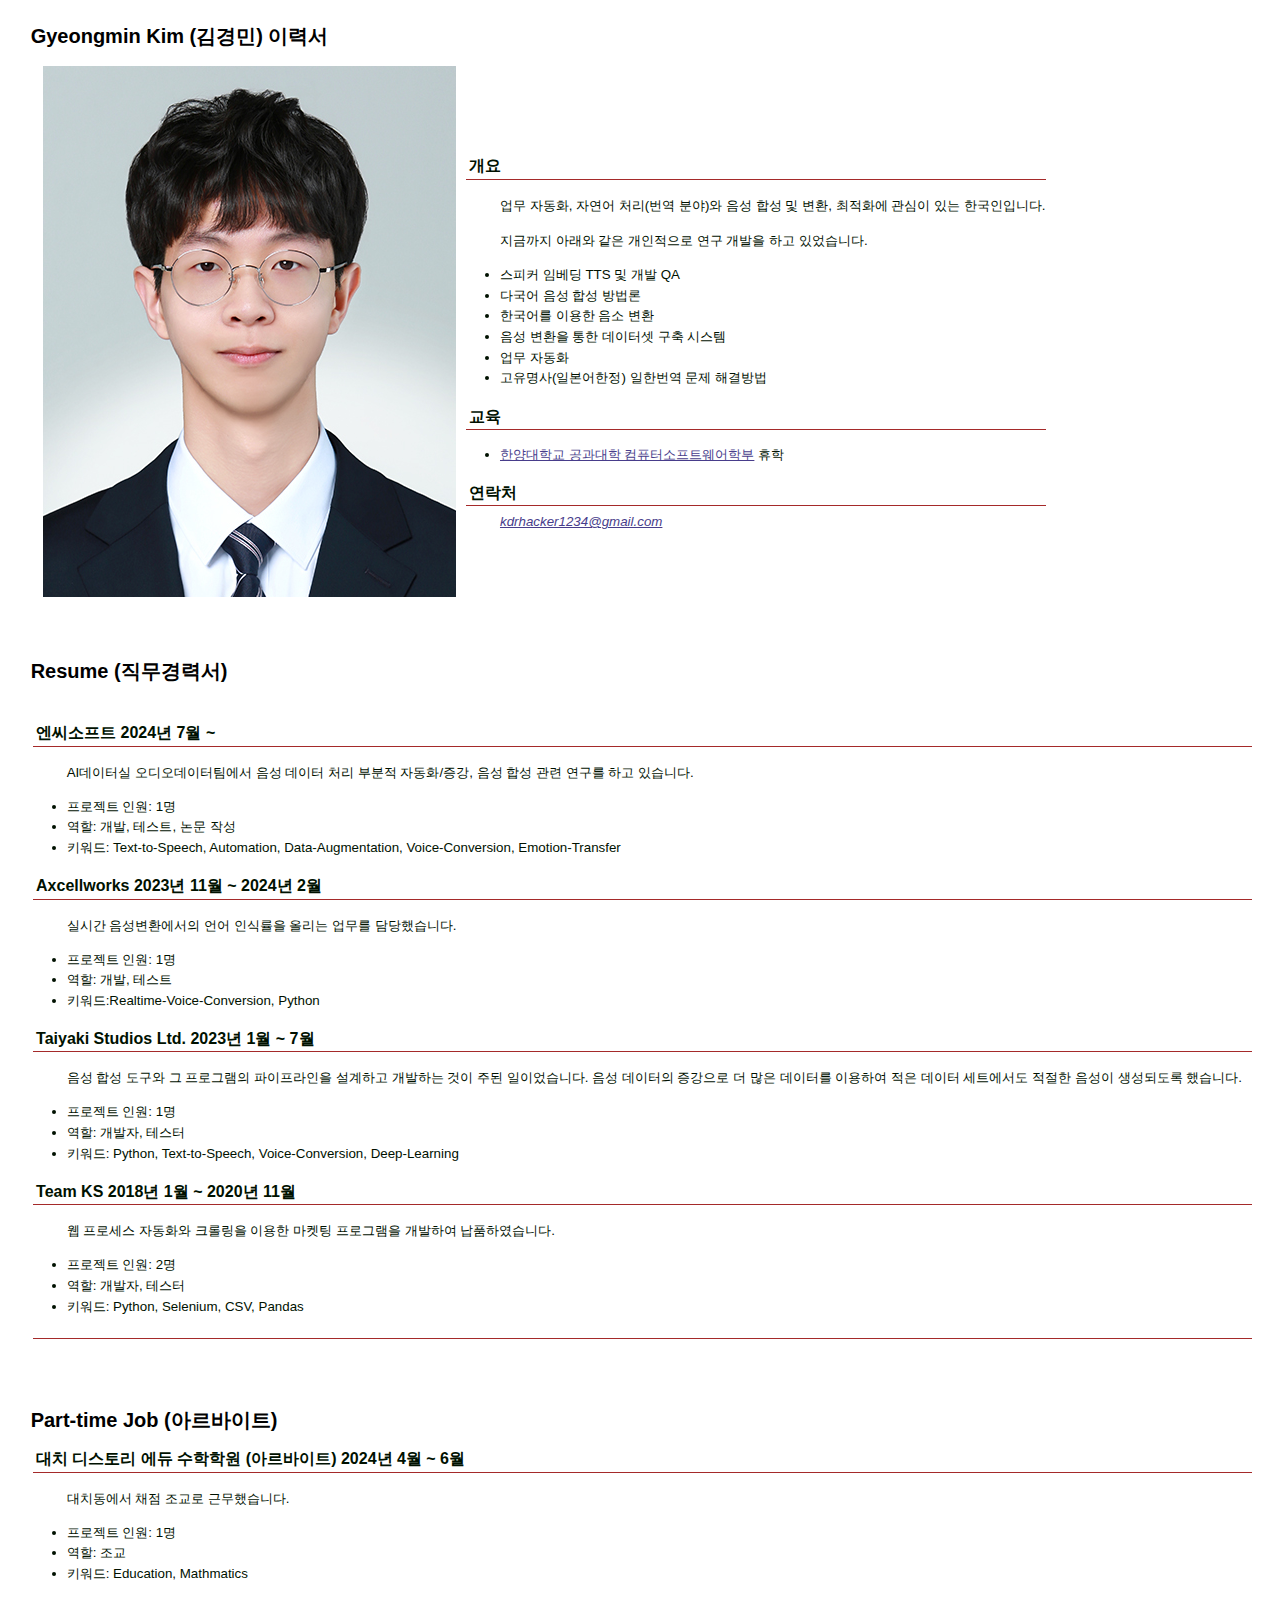
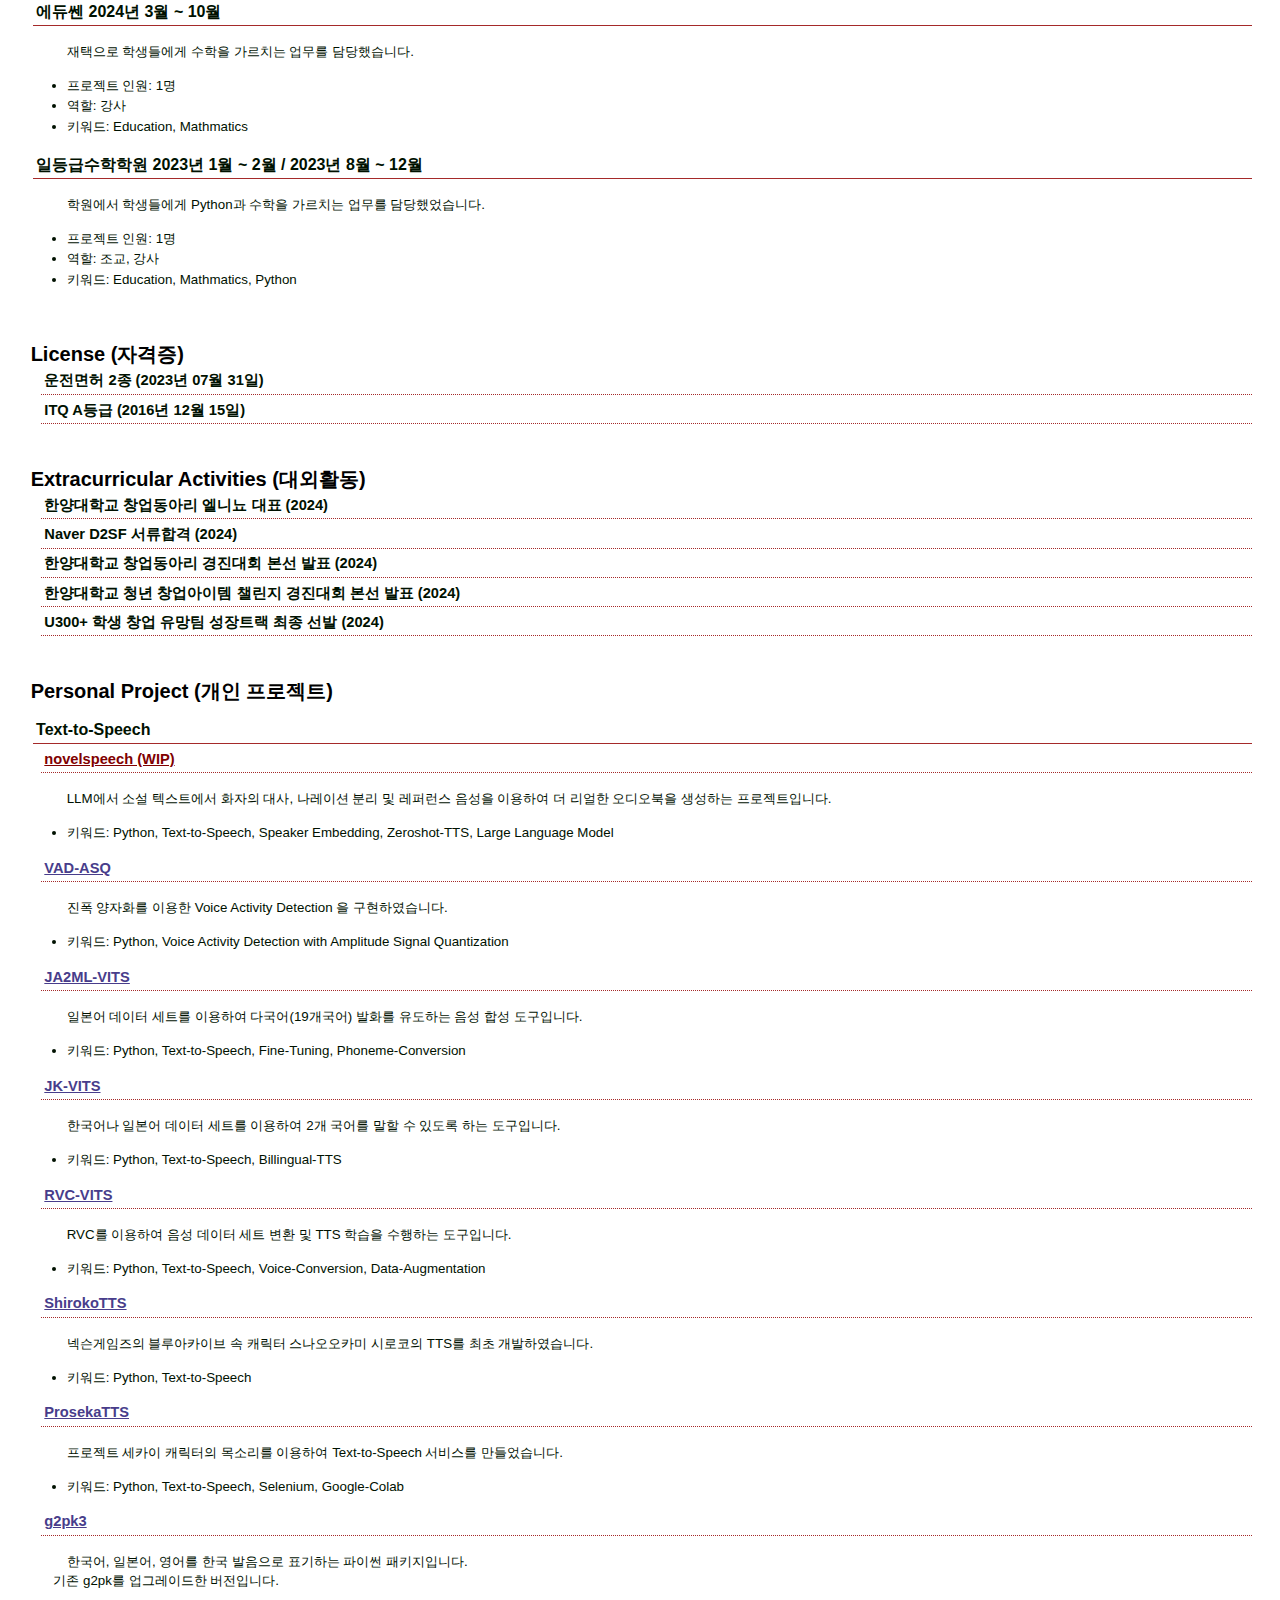
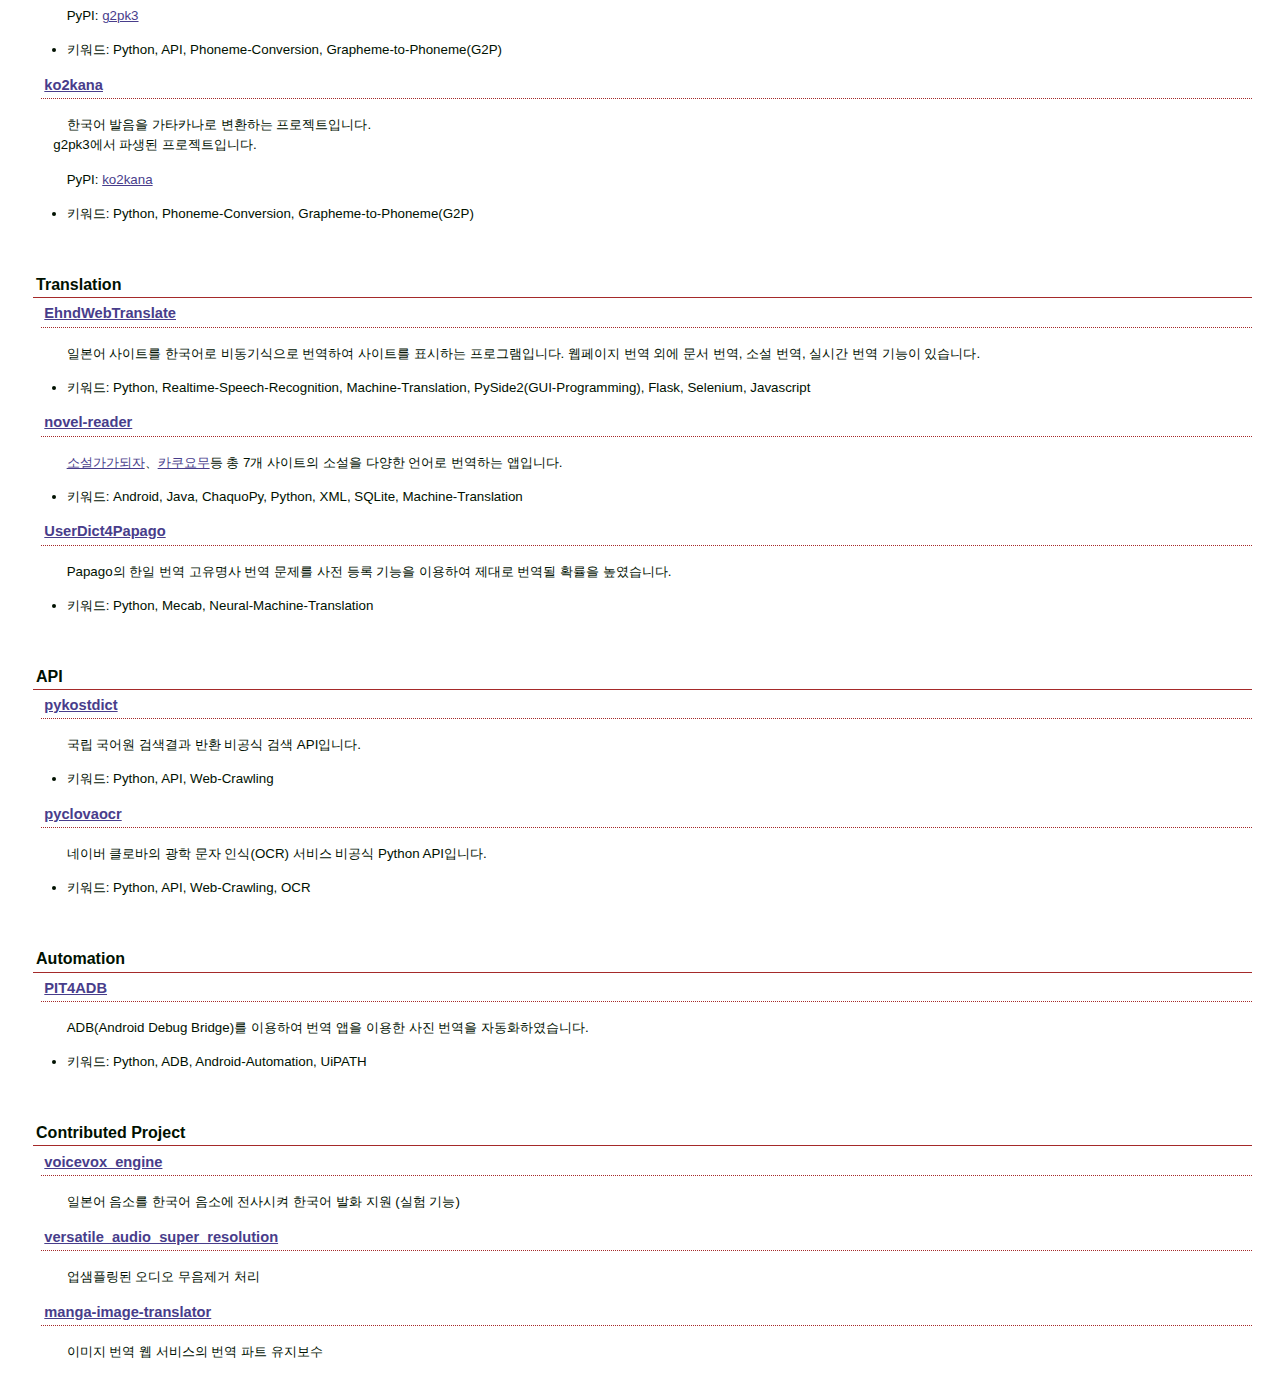
==== ko.html @ 257565c9 "edit" ====
<!DOCTYPE HTML PUBLIC "ISO/IEC 15445:2000//DTD HTML//EN">
<html lang="ko">
<head>
<meta http-equiv="content-type" content="text/html; charset=UTF-8">
<link rel="stylesheet" type="text/css" href="style.css">
<title>김경민 이력서</title>
</head>
<body>

<h1>Gyeongmin Kim (김경민) 이력서</h1>
    <table>
    <tr>
        <td>
        <p style="padding: 0"><img src="img/Gyeongmin_Kim.png"></p>
        </td>
        <td>
            <h2>개요</h2>
            <p>업무 자동화, 자연어 처리(번역 분야)와 음성 합성 및 변환, 최적화에 관심이 있는 한국인입니다.</p>
            <p>지금까지 아래와 같은 개인적으로 연구 개발을 하고 있었습니다.</p>
            <ul>
                <li>스피커 임베딩 TTS 및 개발 QA</li>
                <li>다국어 음성 합성 방법론</li>
                <li>한국어를 이용한 음소 변환</li>
                <li>음성 변환을 통한 데이터셋 구축 시스템</li>
                <li>업무 자동화</li>
                <li>고유명사(일본어한정) 일한번역 문제 해결방법</li>
            </ul>
            
            <h2>교육</h2>
            <ul>
                <li><a href="http://cs.hanyang.ac.kr/">한양대학교 공과대학 컴퓨터소프트웨어학부</a> 휴학</li>
            </ul>

            <h2>연락처</h2>
            <address><a href="mailto:kdrhacker1234@gmail.com">kdrhacker1234@gmail.com</a></address>
        </td>
    </tr>
    </table>
<br>
<br>


<h1>Resume (직무경력서)</h1>
<br>
    <h2>엔씨소프트 2024년 7월 ~ </h2>
    <p>AI데이터실 오디오데이터팀에서 음성 데이터 처리 부분적 자동화/증강, 음성 합성 관련 연구를 하고 있습니다.</p>
    <!-- <ul><ul>

    </ul></ul> -->
    <ul>
        <li>프로젝트 인원: 1명</li>
        <li>역할: 개발, 테스트, 논문 작성</li>
        <li>키워드: Text-to-Speech, Automation, Data-Augmentation, Voice-Conversion, Emotion-Transfer</li>
    </ul>

    <h2>Axcellworks 2023년 11월 ~ 2024년 2월</h2>
    <p>실시간 음성변환에서의 언어 인식률을 올리는 업무를 담당했습니다.</p>
    <ul>
        <li>프로젝트 인원: 1명</li>
        <li>역할: 개발, 테스트</li>
        <li>키워드:Realtime-Voice-Conversion, Python</li>
    </ul>

    <h2>Taiyaki Studios Ltd. 2023년 1월 ~ 7월</h2>
    <p>음성 합성 도구와 그 프로그램의 파이프라인을 설계하고 개발하는 것이 주된 일이었습니다. 음성 데이터의 증강으로 더 많은 데이터를 이용하여 적은 데이터 세트에서도 적절한 음성이 생성되도록 했습니다.</p>
    <ul>
        <li>프로젝트 인원: 1명</li>
        <li>역할: 개발자, 테스터</li>
        <li>키워드: Python, Text-to-Speech, Voice-Conversion, Deep-Learning</li>
    </ul>

    <h2>Team KS 2018년 1월 ~ 2020년 11월</h2>
    <p>웹 프로세스 자동화와 크롤링을 이용한 마켓팅 프로그램을 개발하여 납품하였습니다.</p>
    <ul>
        <li>프로젝트 인원: 2명</li>
        <li>역할: 개발자, 테스터</li>
        <li>키워드: Python, Selenium, CSV, Pandas</li>
    </ul>


<h2></h2>
<p></p>
<br>
<br>

<h1> Part-time Job (아르바이트)</h1>
    <h2>대치 디스토리 에듀 수학학원 (아르바이트) 2024년 4월 ~ 6월</h2>
    <p>대치동에서 채점 조교로 근무했습니다.</p>
    <ul>
        <li>프로젝트 인원: 1명</li>
        <li>역할: 조교</li>
        <li>키워드: Education, Mathmatics</li>
    </ul>
    
    <h2>에듀쎈 2024년 3월 ~ 10월</h2>
    <p>재택으로 학생들에게 수학을 가르치는 업무를 담당했습니다.</p>
    <ul>
        <li>프로젝트 인원: 1명</li>
        <li>역할: 강사</li>
        <li>키워드: Education, Mathmatics</li>
    </ul>

    <h2>일등급수학학원 2023년 1월 ~ 2월 / 2023년 8월 ~ 12월</h2>
    <p>학원에서 학생들에게 Python과 수학을 가르치는 업무를 담당했었습니다.</p>
    <ul>
        <li>프로젝트 인원: 1명</li>
        <li>역할: 조교, 강사</li>
        <li>키워드: Education, Mathmatics, Python</li>
    </ul>

<br>
<br>
<h1>License (자격증)</h1>
    <!-- <h3>JLPT N3 (2024년 언젠가)</h3>
    <h3>ISTQB CTFL (2024년 언젠가)</h3> -->
    <h3>운전면허 2종 (2023년 07월 31일)</h3>
    <h3>ITQ A등급 (2016년 12월 15일)</h3>

<br>
<br>


<h1>Extracurricular Activities (대외활동)</h1>
    <h3>한양대학교 창업동아리 엘니뇨 대표 (2024)</h3>
    <h3>Naver D2SF 서류합격 (2024)</h3>
    <h3>한양대학교 창업동아리 경진대회 본선 발표 (2024)</h3>
    <h3>한양대학교 청년 창업아이템 챌린지 경진대회 본선 발표 (2024)</h3>
    <h3>U300+ 학생 창업 유망팀 성장트랙 최종 선발 (2024)</h3>
<br>
<br>


<h1>Personal Project (개인 프로젝트)</h1>
    <h2>Text-to-Speech</h2>
        <h3><a href="">novelspeech (WIP)</a></h3>
        <p>LLM에서 소설 텍스트에서 화자의 대사, 나레이션 분리 및 레퍼런스 음성을 이용하여 더 리얼한 오디오북을 생성하는 프로젝트입니다.</p>
        <ul>
            <li>키워드: Python, Text-to-Speech, Speaker Embedding, Zeroshot-TTS, Large Language Model</li>
        </ul>

        <h3><a href="https://github.com/kdrkdrkdr/VAD-ASQ">VAD-ASQ</a></h3>
        <p>진폭 양자화를 이용한 Voice Activity Detection 을 구현하였습니다.</p>
        <ul>
            <li>키워드: Python, Voice Activity Detection with Amplitude Signal Quantization</li>
        </ul>
    
        <h3><a href="https://github.com/kdrkdrkdr/JA2ML-VITS">JA2ML-VITS</a></h3>
        <p>일본어 데이터 세트를 이용하여 다국어(19개국어) 발화를 유도하는 음성 합성 도구입니다.</p>
        <ul>
            <li>키워드: Python, Text-to-Speech, Fine-Tuning, Phoneme-Conversion</li>
        </ul>

        <h3><a href="https://github.com/kdrkdrkdr/JK-VITS">JK-VITS</a></h3>
        <p>한국어나 일본어 데이터 세트를 이용하여 2개 국어를 말할 수 있도록 하는 도구입니다.</p>
        <ul>
            <li>키워드: Python, Text-to-Speech, Billingual-TTS</li>
        </ul>

        <h3><a href="https://github.com/kdrkdrkdr/RVC-VITS">RVC-VITS</a></h3>
        <p>RVC를 이용하여 음성 데이터 세트 변환 및 TTS 학습을 수행하는 도구입니다.</p>
        <ul>
            <li>키워드: Python, Text-to-Speech, Voice-Conversion, Data-Augmentation</li>
        </ul>

        <h3><a href="https://huggingface.co/spaces/kdrkdrkdr/ShirokoTTS">ShirokoTTS</a></h3>
        <p>넥슨게임즈의 블루아카이브 속 캐릭터 스나오오카미 시로코의 TTS를 최초 개발하였습니다.</p>
        <ul>
            <li>키워드: Python, Text-to-Speech</li>
        </ul>
    
        <h3><a href="https://huggingface.co/spaces/kdrkdrkdr/ProsekaTTS">ProsekaTTS</a></h3>
        <p>프로젝트 세카이 캐릭터의 목소리를 이용하여 Text-to-Speech 서비스를 만들었습니다.</p>
        <ul>
            <li>키워드: Python, Text-to-Speech, Selenium, Google-Colab</li>
        </ul>

        <h3><a href="https://github.com/kdrkdrkdr/g2pk3">g2pk3</a></h3>
        <p>한국어, 일본어, 영어를 한국 발음으로 표기하는 파이썬 패키지입니다.<br>기존 g2pk를 업그레이드한 버전입니다.</p>
        <p>PyPI: <a href="https://pypi.org/project/g2pk3/">g2pk3</a></p>
        <ul>
            <li>키워드: Python, API, Phoneme-Conversion, Grapheme-to-Phoneme(G2P)</li>
        </ul>
        
        <h3><a href="https://github.com/kdrkdrkdr/ko2kana">ko2kana</a></h3>
        <p>한국어 발음을 가타카나로 변환하는 프로젝트입니다.<br>g2pk3에서 파생된 프로젝트입니다.</p>
        <p>PyPI: <a href="https://pypi.org/project/ko2kana/">ko2kana</a></p>
        <ul>
            <li>키워드: Python, Phoneme-Conversion, Grapheme-to-Phoneme(G2P)</li>
        </ul>
    
    <br>
    <h2>Translation</h2>
        <h3><a href="https://github.com/kdrkdrkdr/EhndWebTranslate">EhndWebTranslate</a></h3>
        <p>일본어 사이트를 한국어로 비동기식으로 번역하여 사이트를 표시하는 프로그램입니다. 웹페이지 번역 외에 문서 번역, 소설 번역, 실시간 번역 기능이 있습니다.</p>
        <ul>
            <li>키워드: Python, Realtime-Speech-Recognition, Machine-Translation, PySide2(GUI-Programming), Flask, Selenium, Javascript</li>
        </ul>

        <h3><a href="https://github.com/kdrkdrkdr/novel_reader">novel-reader</a></h3>
        <p><a href="https://syosetu.com">소설가가되자</a>、<a href="https://kakuyomu.jp">카쿠요무</a>등 총 7개 사이트의 소설을 다양한 언어로 번역하는 앱입니다.</p>
        <ul>
            <li>키워드: Android, Java, ChaquoPy, Python, XML, SQLite, Machine-Translation</li>
        </ul>

        <h3><a href="https://github.com/kdrkdrkdr/UserDict4Papago">UserDict4Papago</a></h3>
        <p>Papago의 한일 번역 고유명사 번역 문제를 사전 등록 기능을 이용하여 제대로 번역될 확률을 높였습니다.</p>
        <ul>
            <li>키워드: Python, Mecab, Neural-Machine-Translation</li>
        </ul>

    <br>
    <h2>API</h2>
        <h3><a href="https://github.com/kdrkdrkdr/pykostdict">pykostdict</a></h3>
        <p>국립 국어원 검색결과 반환 비공식 검색 API입니다.</p>
        <ul>
            <li>키워드: Python, API, Web-Crawling</li>
        </ul>

        <h3><a href="https://github.com/kdrkdrkdr/pyclovaocr">pyclovaocr</a></h3>
        <p>네이버 클로바의 광학 문자 인식(OCR) 서비스 비공식 Python API입니다.</p>
        <ul>
            <li>키워드: Python, API, Web-Crawling, OCR</li>
        </ul>

    <br>
    <h2>Automation</h2>
        <h3><a href="https://github.com/kdrkdrkdr/PIT4ADB">PIT4ADB</a></h3>
        <p>ADB(Android Debug Bridge)를 이용하여 번역 앱을 이용한 사진 번역을 자동화하였습니다.</p>
        <ul>
            <li>키워드: Python, ADB, Android-Automation, UiPATH</li>
        </ul>
    
    <br>
    <h2>Contributed Project</h2>
        <h3><a href="https://github.com/VOICEVOX/voicevox_engine">voicevox_engine</a></h3>
        <p>일본어 음소를 한국어 음소에 전사시켜 한국어 발화 지원 (실험 기능)</p>

        <h3><a href="https://github.com/haoheliu/versatile_audio_super_resolution">versatile_audio_super_resolution</a></h3>
        <p>업샘플링된 오디오 무음제거 처리</p>

        <h3><a href="https://github.com/zyddnys/manga-image-translator">manga-image-translator</a></h3>
        <p>이미지 번역 웹 서비스의 번역 파트 유지보수</p>
</body>
---- style.css ----
@charset "utf-8";
a {
  text-decoration: underline;
}

a:link {
  color: #483D8B;
}

a:visited {
  color: #800000;
}

a:active {
  color: red;
}

a:hover, a:focus {
  color: red;
  font-weight: bold;
  font-size: 110%
}

body {
  font-family: 'Lucida Sans Unicode', Verdana, 'ヒラギノ角ゴ Pro W3', 'ヒラギノ角ゴ3', sans-serif;
  font-size: 10pt;
  line-height: 145%;
  background-color: #ffffff;
  color: #001100;
  border-style: none;
  margin: 2em 2em 2em 2em;
}

p, address {
  padding: 0.2em 0.2em 0.0em 2em;
  text-indent: 1em;
}

li {
  padding: 0.1em 0.2em 0.0em 0em;
}

h1, h2, h3, h4 {
  font-family: 'ヒラギノ角ゴ Pro W6', 'ヒラギノ角ゴ6', Verdana, sans-serif;
}

h1 {
  margin: 0.2em 0.2em 0.2em 0.2em;
  text-align: left;
  font-size: 150%;
  color: #000;
  font-weight: bold;
}

h2 {
  margin: 1.0em 0.1em 0.2em 0.4em;
  padding: 3px;
  font-size: 120%;
  border-color: brown;
  border-width: 0px 0px 1px 0px;
  border-style: solid;
}

h3 {
  margin: 0.2em 0.1em 0.2em 1em;
  padding: 3px;
  font-size: 110%;
  border-style: dotted;
  border-color: brown;
  border-width: 0px 0px 1px 0px;
}

h4 {
  margin: 1em 0.1em 0.2em 2em;
  padding: 3px;
  font-size: 105%;
}

strong {
  color: purple;
  font-weight: bold;
}

em {
  font-weight: bold;
  font-style: normal;
}

pre {
  white-space: pre;
  margin: 1em;
  padding: 1em;
  line-height: 100%;
  border-width: 1px;
  border-style: solid;
  border-color: #cccccc;
  overflow: auto;
  background-color: #fcfcfc;
}

ol, dl {
  list-style-position: outside;
  margin: 0.2em 0.2em 0.2em 2em;
}

hr {
  color: #003300;
  height: 1px;
}
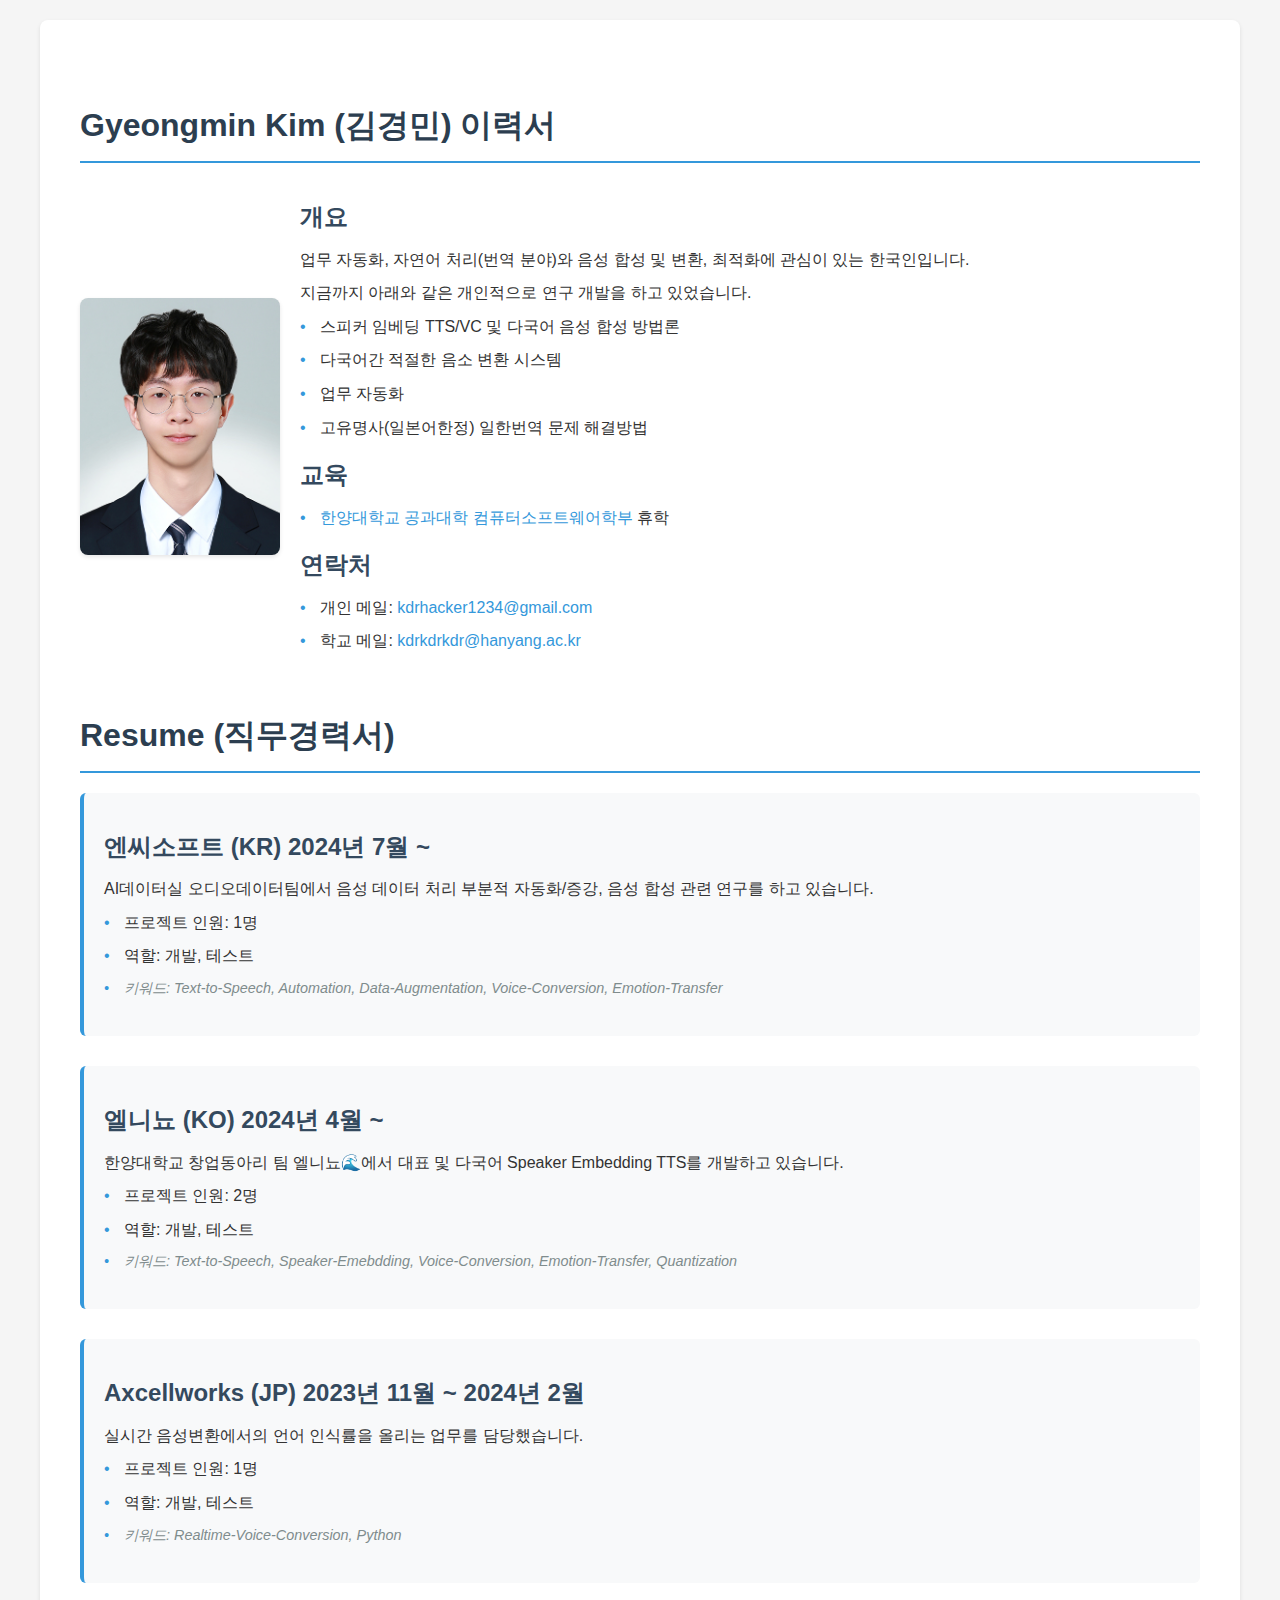
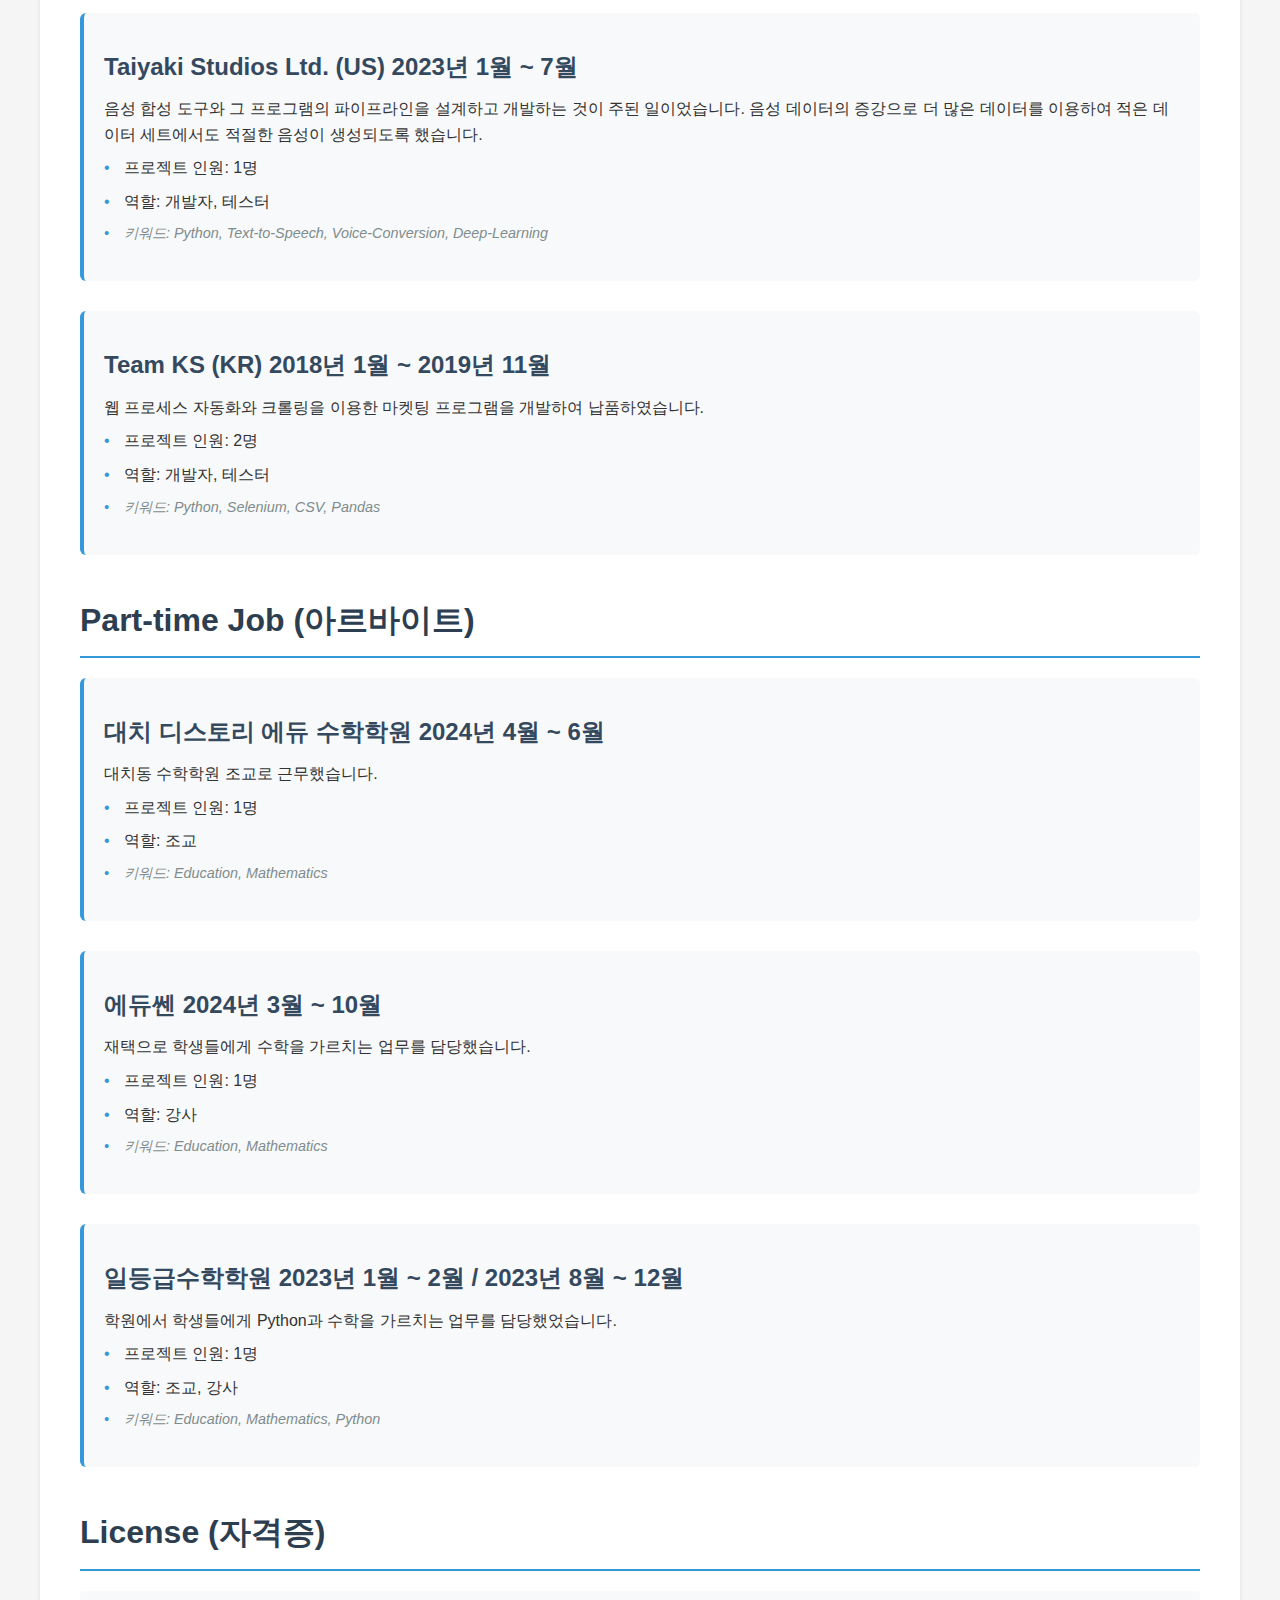
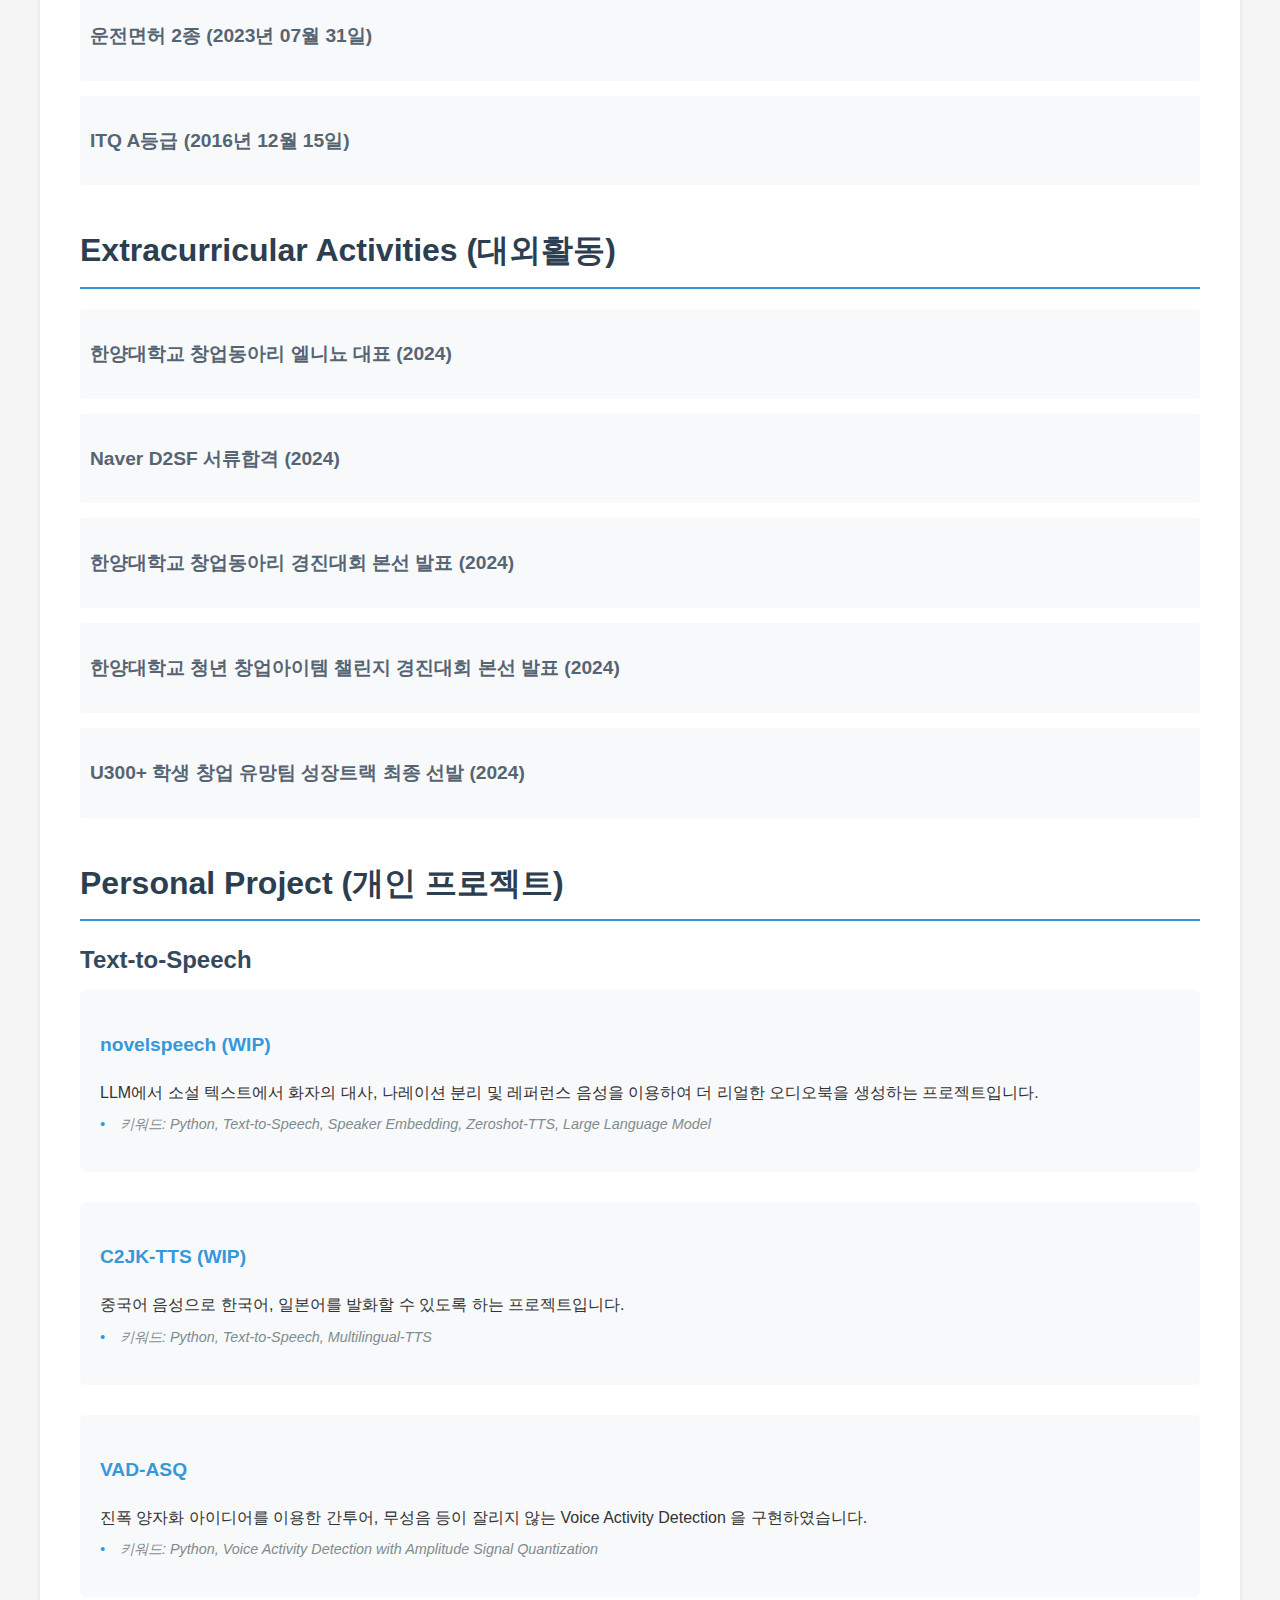
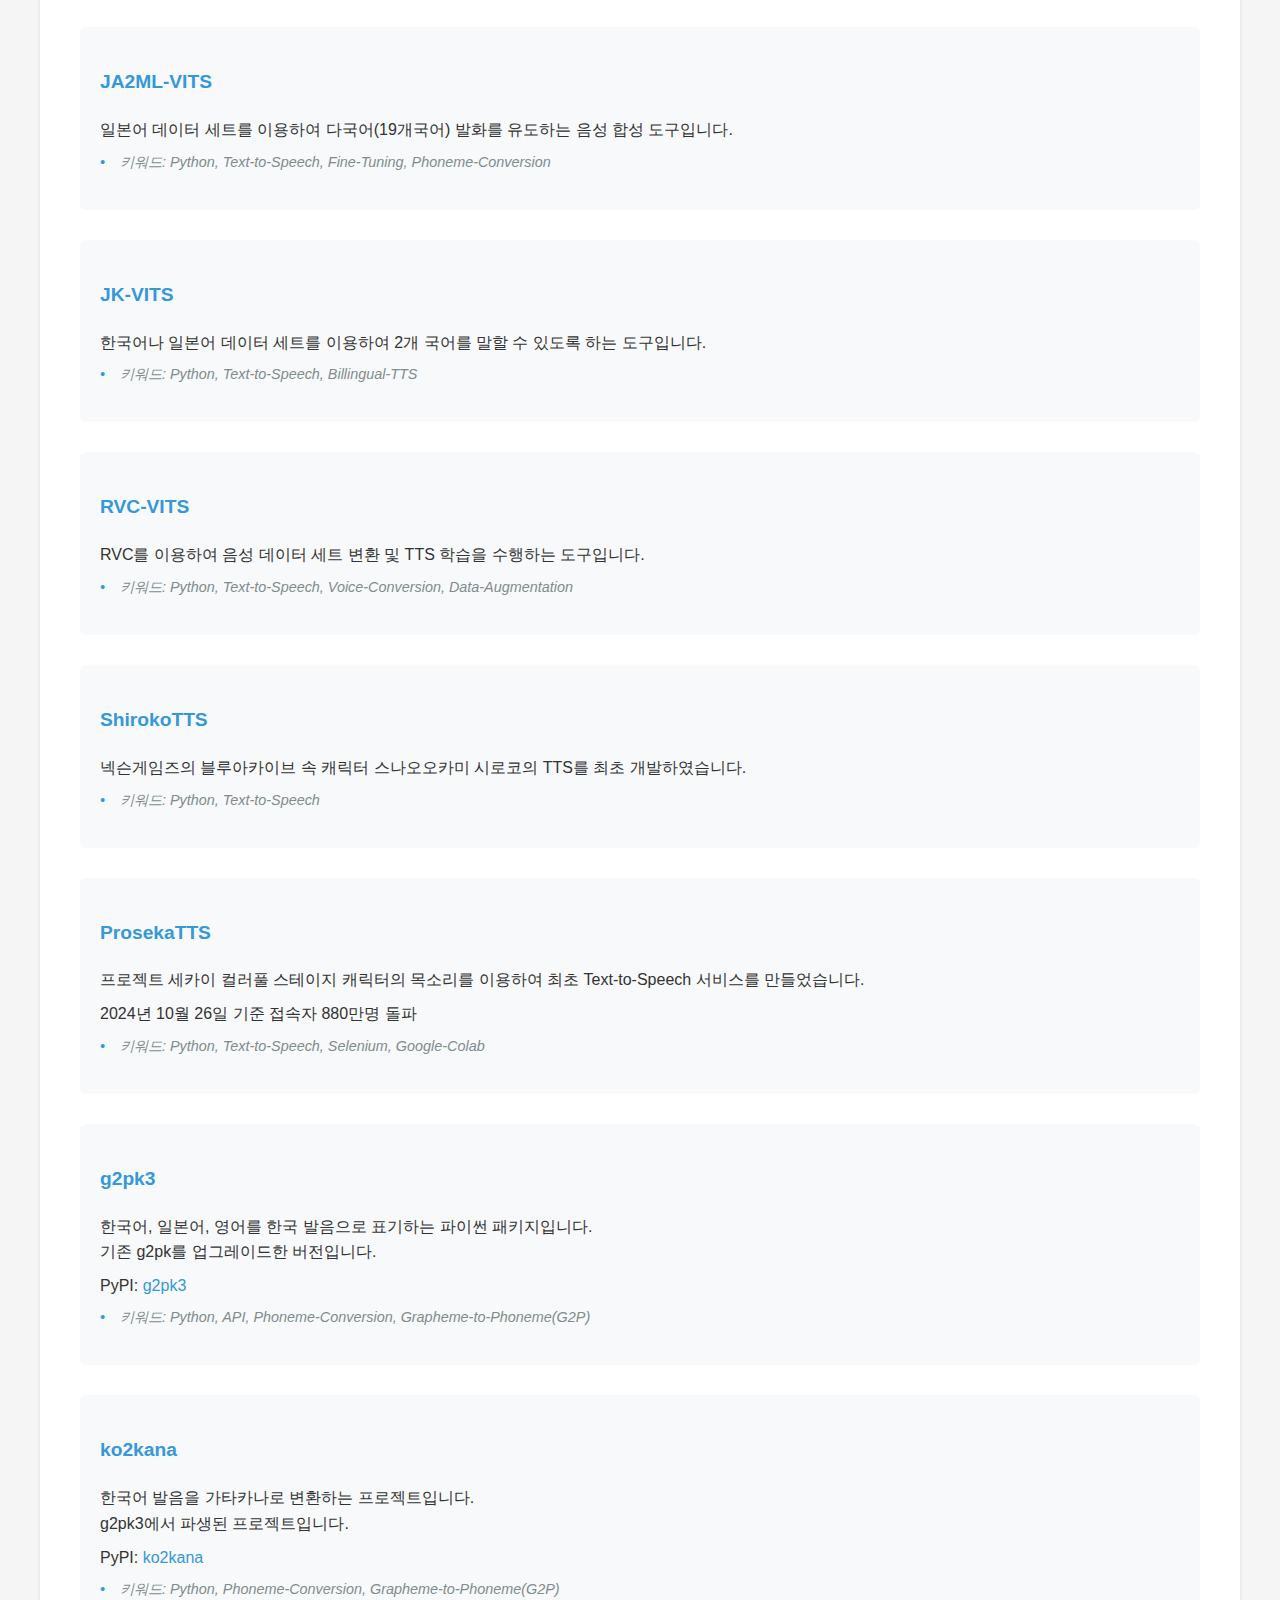
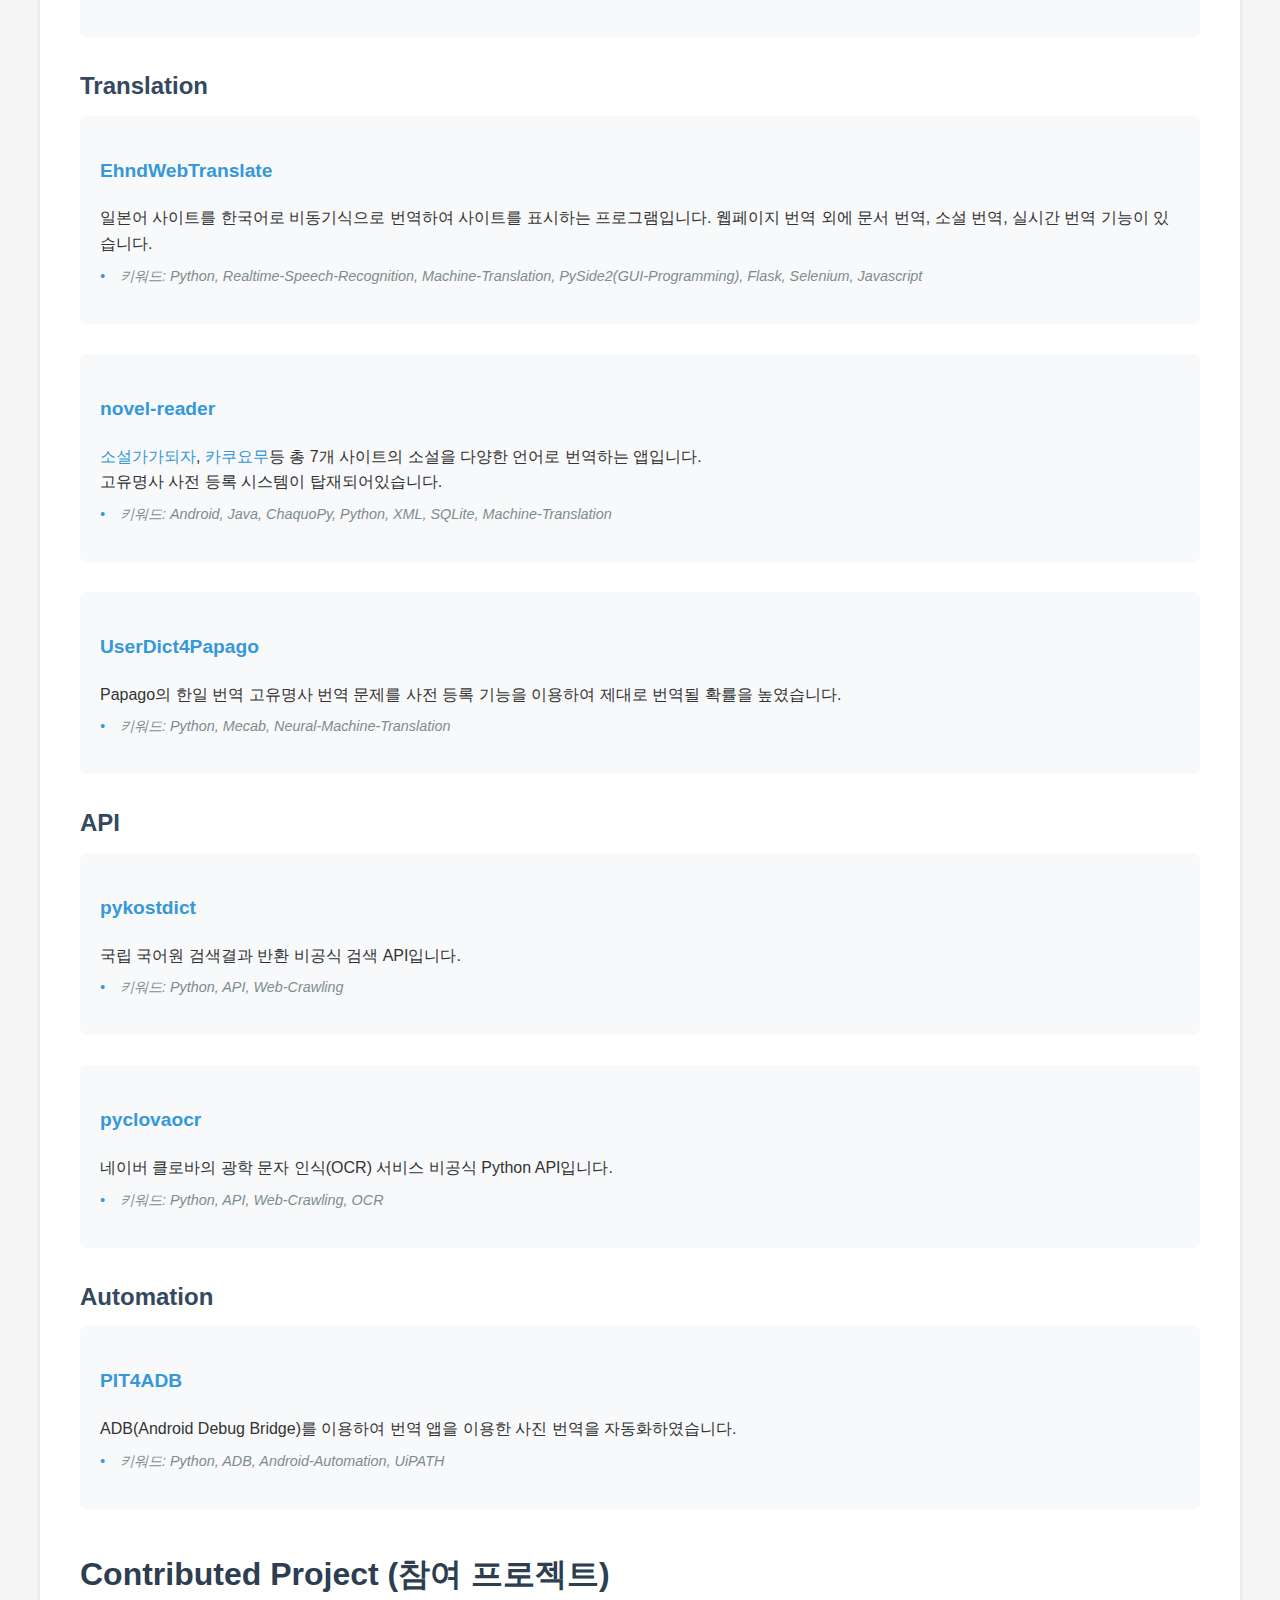
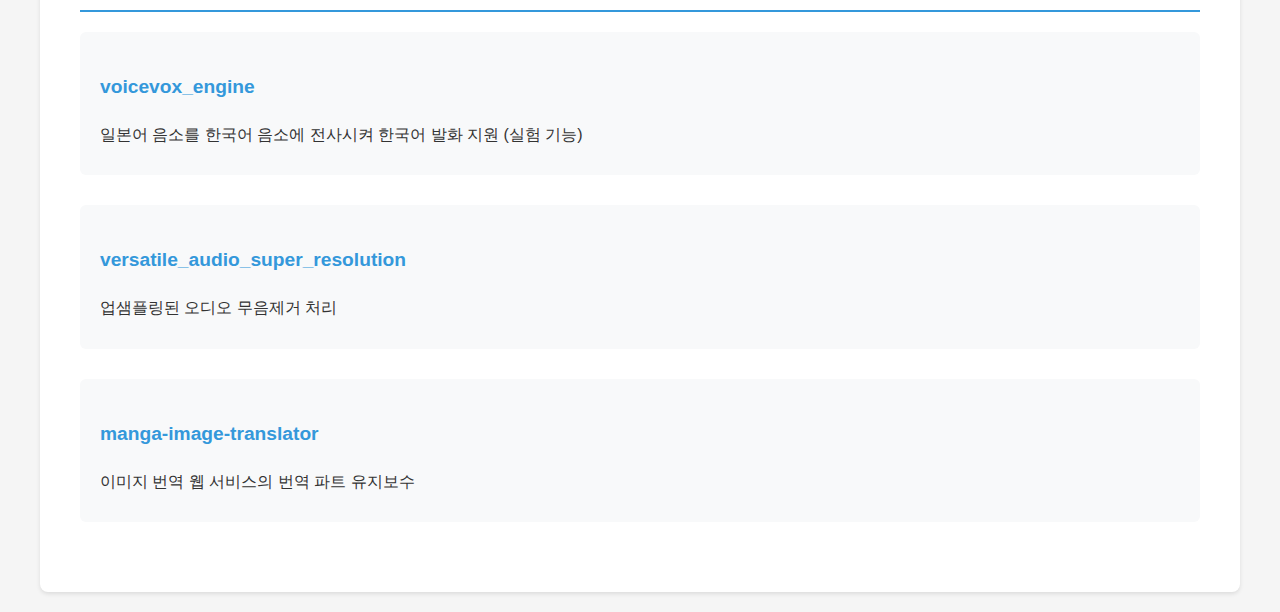
==== commit 5f7402ea: "refactoring" ====
--- a/ko.html
+++ b/ko.html
@@ -1,243 +1,307 @@
-<!DOCTYPE HTML PUBLIC "ISO/IEC 15445:2000//DTD HTML//EN">
+<!DOCTYPE HTML>
 <html lang="ko">
 <head>
-<meta http-equiv="content-type" content="text/html; charset=UTF-8">
-<link rel="stylesheet" type="text/css" href="style.css">
-<title>김경민 이력서</title>
+    <meta charset="UTF-8">
+    <title>김경민 이력서</title>
+    <link rel="stylesheet" type="text/css" href="style.css">
 </head>
 <body>
-
-<h1>Gyeongmin Kim (김경민) 이력서</h1>
-    <table>
-    <tr>
-        <td>
-        <p style="padding: 0"><img src="img/Gyeongmin_Kim.png"></p>
-        </td>
-        <td>
-            <h2>개요</h2>
-            <p>업무 자동화, 자연어 처리(번역 분야)와 음성 합성 및 변환, 최적화에 관심이 있는 한국인입니다.</p>
-            <p>지금까지 아래와 같은 개인적으로 연구 개발을 하고 있었습니다.</p>
-            <ul>
-                <li>스피커 임베딩 TTS 및 개발 QA</li>
-                <li>다국어 음성 합성 방법론</li>
-                <li>한국어를 이용한 음소 변환</li>
-                <li>음성 변환을 통한 데이터셋 구축 시스템</li>
-                <li>업무 자동화</li>
-                <li>고유명사(일본어한정) 일한번역 문제 해결방법</li>
-            </ul>
-            
-            <h2>교육</h2>
-            <ul>
-                <li><a href="http://cs.hanyang.ac.kr/">한양대학교 공과대학 컴퓨터소프트웨어학부</a> 휴학</li>
-            </ul>
-
-            <h2>연락처</h2>
-            <address><a href="mailto:kdrhacker1234@gmail.com">kdrhacker1234@gmail.com</a></address>
-        </td>
-    </tr>
+<body>
+<div class="container">
+    <h1>Gyeongmin Kim (김경민) 이력서</h1>
+    <table class="header-table">
+        <tr>
+            <td style="width: 200px;">
+                <img src="img/Gyeongmin_Kim.png" width="200" alt="Gyeongmin Kim" class="profile-img">
+            </td>
+            <td>
+                <h2>개요</h2>
+                <p>업무 자동화, 자연어 처리(번역 분야)와 음성 합성 및 변환, 최적화에 관심이 있는 한국인입니다.</p>
+                <p>지금까지 아래와 같은 개인적으로 연구 개발을 하고 있었습니다.</p>
+                <ul>
+                    <li>스피커 임베딩 TTS/VC 및 다국어 음성 합성 방법론</li>
+                    <li>다국어간 적절한 음소 변환 시스템</li>
+                    <li>업무 자동화</li>
+                    <li>고유명사(일본어한정) 일한번역 문제 해결방법</li>
+                </ul>
+                
+                <h2>교육</h2>
+                <ul>
+                    <li><a href="http://cs.hanyang.ac.kr/">한양대학교 공과대학 컴퓨터소프트웨어학부</a> 휴학</li>
+                </ul>
+
+                <h2>연락처</h2>
+                <address>
+                    <ul>
+                        <li>개인 메일: <a href="mailto:kdrhacker1234@gmail.com">kdrhacker1234@gmail.com</a></li>
+                        <li>학교 메일: <a href="mailto:kdrkdrkdr@hanyang.ac.kr">kdrkdrkdr@hanyang.ac.kr</a></li>
+                    </ul>
+                </address>
+            </td>
+        </tr>
     </table>
-<br>
-<br>
-
-
-<h1>Resume (직무경력서)</h1>
-<br>
-    <h2>엔씨소프트 2024년 7월 ~ </h2>
-    <p>AI데이터실 오디오데이터팀에서 음성 데이터 처리 부분적 자동화/증강, 음성 합성 관련 연구를 하고 있습니다.</p>
-    <!-- <ul><ul>
-
-    </ul></ul> -->
-    <ul>
-        <li>프로젝트 인원: 1명</li>
-        <li>역할: 개발, 테스트, 논문 작성</li>
-        <li>키워드: Text-to-Speech, Automation, Data-Augmentation, Voice-Conversion, Emotion-Transfer</li>
-    </ul>
-
-    <h2>Axcellworks 2023년 11월 ~ 2024년 2월</h2>
-    <p>실시간 음성변환에서의 언어 인식률을 올리는 업무를 담당했습니다.</p>
-    <ul>
-        <li>프로젝트 인원: 1명</li>
-        <li>역할: 개발, 테스트</li>
-        <li>키워드:Realtime-Voice-Conversion, Python</li>
-    </ul>
-
-    <h2>Taiyaki Studios Ltd. 2023년 1월 ~ 7월</h2>
-    <p>음성 합성 도구와 그 프로그램의 파이프라인을 설계하고 개발하는 것이 주된 일이었습니다. 음성 데이터의 증강으로 더 많은 데이터를 이용하여 적은 데이터 세트에서도 적절한 음성이 생성되도록 했습니다.</p>
-    <ul>
-        <li>프로젝트 인원: 1명</li>
-        <li>역할: 개발자, 테스터</li>
-        <li>키워드: Python, Text-to-Speech, Voice-Conversion, Deep-Learning</li>
-    </ul>
-
-    <h2>Team KS 2018년 1월 ~ 2020년 11월</h2>
-    <p>웹 프로세스 자동화와 크롤링을 이용한 마켓팅 프로그램을 개발하여 납품하였습니다.</p>
-    <ul>
-        <li>프로젝트 인원: 2명</li>
-        <li>역할: 개발자, 테스터</li>
-        <li>키워드: Python, Selenium, CSV, Pandas</li>
-    </ul>
-
-
-<h2></h2>
-<p></p>
-<br>
-<br>
-
-<h1> Part-time Job (아르바이트)</h1>
-    <h2>대치 디스토리 에듀 수학학원 (아르바이트) 2024년 4월 ~ 6월</h2>
-    <p>대치동에서 채점 조교로 근무했습니다.</p>
-    <ul>
-        <li>프로젝트 인원: 1명</li>
-        <li>역할: 조교</li>
-        <li>키워드: Education, Mathmatics</li>
-    </ul>
+
+    <h1>Resume (직무경력서)</h1>
+    <div class="job-section">
+        <h2>엔씨소프트 (KR) 2024년 7월 ~ </h2>
+        <p>AI데이터실 오디오데이터팀에서 음성 데이터 처리 부분적 자동화/증강, 음성 합성 관련 연구를 하고 있습니다.</p>
+        <ul>
+            <li>프로젝트 인원: 1명</li>
+            <li>역할: 개발, 테스트</li>
+            <li class="keywords">키워드: Text-to-Speech, Automation, Data-Augmentation, Voice-Conversion, Emotion-Transfer</li>
+        </ul>
+    </div>
+
+    <div class="job-section">
+        <h2>엘니뇨 (KO) 2024년 4월 ~ </h2>
+        <p>한양대학교 창업동아리 팀 엘니뇨🌊에서 대표 및 다국어 Speaker Embedding TTS를 개발하고 있습니다.</p>
+        <ul>
+            <li>프로젝트 인원: 2명</li>
+            <li>역할: 개발, 테스트</li>
+            <li class="keywords">키워드: Text-to-Speech, Speaker-Emebdding, Voice-Conversion, Emotion-Transfer, Quantization</li>
+        </ul>
+    </div>
+
+    <div class="job-section">
+        <h2>Axcellworks (JP) 2023년 11월 ~ 2024년 2월</h2>
+        <p>실시간 음성변환에서의 언어 인식률을 올리는 업무를 담당했습니다.</p>
+        <ul>
+            <li>프로젝트 인원: 1명</li>
+            <li>역할: 개발, 테스트</li>
+            <li class="keywords">키워드: Realtime-Voice-Conversion, Python</li>
+        </ul>
+    </div>
+
+    <div class="job-section">
+        <h2>Taiyaki Studios Ltd. (US) 2023년 1월 ~ 7월</h2>
+        <p>음성 합성 도구와 그 프로그램의 파이프라인을 설계하고 개발하는 것이 주된 일이었습니다. 음성 데이터의 증강으로 더 많은 데이터를 이용하여 적은 데이터 세트에서도 적절한 음성이 생성되도록 했습니다.</p>
+        <ul>
+            <li>프로젝트 인원: 1명</li>
+            <li>역할: 개발자, 테스터</li>
+            <li class="keywords">키워드: Python, Text-to-Speech, Voice-Conversion, Deep-Learning</li>
+        </ul>
+    </div>
+
+    <div class="job-section">
+        <h2>Team KS (KR) 2018년 1월 ~ 2019년 11월</h2>
+        <p>웹 프로세스 자동화와 크롤링을 이용한 마켓팅 프로그램을 개발하여 납품하였습니다.</p>
+        <ul>
+            <li>프로젝트 인원: 2명</li>
+            <li>역할: 개발자, 테스터</li>
+            <li class="keywords">키워드: Python, Selenium, CSV, Pandas</li>
+        </ul>
+    </div>
+
+
+    <h1>Part-time Job (아르바이트)</h1>
+    <div class="job-section">
+        <h2>대치 디스토리 에듀 수학학원 2024년 4월 ~ 6월</h2>
+        <p>대치동 수학학원 조교로 근무했습니다.</p>
+        <ul>
+            <li>프로젝트 인원: 1명</li>
+            <li>역할: 조교</li>
+            <li class="keywords">키워드: Education, Mathematics</li>
+        </ul>
+    </div>
     
-    <h2>에듀쎈 2024년 3월 ~ 10월</h2>
-    <p>재택으로 학생들에게 수학을 가르치는 업무를 담당했습니다.</p>
-    <ul>
-        <li>프로젝트 인원: 1명</li>
-        <li>역할: 강사</li>
-        <li>키워드: Education, Mathmatics</li>
-    </ul>
-
-    <h2>일등급수학학원 2023년 1월 ~ 2월 / 2023년 8월 ~ 12월</h2>
-    <p>학원에서 학생들에게 Python과 수학을 가르치는 업무를 담당했었습니다.</p>
-    <ul>
-        <li>프로젝트 인원: 1명</li>
-        <li>역할: 조교, 강사</li>
-        <li>키워드: Education, Mathmatics, Python</li>
-    </ul>
-
-<br>
-<br>
-<h1>License (자격증)</h1>
-    <!-- <h3>JLPT N3 (2024년 언젠가)</h3>
-    <h3>ISTQB CTFL (2024년 언젠가)</h3> -->
-    <h3>운전면허 2종 (2023년 07월 31일)</h3>
-    <h3>ITQ A등급 (2016년 12월 15일)</h3>
-
-<br>
-<br>
-
-
-<h1>Extracurricular Activities (대외활동)</h1>
-    <h3>한양대학교 창업동아리 엘니뇨 대표 (2024)</h3>
-    <h3>Naver D2SF 서류합격 (2024)</h3>
-    <h3>한양대학교 창업동아리 경진대회 본선 발표 (2024)</h3>
-    <h3>한양대학교 청년 창업아이템 챌린지 경진대회 본선 발표 (2024)</h3>
-    <h3>U300+ 학생 창업 유망팀 성장트랙 최종 선발 (2024)</h3>
-<br>
-<br>
-
-
-<h1>Personal Project (개인 프로젝트)</h1>
+    <div class="job-section">
+        <h2>에듀쎈 2024년 3월 ~ 10월</h2>
+        <p>재택으로 학생들에게 수학을 가르치는 업무를 담당했습니다.</p>
+        <ul>
+            <li>프로젝트 인원: 1명</li>
+            <li>역할: 강사</li>
+            <li class="keywords">키워드: Education, Mathematics</li>
+        </ul>
+    </div>
+
+    <div class="job-section">
+        <h2>일등급수학학원 2023년 1월 ~ 2월 / 2023년 8월 ~ 12월</h2>
+        <p>학원에서 학생들에게 Python과 수학을 가르치는 업무를 담당했었습니다.</p>
+        <ul>
+            <li>프로젝트 인원: 1명</li>
+            <li>역할: 조교, 강사</li>
+            <li class="keywords">키워드: Education, Mathematics, Python</li>
+        </ul>
+    </div>
+
+    <h1>License (자격증)</h1>
+    <div class="license-item">
+        <h3>운전면허 2종 (2023년 07월 31일)</h3>
+    </div>
+    <div class="license-item">
+        <h3>ITQ A등급 (2016년 12월 15일)</h3>
+    </div>
+
+    <h1>Extracurricular Activities (대외활동)</h1>
+    <div class="extracurricular-item">
+        <h3>한양대학교 창업동아리 엘니뇨 대표 (2024)</h3>
+    </div>
+    <div class="extracurricular-item">
+        <h3>Naver D2SF 서류합격 (2024)</h3>
+    </div>
+    <div class="extracurricular-item">
+        <h3>한양대학교 창업동아리 경진대회 본선 발표 (2024)</h3>
+    </div>
+    <div class="extracurricular-item">
+        <h3>한양대학교 청년 창업아이템 챌린지 경진대회 본선 발표 (2024)</h3>
+    </div>
+    <div class="extracurricular-item">
+        <h3>U300+ 학생 창업 유망팀 성장트랙 최종 선발 (2024)</h3>
+    </div>
+
+    <h1>Personal Project (개인 프로젝트)</h1>
     <h2>Text-to-Speech</h2>
+    <div class="project-section">
         <h3><a href="">novelspeech (WIP)</a></h3>
         <p>LLM에서 소설 텍스트에서 화자의 대사, 나레이션 분리 및 레퍼런스 음성을 이용하여 더 리얼한 오디오북을 생성하는 프로젝트입니다.</p>
         <ul>
-            <li>키워드: Python, Text-to-Speech, Speaker Embedding, Zeroshot-TTS, Large Language Model</li>
-        </ul>
-
+            <li class="keywords">키워드: Python, Text-to-Speech, Speaker Embedding, Zeroshot-TTS, Large Language Model</li>
+        </ul>
+    </div>
+
+    <div class="project-section">
+        <h3><a href="">C2JK-TTS (WIP)</a></h3>
+        <p>중국어 음성으로 한국어, 일본어를 발화할 수 있도록 하는 프로젝트입니다.
+        
+        </p>
+        <ul>
+            <li class="keywords">키워드: Python, Text-to-Speech, Multilingual-TTS </li>
+        </ul>
+    </div>
+
+    <div class="project-section">
         <h3><a href="https://github.com/kdrkdrkdr/VAD-ASQ">VAD-ASQ</a></h3>
-        <p>진폭 양자화를 이용한 Voice Activity Detection 을 구현하였습니다.</p>
-        <ul>
-            <li>키워드: Python, Voice Activity Detection with Amplitude Signal Quantization</li>
-        </ul>
-    
+        <p>진폭 양자화 아이디어를 이용한 간투어, 무성음 등이 잘리지 않는 Voice Activity Detection 을 구현하였습니다.</p>
+        <ul>
+            <li class="keywords">키워드: Python, Voice Activity Detection with Amplitude Signal Quantization</li>
+        </ul>
+    </div>
+
+    <div class="project-section">
         <h3><a href="https://github.com/kdrkdrkdr/JA2ML-VITS">JA2ML-VITS</a></h3>
         <p>일본어 데이터 세트를 이용하여 다국어(19개국어) 발화를 유도하는 음성 합성 도구입니다.</p>
         <ul>
-            <li>키워드: Python, Text-to-Speech, Fine-Tuning, Phoneme-Conversion</li>
-        </ul>
-
+            <li class="keywords">키워드: Python, Text-to-Speech, Fine-Tuning, Phoneme-Conversion</li>
+        </ul>
+    </div>
+
+    <div class="project-section">
         <h3><a href="https://github.com/kdrkdrkdr/JK-VITS">JK-VITS</a></h3>
         <p>한국어나 일본어 데이터 세트를 이용하여 2개 국어를 말할 수 있도록 하는 도구입니다.</p>
         <ul>
-            <li>키워드: Python, Text-to-Speech, Billingual-TTS</li>
-        </ul>
-
+            <li class="keywords">키워드: Python, Text-to-Speech, Billingual-TTS</li>
+        </ul>
+    </div>
+
+    <div class="project-section">
         <h3><a href="https://github.com/kdrkdrkdr/RVC-VITS">RVC-VITS</a></h3>
         <p>RVC를 이용하여 음성 데이터 세트 변환 및 TTS 학습을 수행하는 도구입니다.</p>
         <ul>
-            <li>키워드: Python, Text-to-Speech, Voice-Conversion, Data-Augmentation</li>
-        </ul>
-
+            <li class="keywords">키워드: Python, Text-to-Speech, Voice-Conversion, Data-Augmentation</li>
+        </ul>
+    </div>
+
+    <div class="project-section">
         <h3><a href="https://huggingface.co/spaces/kdrkdrkdr/ShirokoTTS">ShirokoTTS</a></h3>
         <p>넥슨게임즈의 블루아카이브 속 캐릭터 스나오오카미 시로코의 TTS를 최초 개발하였습니다.</p>
         <ul>
-            <li>키워드: Python, Text-to-Speech</li>
-        </ul>
-    
+            <li class="keywords">키워드: Python, Text-to-Speech</li>
+        </ul>
+    </div>
+
+    <div class="project-section">
         <h3><a href="https://huggingface.co/spaces/kdrkdrkdr/ProsekaTTS">ProsekaTTS</a></h3>
-        <p>프로젝트 세카이 캐릭터의 목소리를 이용하여 Text-to-Speech 서비스를 만들었습니다.</p>
-        <ul>
-            <li>키워드: Python, Text-to-Speech, Selenium, Google-Colab</li>
-        </ul>
-
+        <p>프로젝트 세카이 컬러풀 스테이지 캐릭터의 목소리를 이용하여 최초 Text-to-Speech 서비스를 만들었습니다.</p>
+        <p>2024년 10월 26일 기준 접속자 880만명 돌파</p>
+        <ul>
+            <li class="keywords">키워드: Python, Text-to-Speech, Selenium, Google-Colab</li>
+        </ul>
+    </div>
+
+    <div class="project-section">
         <h3><a href="https://github.com/kdrkdrkdr/g2pk3">g2pk3</a></h3>
         <p>한국어, 일본어, 영어를 한국 발음으로 표기하는 파이썬 패키지입니다.<br>기존 g2pk를 업그레이드한 버전입니다.</p>
         <p>PyPI: <a href="https://pypi.org/project/g2pk3/">g2pk3</a></p>
         <ul>
-            <li>키워드: Python, API, Phoneme-Conversion, Grapheme-to-Phoneme(G2P)</li>
-        </ul>
-        
+            <li class="keywords">키워드: Python, API, Phoneme-Conversion, Grapheme-to-Phoneme(G2P)</li>
+        </ul>
+    </div>
+    
+    <div class="project-section">
         <h3><a href="https://github.com/kdrkdrkdr/ko2kana">ko2kana</a></h3>
         <p>한국어 발음을 가타카나로 변환하는 프로젝트입니다.<br>g2pk3에서 파생된 프로젝트입니다.</p>
         <p>PyPI: <a href="https://pypi.org/project/ko2kana/">ko2kana</a></p>
         <ul>
-            <li>키워드: Python, Phoneme-Conversion, Grapheme-to-Phoneme(G2P)</li>
-        </ul>
-    
-    <br>
+            <li class="keywords">키워드: Python, Phoneme-Conversion, Grapheme-to-Phoneme(G2P)</li>
+        </ul>
+    </div>
+
     <h2>Translation</h2>
+    <div class="project-section">
         <h3><a href="https://github.com/kdrkdrkdr/EhndWebTranslate">EhndWebTranslate</a></h3>
         <p>일본어 사이트를 한국어로 비동기식으로 번역하여 사이트를 표시하는 프로그램입니다. 웹페이지 번역 외에 문서 번역, 소설 번역, 실시간 번역 기능이 있습니다.</p>
         <ul>
-            <li>키워드: Python, Realtime-Speech-Recognition, Machine-Translation, PySide2(GUI-Programming), Flask, Selenium, Javascript</li>
-        </ul>
-
+            <li class="keywords">키워드: Python, Realtime-Speech-Recognition, Machine-Translation, PySide2(GUI-Programming), Flask, Selenium, Javascript</li>
+        </ul>
+    </div>
+
+    <div class="project-section">
         <h3><a href="https://github.com/kdrkdrkdr/novel_reader">novel-reader</a></h3>
-        <p><a href="https://syosetu.com">소설가가되자</a>、<a href="https://kakuyomu.jp">카쿠요무</a>등 총 7개 사이트의 소설을 다양한 언어로 번역하는 앱입니다.</p>
-        <ul>
-            <li>키워드: Android, Java, ChaquoPy, Python, XML, SQLite, Machine-Translation</li>
-        </ul>
-
+        <p><a href="https://syosetu.com">소설가가되자</a>, <a href="https://kakuyomu.jp">카쿠요무</a>등 총 7개 사이트의 소설을 다양한 언어로 번역하는 앱입니다. <br>고유명사 사전 등록 시스템이 탑재되어있습니다.</p>
+        <ul>
+            <li class="keywords">키워드: Android, Java, ChaquoPy, Python, XML, SQLite, Machine-Translation</li>
+        </ul>
+    </div>
+
+    <div class="project-section">
         <h3><a href="https://github.com/kdrkdrkdr/UserDict4Papago">UserDict4Papago</a></h3>
         <p>Papago의 한일 번역 고유명사 번역 문제를 사전 등록 기능을 이용하여 제대로 번역될 확률을 높였습니다.</p>
         <ul>
-            <li>키워드: Python, Mecab, Neural-Machine-Translation</li>
-        </ul>
-
-    <br>
+            <li class="keywords">키워드: Python, Mecab, Neural-Machine-Translation</li>
+        </ul>
+    </div>
+
     <h2>API</h2>
+    <div class="project-section">
         <h3><a href="https://github.com/kdrkdrkdr/pykostdict">pykostdict</a></h3>
         <p>국립 국어원 검색결과 반환 비공식 검색 API입니다.</p>
         <ul>
-            <li>키워드: Python, API, Web-Crawling</li>
-        </ul>
-
+            <li class="keywords">키워드: Python, API, Web-Crawling</li>
+        </ul>
+    </div>
+
+    <div class="project-section">
         <h3><a href="https://github.com/kdrkdrkdr/pyclovaocr">pyclovaocr</a></h3>
         <p>네이버 클로바의 광학 문자 인식(OCR) 서비스 비공식 Python API입니다.</p>
         <ul>
-            <li>키워드: Python, API, Web-Crawling, OCR</li>
-        </ul>
-
-    <br>
+            <li class="keywords">키워드: Python, API, Web-Crawling, OCR</li>
+        </ul>
+    </div>
+
     <h2>Automation</h2>
+    <div class="project-section">
         <h3><a href="https://github.com/kdrkdrkdr/PIT4ADB">PIT4ADB</a></h3>
         <p>ADB(Android Debug Bridge)를 이용하여 번역 앱을 이용한 사진 번역을 자동화하였습니다.</p>
         <ul>
-            <li>키워드: Python, ADB, Android-Automation, UiPATH</li>
-        </ul>
-    
-    <br>
-    <h2>Contributed Project</h2>
+            <li class="keywords">키워드: Python, ADB, Android-Automation, UiPATH</li>
+        </ul>
+    </div>
+
+    <h1>Contributed Project (참여 프로젝트)</h1>
+    <div class="project-section">
         <h3><a href="https://github.com/VOICEVOX/voicevox_engine">voicevox_engine</a></h3>
         <p>일본어 음소를 한국어 음소에 전사시켜 한국어 발화 지원 (실험 기능)</p>
-
+    </div>
+
+    <div class="project-section">
         <h3><a href="https://github.com/haoheliu/versatile_audio_super_resolution">versatile_audio_super_resolution</a></h3>
         <p>업샘플링된 오디오 무음제거 처리</p>
-
+    </div>
+
+    <div class="project-section">
         <h3><a href="https://github.com/zyddnys/manga-image-translator">manga-image-translator</a></h3>
         <p>이미지 번역 웹 서비스의 번역 파트 유지보수</p>
+    </div>
+</div>
 </body>
+</html>--- a/style.css
+++ b/style.css
@@ -1,109 +1,150 @@
-@charset "utf-8";
+body {
+  font-family: 'Noto Sans KR', sans-serif;
+  line-height: 1.6;
+  max-width: 1200px;
+  margin: 0 auto;
+  padding: 20px;
+  color: #333;
+  background-color: #f5f5f5;
+}
+
+.container {
+  background-color: white;
+  padding: 40px;
+  border-radius: 8px;
+  box-shadow: 0 2px 4px rgba(0,0,0,0.1);
+}
+
+.header-table {
+  width: 100%;
+  margin-bottom: 30px;
+  border-collapse: collapse;
+}
+
+.header-table td {
+  vertical-align: middle;
+  padding: 0 20px 0 0;
+}
+
+.header-table td:first-child {
+  padding-left: 0;
+  text-align: center;
+}
+
+.profile-img {
+  border-radius: 8px;
+  box-shadow: 0 2px 4px rgba(0,0,0,0.1);
+  max-width: 100%;
+  height: auto;
+  margin-right: 20px;
+  display: block;
+}
+
+h1 {
+  color: #2c3e50;
+  border-bottom: 2px solid #3498db;
+  padding-bottom: 10px;
+  margin-top: 40px;
+  margin-bottom: 20px;
+}
+
+h2 {
+  color: #34495e;
+  margin-top: 15px;
+  margin-bottom: 10px;
+  font-size: 1.5em;
+}
+
+h3 {
+  color: #566573;
+  font-size: 1.2em;
+  margin-top: 20px;
+}
+
+ul {
+  list-style-type: none;
+  padding-left: 0;
+  margin-top: 8px;
+}
+
+li {
+  margin-bottom: 8px;
+  position: relative;
+  padding-left: 20px;
+}
+
+li:before {
+  content: "•";
+  color: #3498db;
+  position: absolute;
+  left: 0;
+}
+
+p {
+  margin: 8px 0;
+}
+
 a {
+  color: #3498db;
+  text-decoration: none;
+  transition: color 0.3s;
+}
+
+a:hover {
+  color: #2980b9;
   text-decoration: underline;
 }
 
-a:link {
-  color: #483D8B;
+.job-section {
+  margin-bottom: 30px;
+  padding: 20px;
+  background-color: #f8f9fa;
+  border-radius: 6px;
+  border-left: 4px solid #3498db;
 }
 
-a:visited {
-  color: #800000;
+.project-section {
+  margin-bottom: 30px;
+  padding: 20px;
+  background-color: #f8f9fa;
+  border-radius: 6px;
 }
 
-a:active {
-  color: red;
+.keywords {
+  color: #7f8c8d;
+  font-size: 0.9em;
+  font-style: italic;
 }
 
-a:hover, a:focus {
-  color: red;
-  font-weight: bold;
-  font-size: 110%
-}
-
-body {
-  font-family: 'Lucida Sans Unicode', Verdana, 'ヒラギノ角ゴ Pro W3', 'ヒラギノ角ゴ3', sans-serif;
-  font-size: 10pt;
-  line-height: 145%;
-  background-color: #ffffff;
-  color: #001100;
-  border-style: none;
-  margin: 2em 2em 2em 2em;
-}
-
-p, address {
-  padding: 0.2em 0.2em 0.0em 2em;
-  text-indent: 1em;
-}
-
-li {
-  padding: 0.1em 0.2em 0.0em 0em;
-}
-
-h1, h2, h3, h4 {
-  font-family: 'ヒラギノ角ゴ Pro W6', 'ヒラギノ角ゴ6', Verdana, sans-serif;
-}
-
-h1 {
-  margin: 0.2em 0.2em 0.2em 0.2em;
-  text-align: left;
-  font-size: 150%;
-  color: #000;
-  font-weight: bold;
-}
-
-h2 {
-  margin: 1.0em 0.1em 0.2em 0.4em;
-  padding: 3px;
-  font-size: 120%;
-  border-color: brown;
-  border-width: 0px 0px 1px 0px;
-  border-style: solid;
-}
-
-h3 {
-  margin: 0.2em 0.1em 0.2em 1em;
-  padding: 3px;
-  font-size: 110%;
-  border-style: dotted;
-  border-color: brown;
-  border-width: 0px 0px 1px 0px;
-}
-
-h4 {
-  margin: 1em 0.1em 0.2em 2em;
-  padding: 3px;
-  font-size: 105%;
-}
-
-strong {
-  color: purple;
-  font-weight: bold;
-}
-
-em {
-  font-weight: bold;
+address {
   font-style: normal;
 }
 
-pre {
-  white-space: pre;
-  margin: 1em;
-  padding: 1em;
-  line-height: 100%;
-  border-width: 1px;
-  border-style: solid;
-  border-color: #cccccc;
-  overflow: auto;
-  background-color: #fcfcfc;
+.extracurricular-item {
+  margin-bottom: 15px;
+  padding: 10px;
+  background-color: #f8f9fa;
+  border-radius: 4px;
 }
 
-ol, dl {
-  list-style-position: outside;
-  margin: 0.2em 0.2em 0.2em 2em;
+.license-item {
+  margin-bottom: 15px;
+  padding: 10px;
+  background-color: #f8f9fa;
+  border-radius: 4px;
 }
 
-hr {
-  color: #003300;
-  height: 1px;
-}
+@media (max-width: 768px) {
+  .header-table td {
+      display: block;
+      width: 100%;
+  }
+
+  body {
+      padding: 10px;
+  }
+
+  .container {
+      padding: 20px;
+  }
+}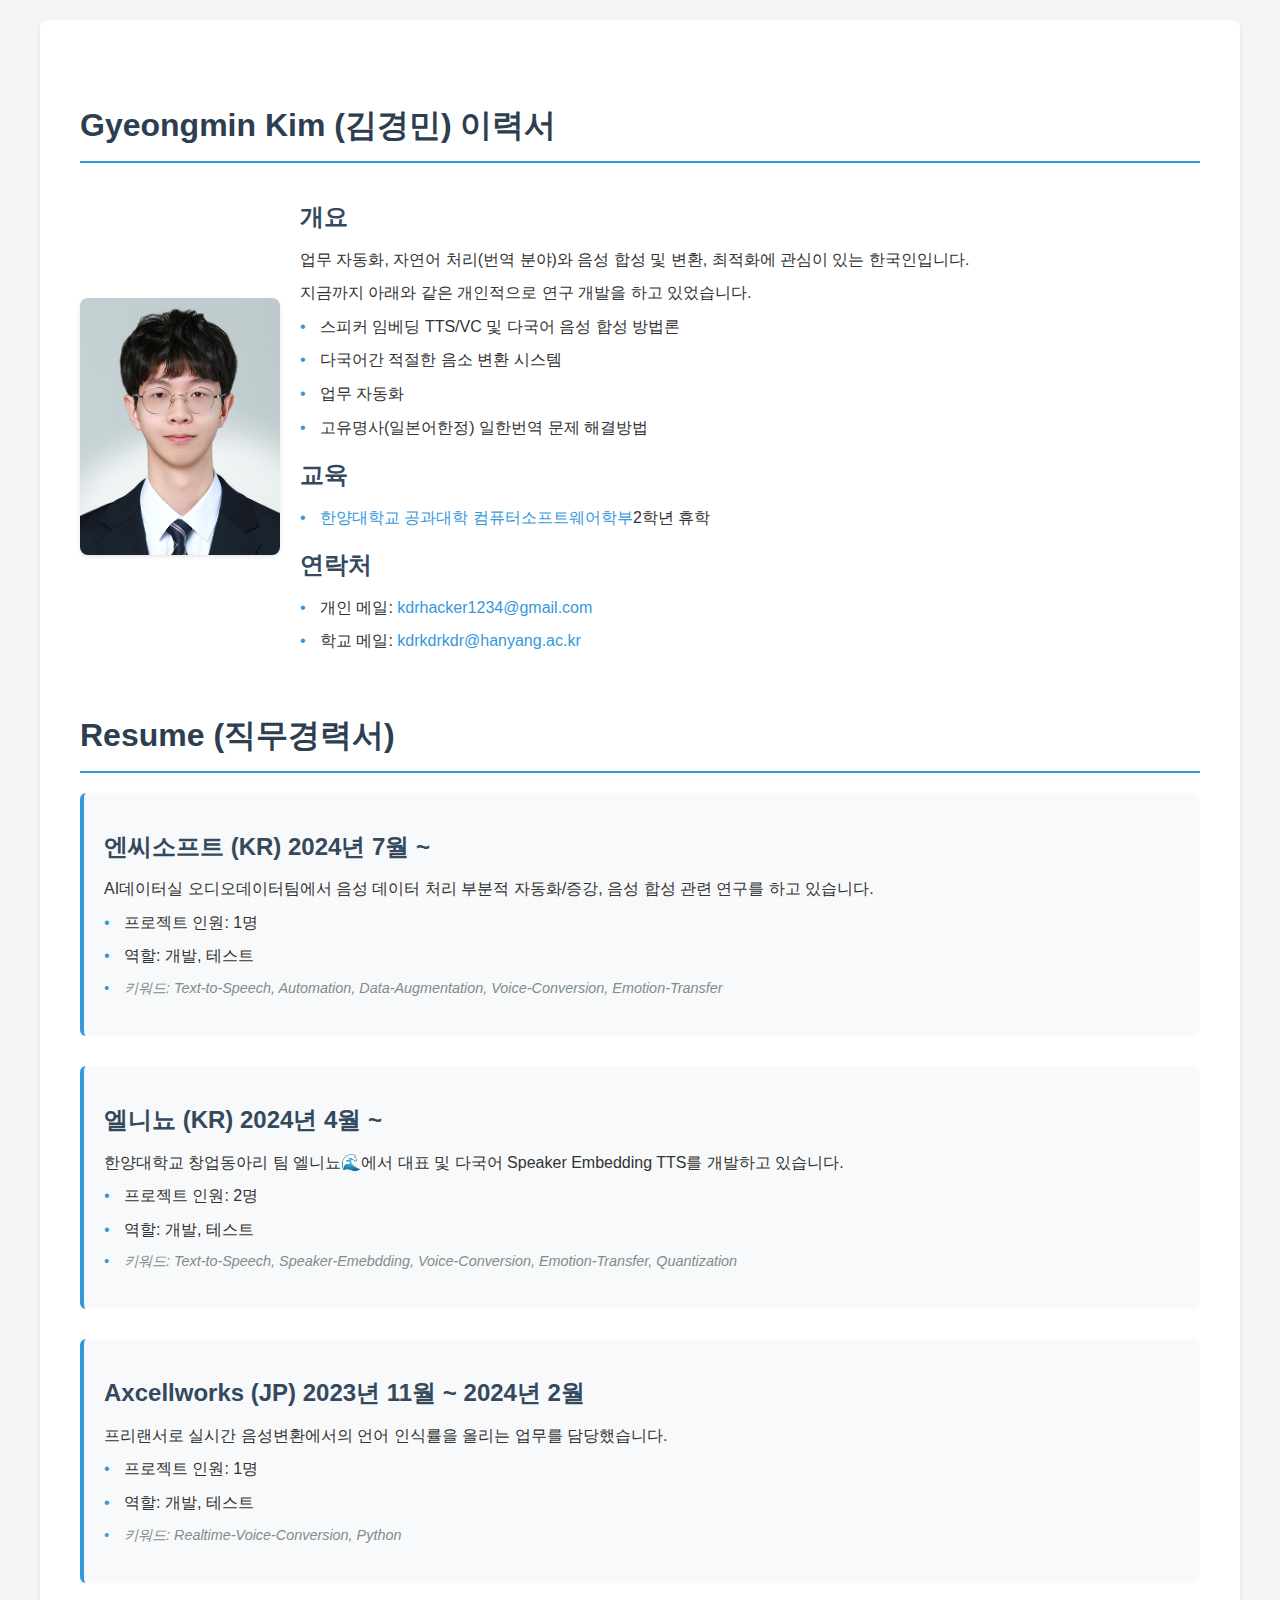
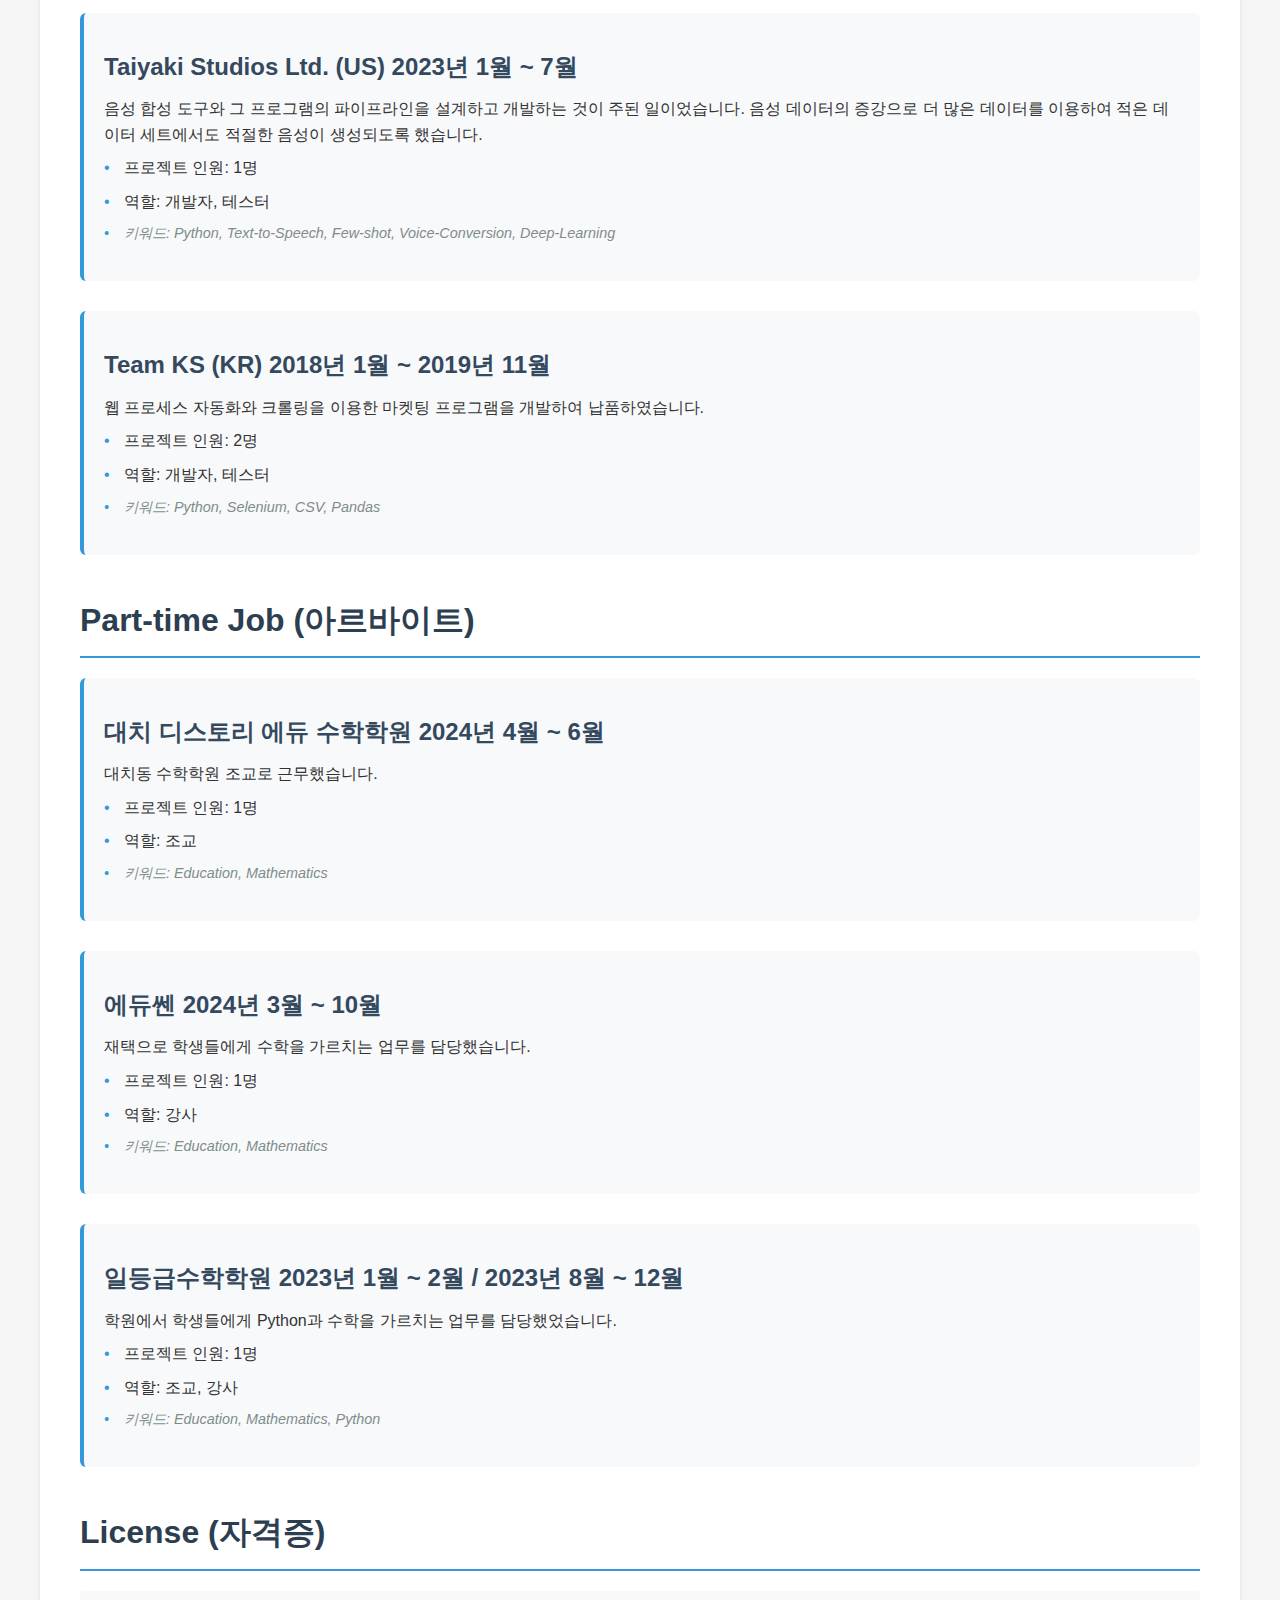
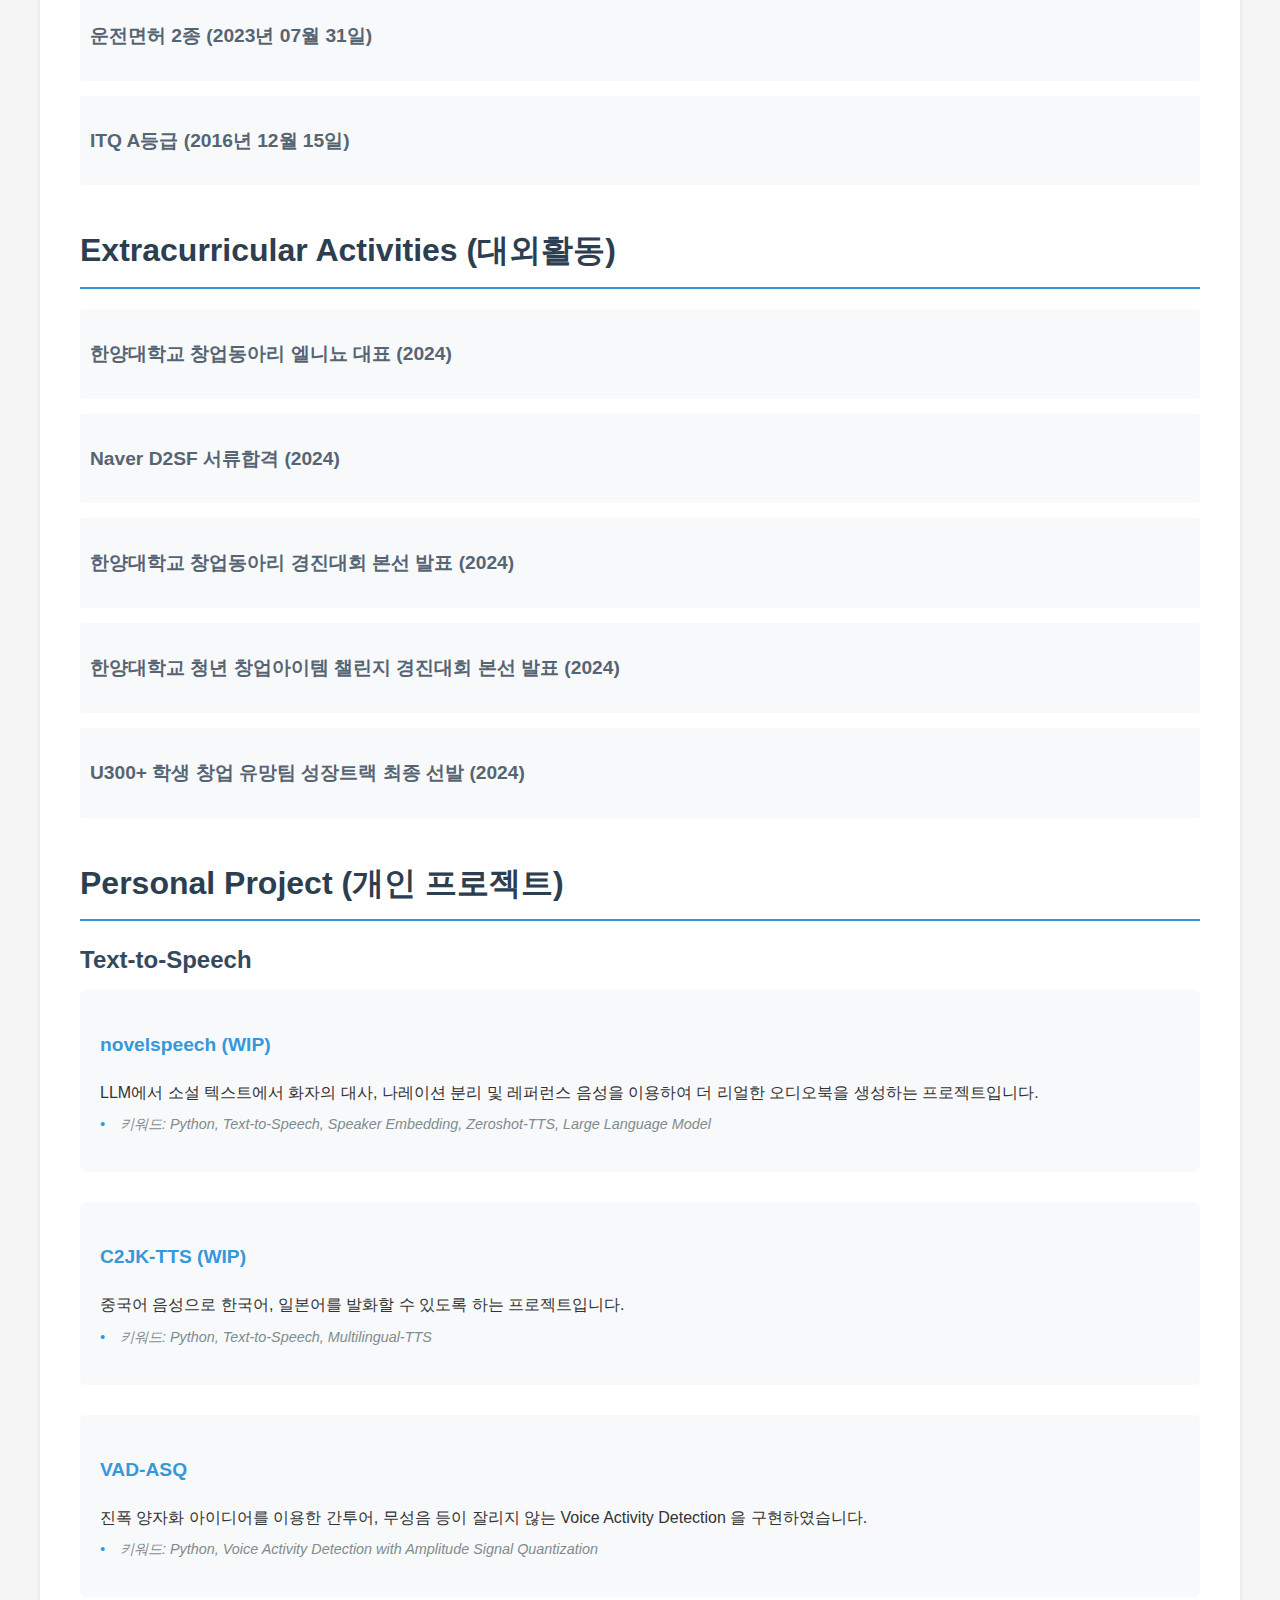
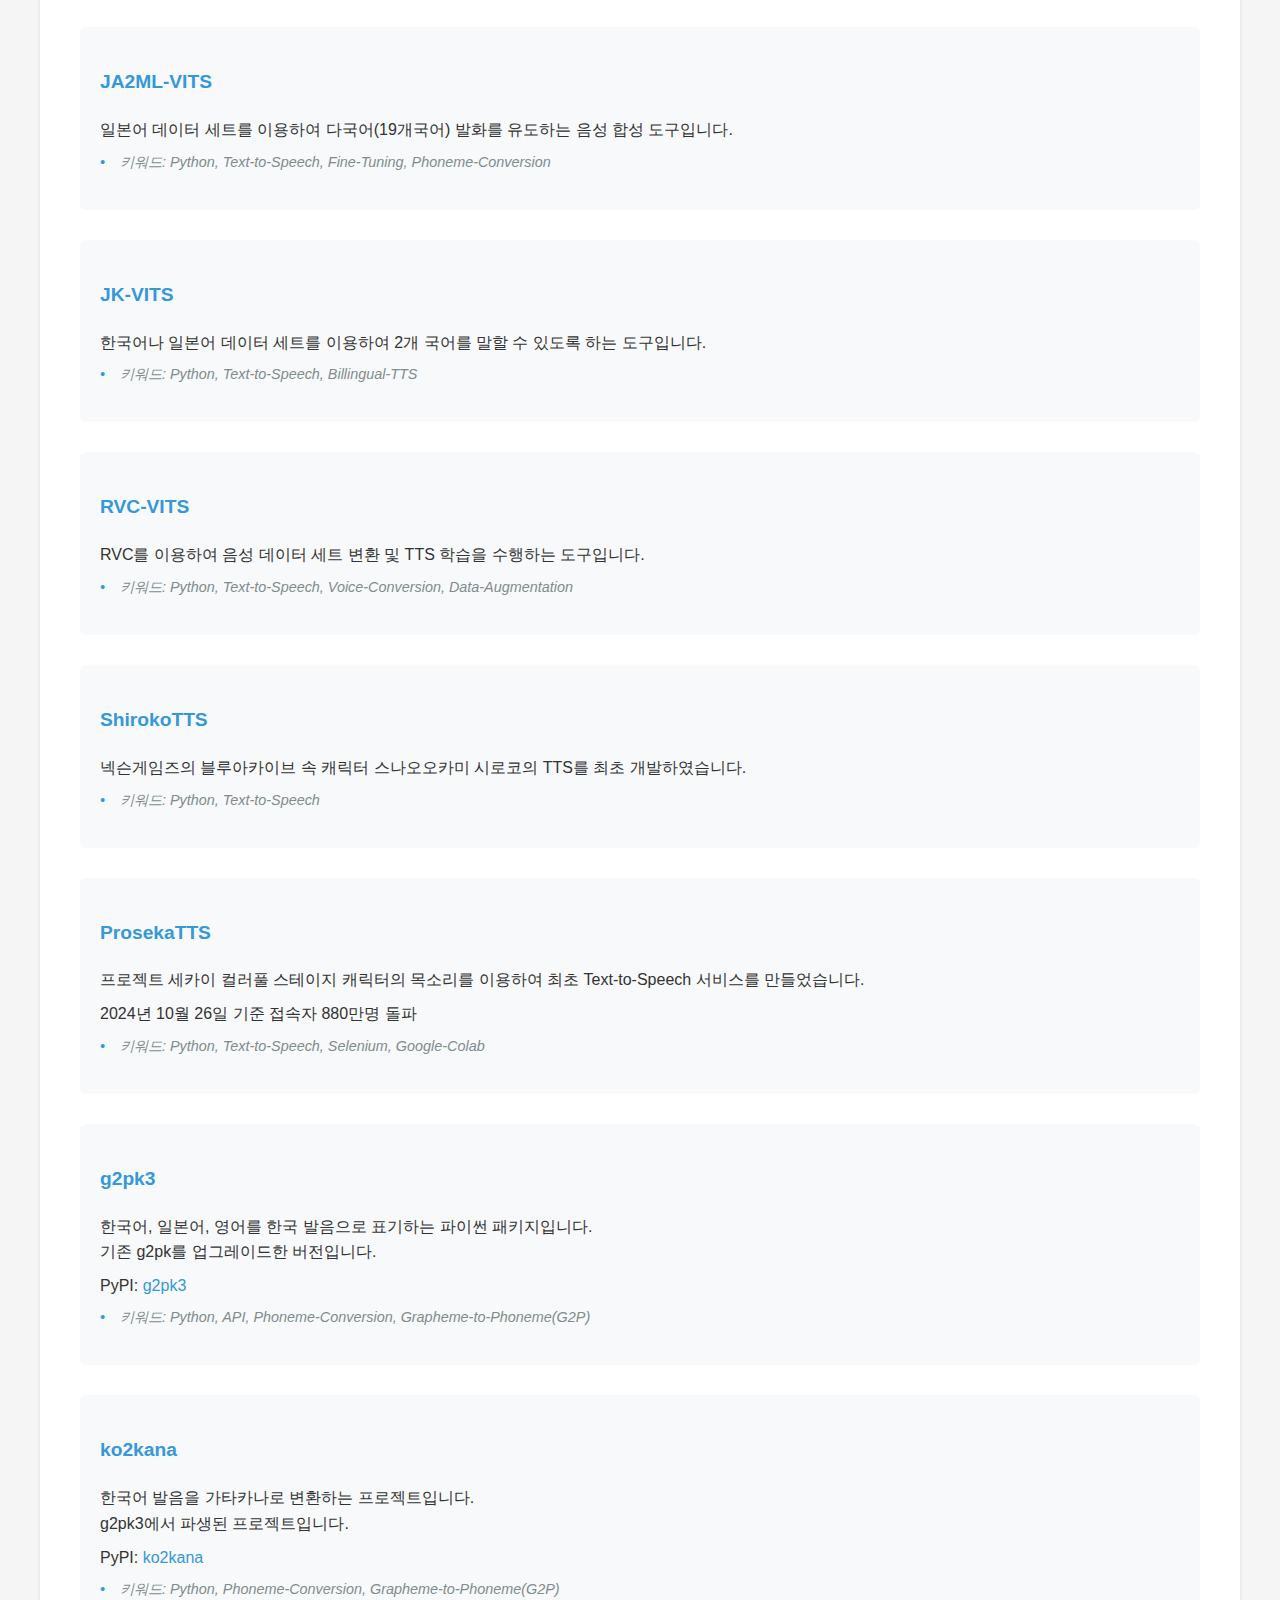
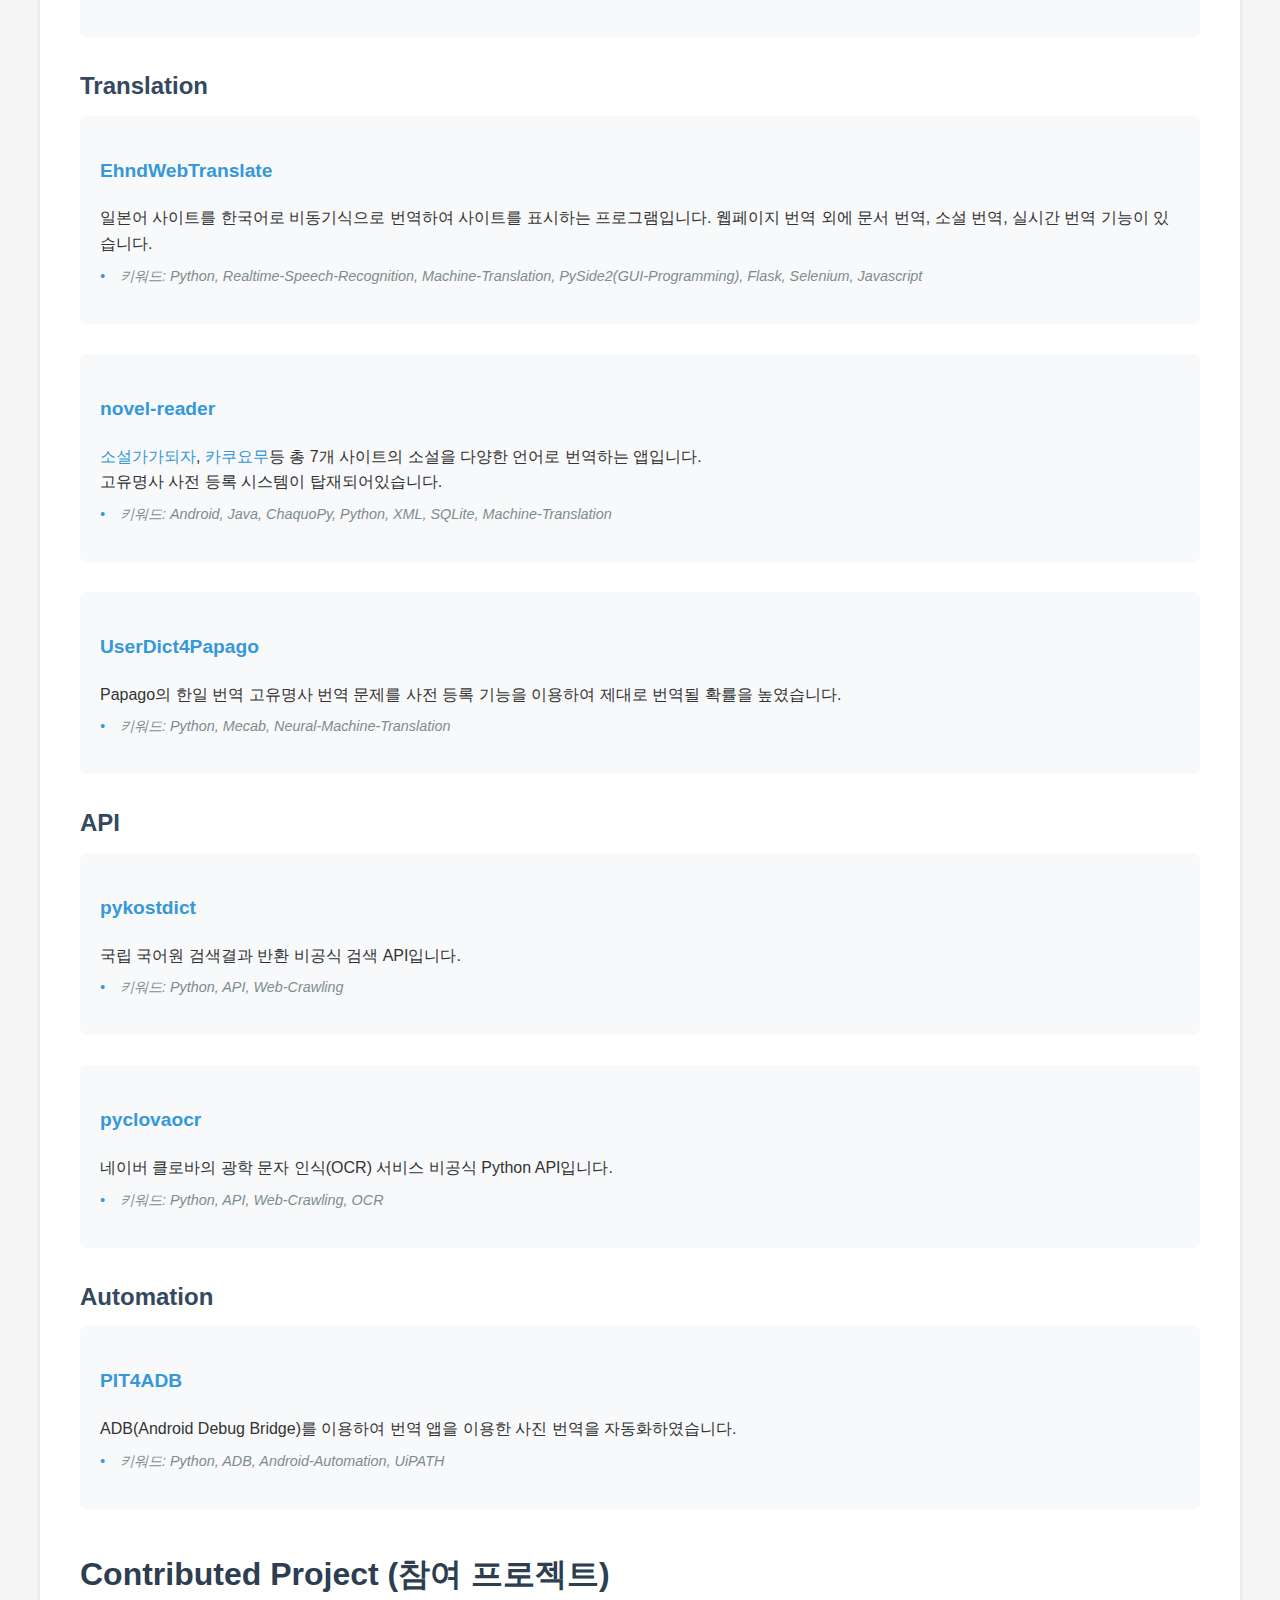
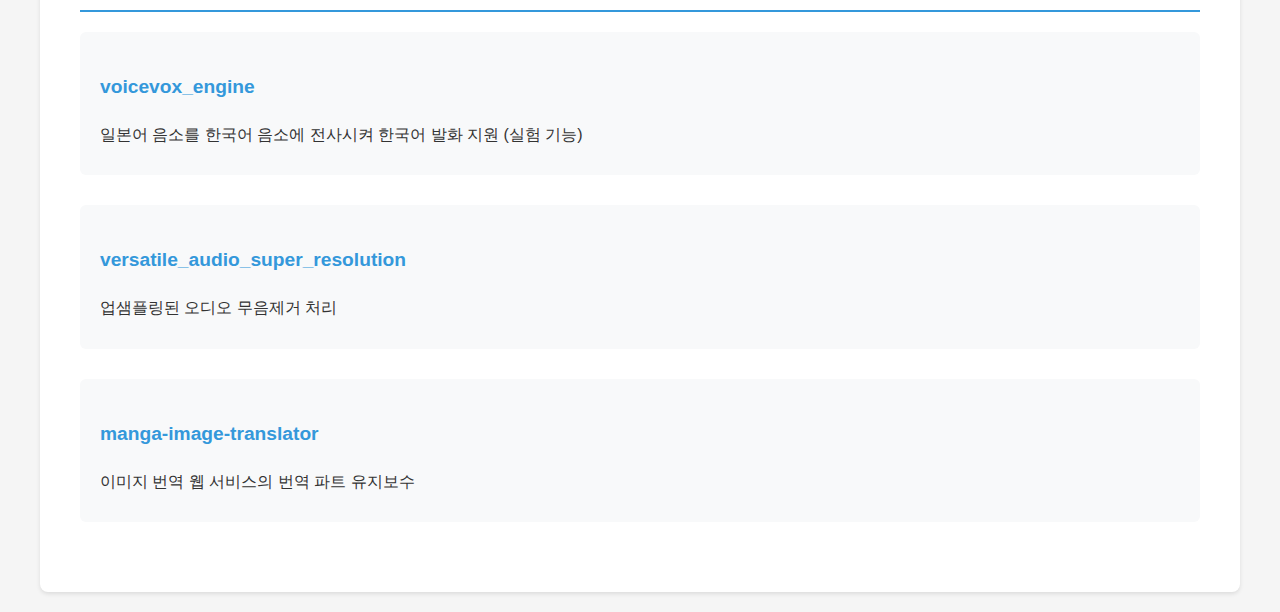
==== commit 60a0ed9e: "edit" ====
--- a/ko.html
+++ b/ko.html
@@ -27,7 +27,7 @@
                 
                 <h2>교육</h2>
                 <ul>
-                    <li><a href="http://cs.hanyang.ac.kr/">한양대학교 공과대학 컴퓨터소프트웨어학부</a> 휴학</li>
+                    <li><a href="http://cs.hanyang.ac.kr/">한양대학교 공과대학 컴퓨터소프트웨어학부</a>2학년 휴학</li>
                 </ul>
 
                 <h2>연락처</h2>
@@ -53,7 +53,7 @@
     </div>
 
     <div class="job-section">
-        <h2>엘니뇨 (KO) 2024년 4월 ~ </h2>
+        <h2>엘니뇨 (KR) 2024년 4월 ~ </h2>
         <p>한양대학교 창업동아리 팀 엘니뇨🌊에서 대표 및 다국어 Speaker Embedding TTS를 개발하고 있습니다.</p>
         <ul>
             <li>프로젝트 인원: 2명</li>
@@ -64,7 +64,7 @@
 
     <div class="job-section">
         <h2>Axcellworks (JP) 2023년 11월 ~ 2024년 2월</h2>
-        <p>실시간 음성변환에서의 언어 인식률을 올리는 업무를 담당했습니다.</p>
+        <p>프리랜서로 실시간 음성변환에서의 언어 인식률을 올리는 업무를 담당했습니다.</p>
         <ul>
             <li>프로젝트 인원: 1명</li>
             <li>역할: 개발, 테스트</li>
@@ -78,7 +78,7 @@
         <ul>
             <li>프로젝트 인원: 1명</li>
             <li>역할: 개발자, 테스터</li>
-            <li class="keywords">키워드: Python, Text-to-Speech, Voice-Conversion, Deep-Learning</li>
+            <li class="keywords">키워드: Python, Text-to-Speech, Few-shot, Voice-Conversion, Deep-Learning</li>
         </ul>
     </div>
 
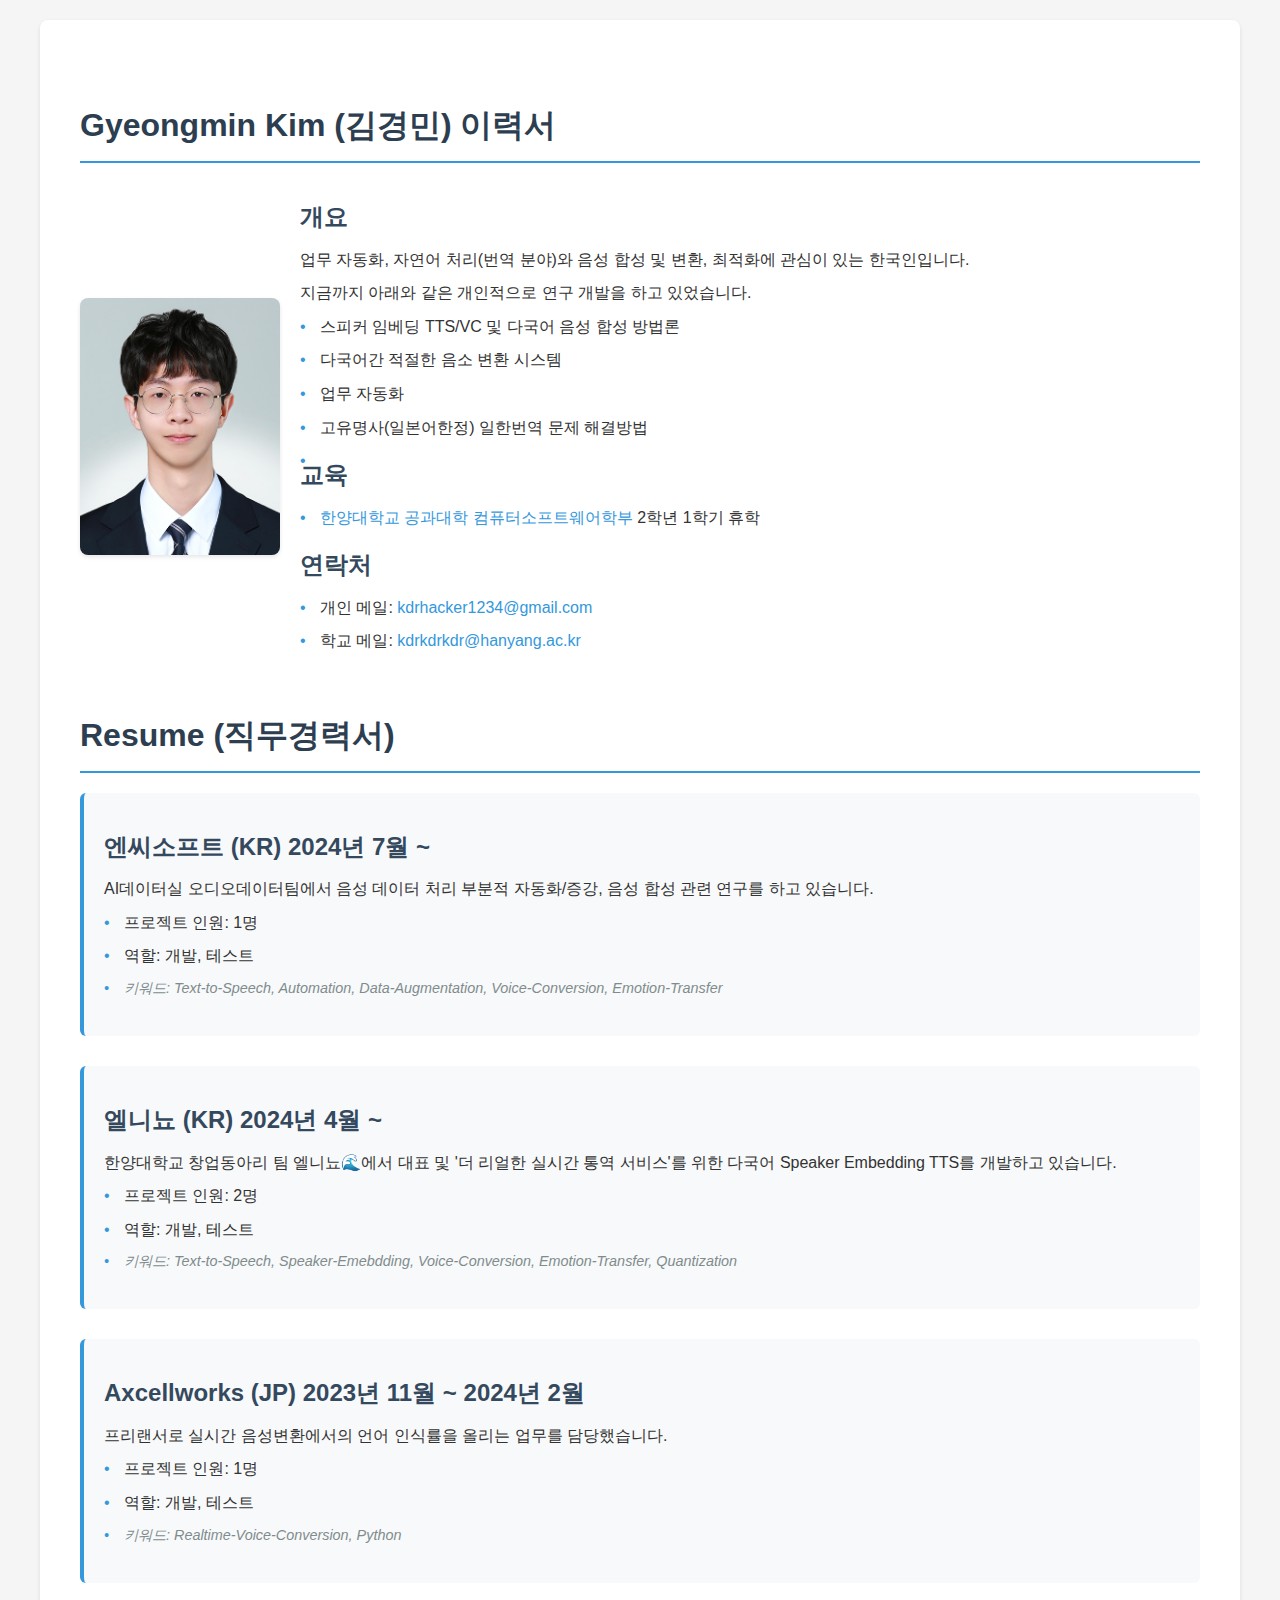
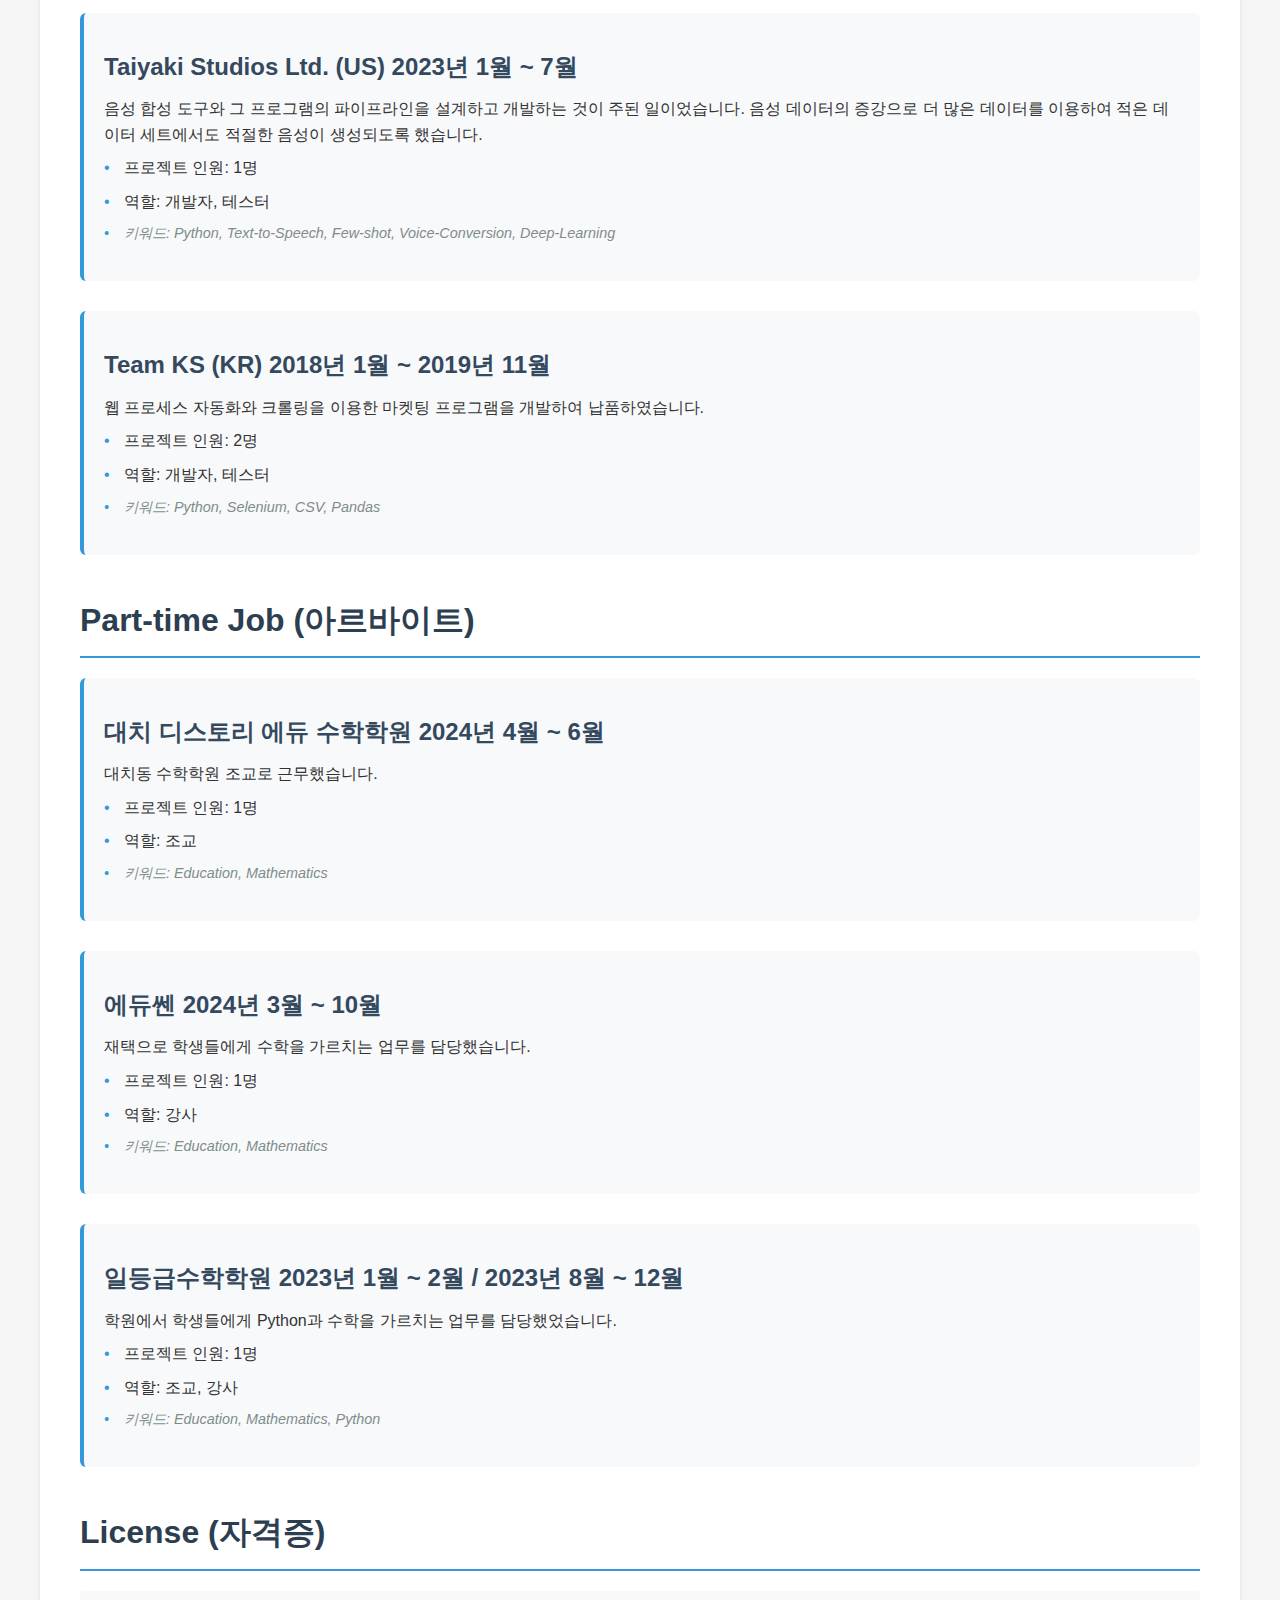
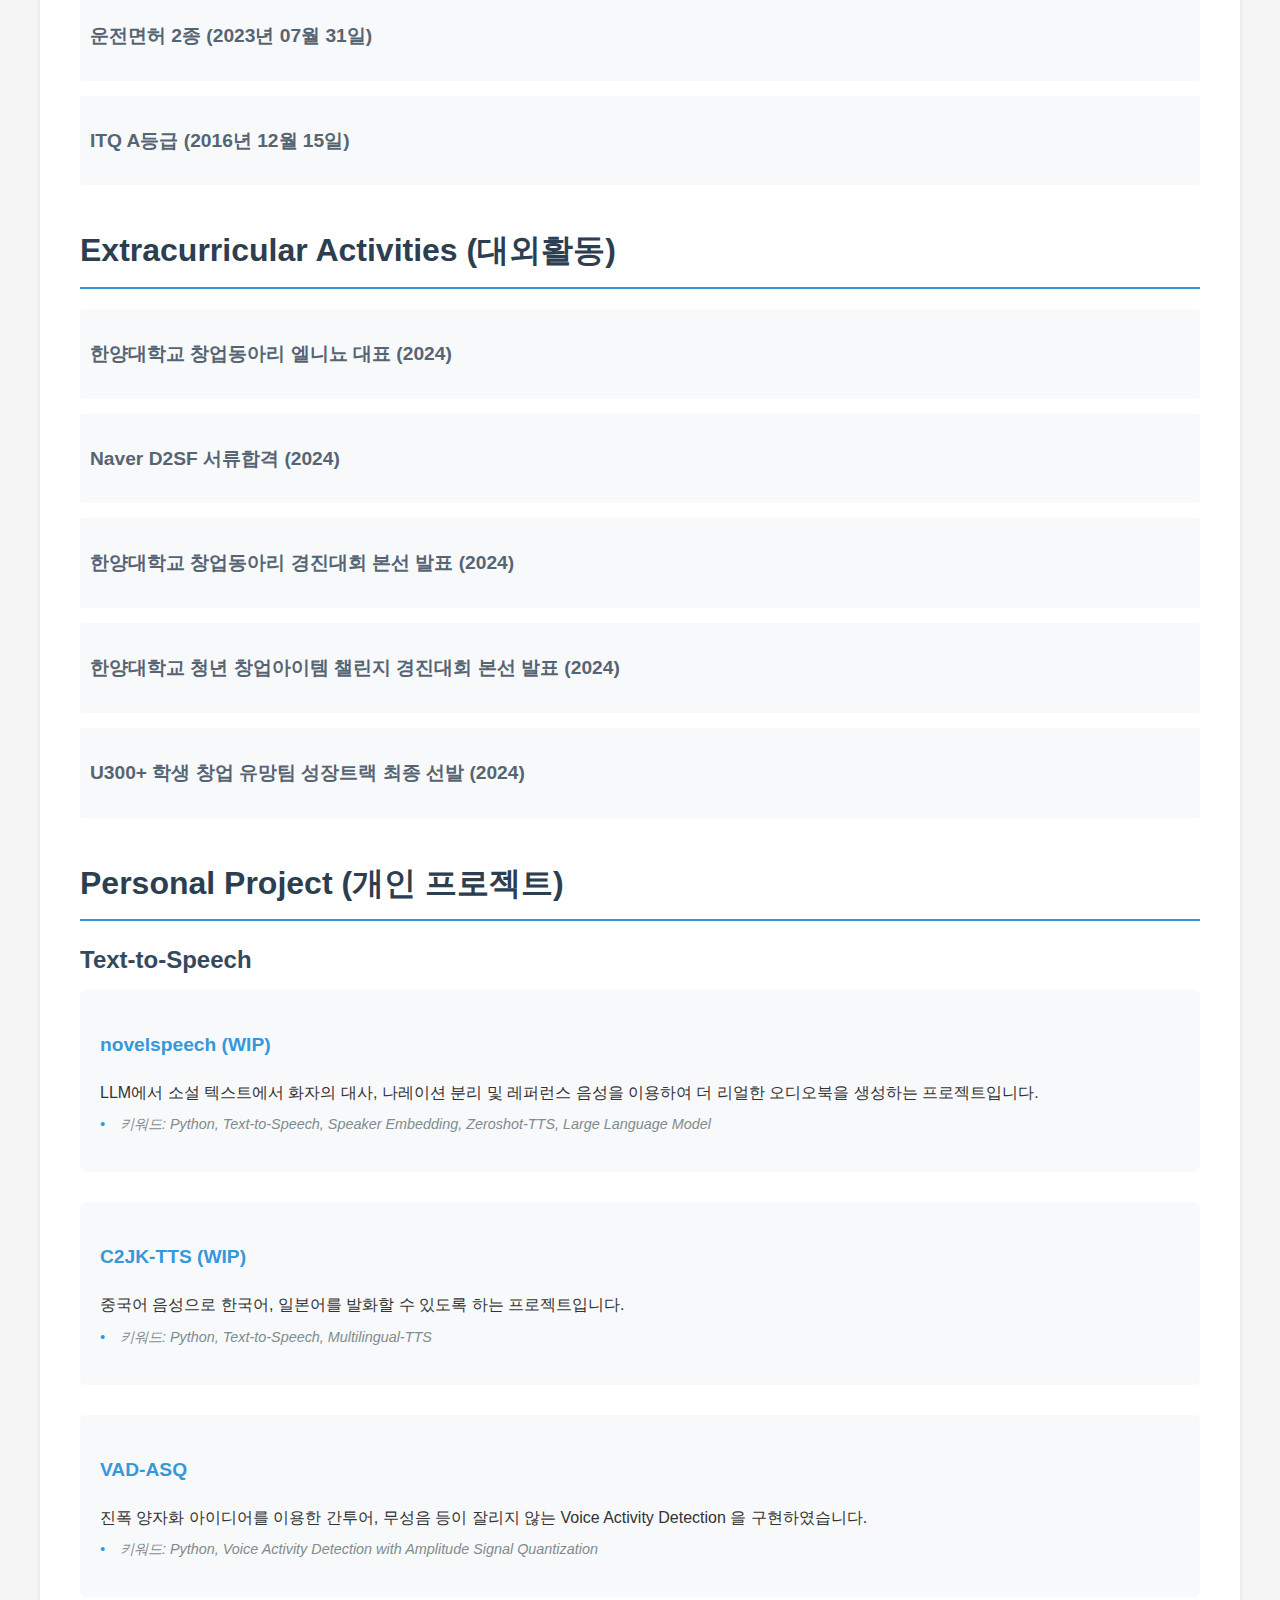
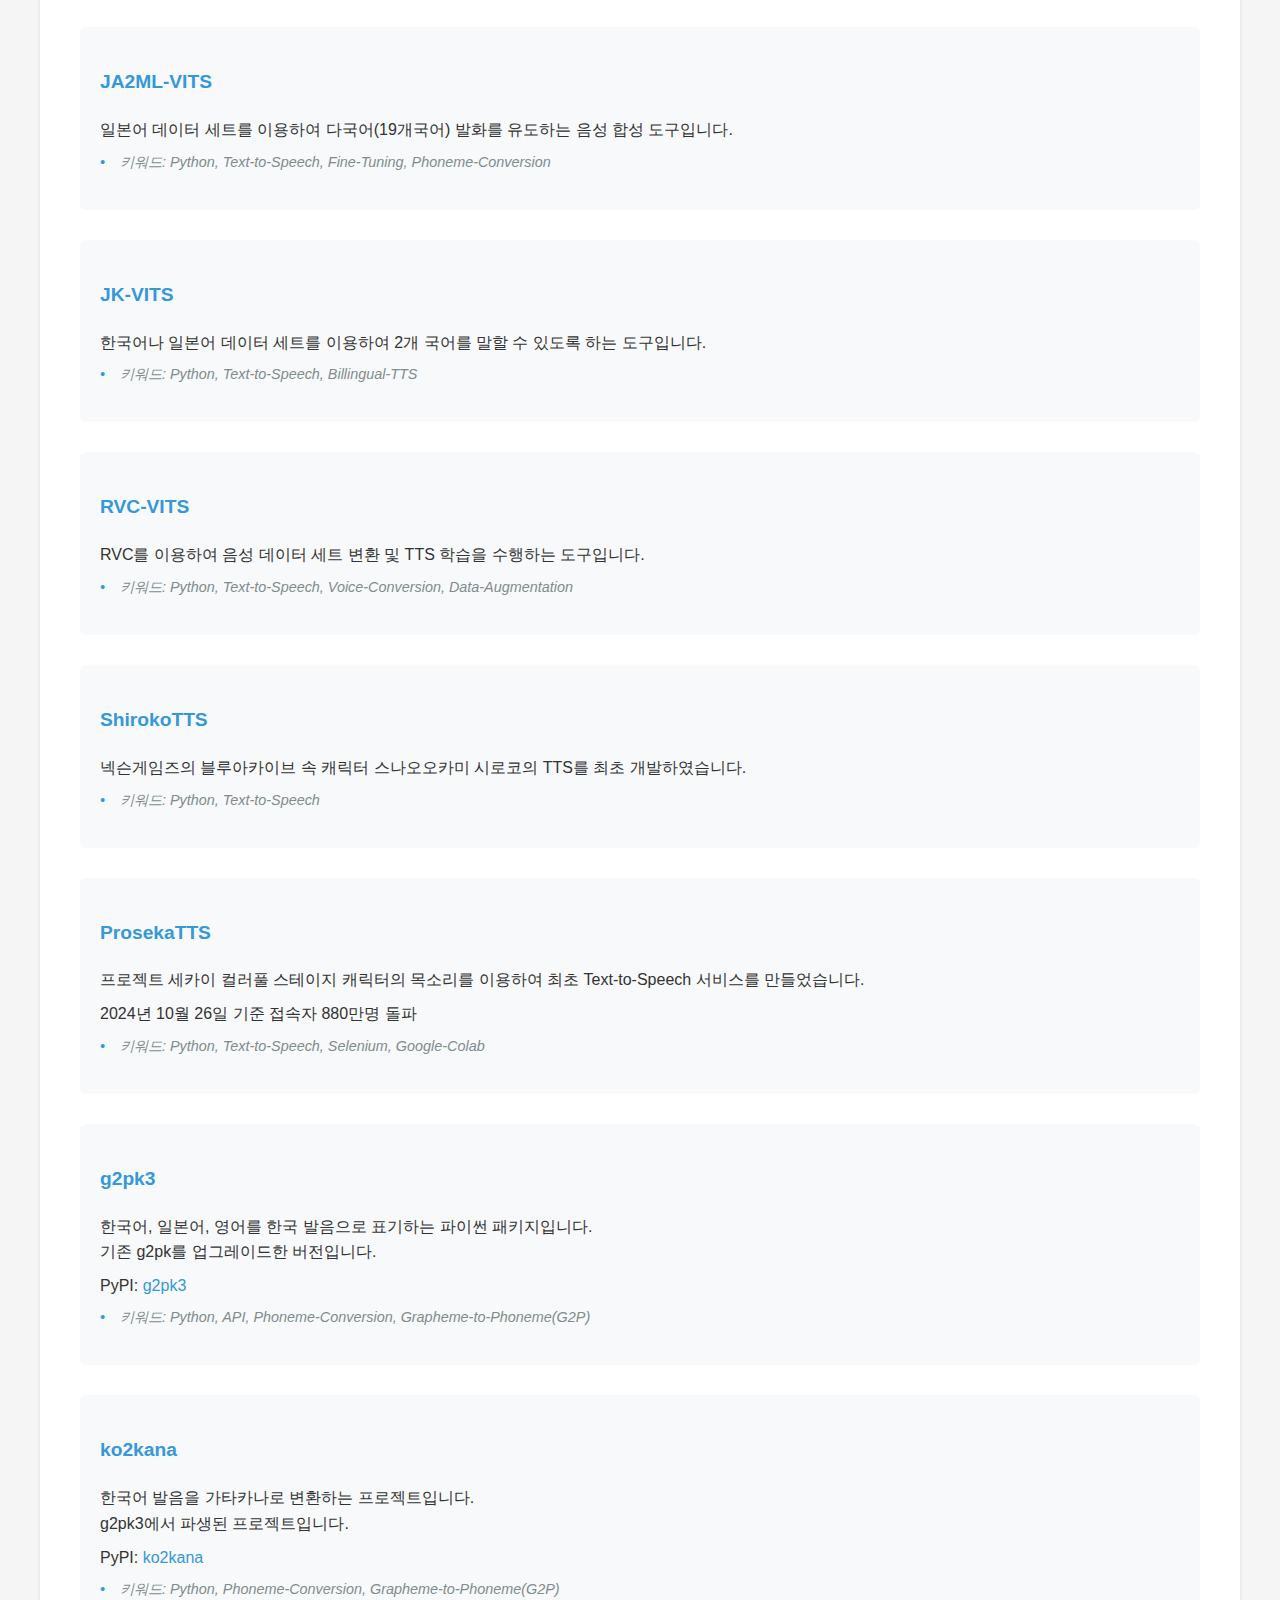
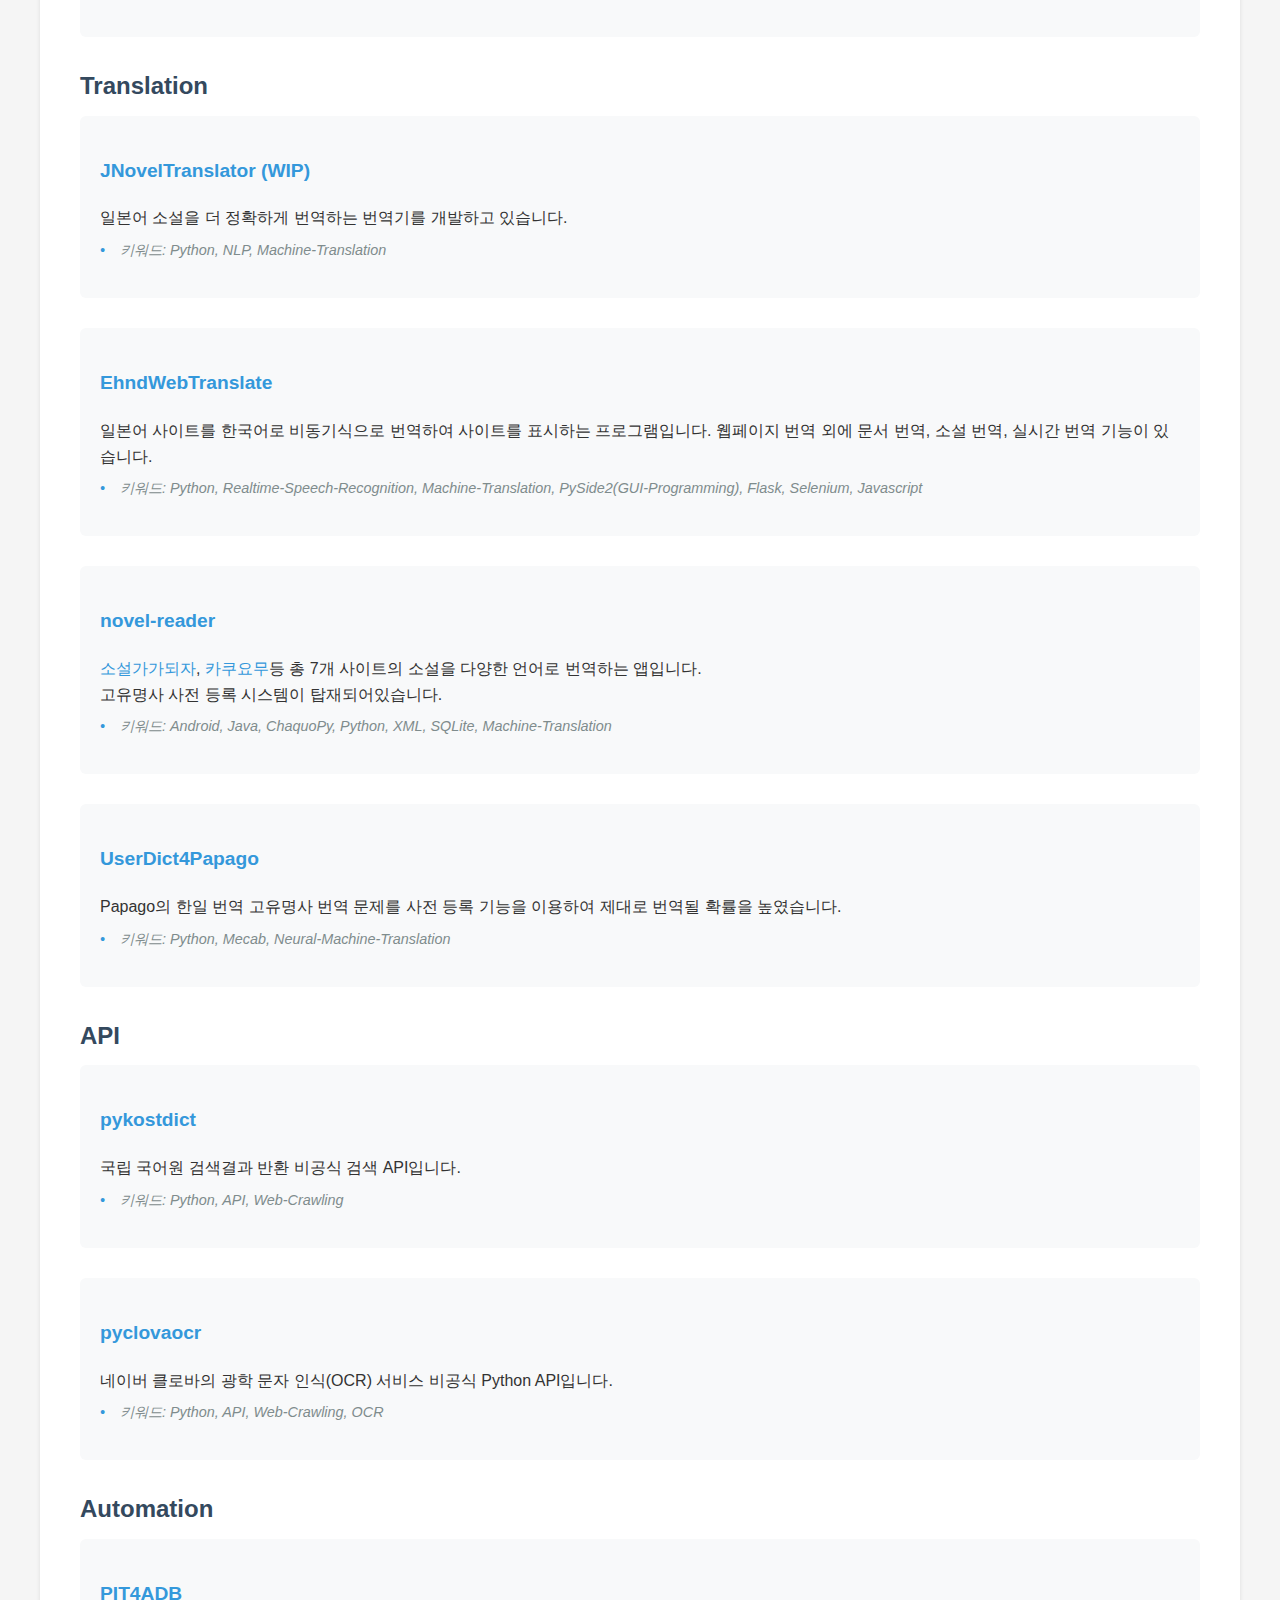
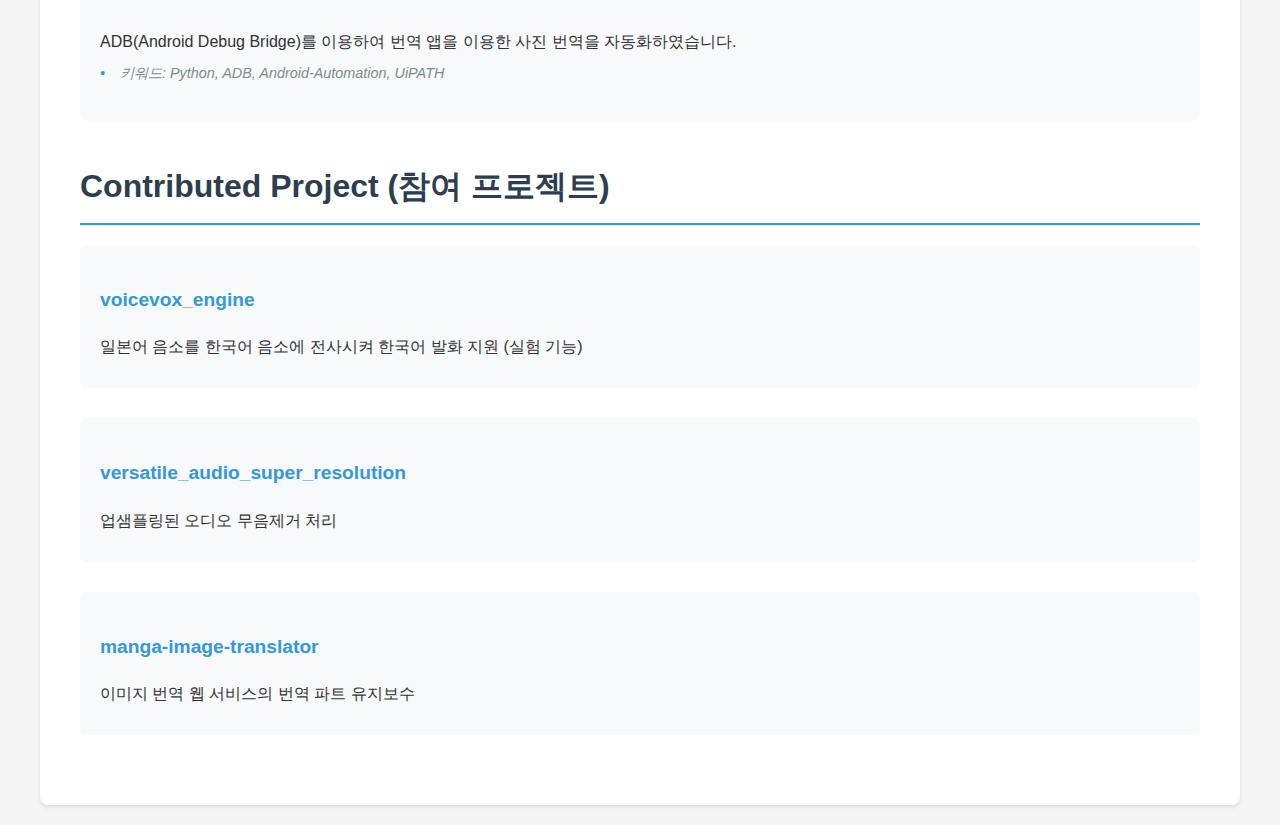
==== commit 7efa0100: "add" ====
--- a/ko.html
+++ b/ko.html
@@ -23,11 +23,12 @@
                     <li>다국어간 적절한 음소 변환 시스템</li>
                     <li>업무 자동화</li>
                     <li>고유명사(일본어한정) 일한번역 문제 해결방법</li>
+                    <li>
                 </ul>
                 
                 <h2>교육</h2>
                 <ul>
-                    <li><a href="http://cs.hanyang.ac.kr/">한양대학교 공과대학 컴퓨터소프트웨어학부</a>2학년 휴학</li>
+                    <li><a href="http://cs.hanyang.ac.kr/">한양대학교 공과대학 컴퓨터소프트웨어학부</a> 2학년 1학기 휴학</li>
                 </ul>
 
                 <h2>연락처</h2>
@@ -54,7 +55,7 @@
 
     <div class="job-section">
         <h2>엘니뇨 (KR) 2024년 4월 ~ </h2>
-        <p>한양대학교 창업동아리 팀 엘니뇨🌊에서 대표 및 다국어 Speaker Embedding TTS를 개발하고 있습니다.</p>
+        <p>한양대학교 창업동아리 팀 엘니뇨🌊에서 대표 및 '더 리얼한 실시간 통역 서비스'를 위한 다국어 Speaker Embedding TTS를 개발하고 있습니다.</p>
         <ul>
             <li>프로젝트 인원: 2명</li>
             <li>역할: 개발, 테스트</li>
@@ -238,6 +239,14 @@
 
     <h2>Translation</h2>
     <div class="project-section">
+        <h3><a href="">JNovelTranslator (WIP)</a></h3>
+        <p>일본어 소설을 더 정확하게 번역하는 번역기를 개발하고 있습니다.</p>
+        <ul>
+            <li class="keywords">키워드: Python, NLP, Machine-Translation</li>
+        </ul>
+    </div>
+
+    <div class="project-section">
         <h3><a href="https://github.com/kdrkdrkdr/EhndWebTranslate">EhndWebTranslate</a></h3>
         <p>일본어 사이트를 한국어로 비동기식으로 번역하여 사이트를 표시하는 프로그램입니다. 웹페이지 번역 외에 문서 번역, 소설 번역, 실시간 번역 기능이 있습니다.</p>
         <ul>
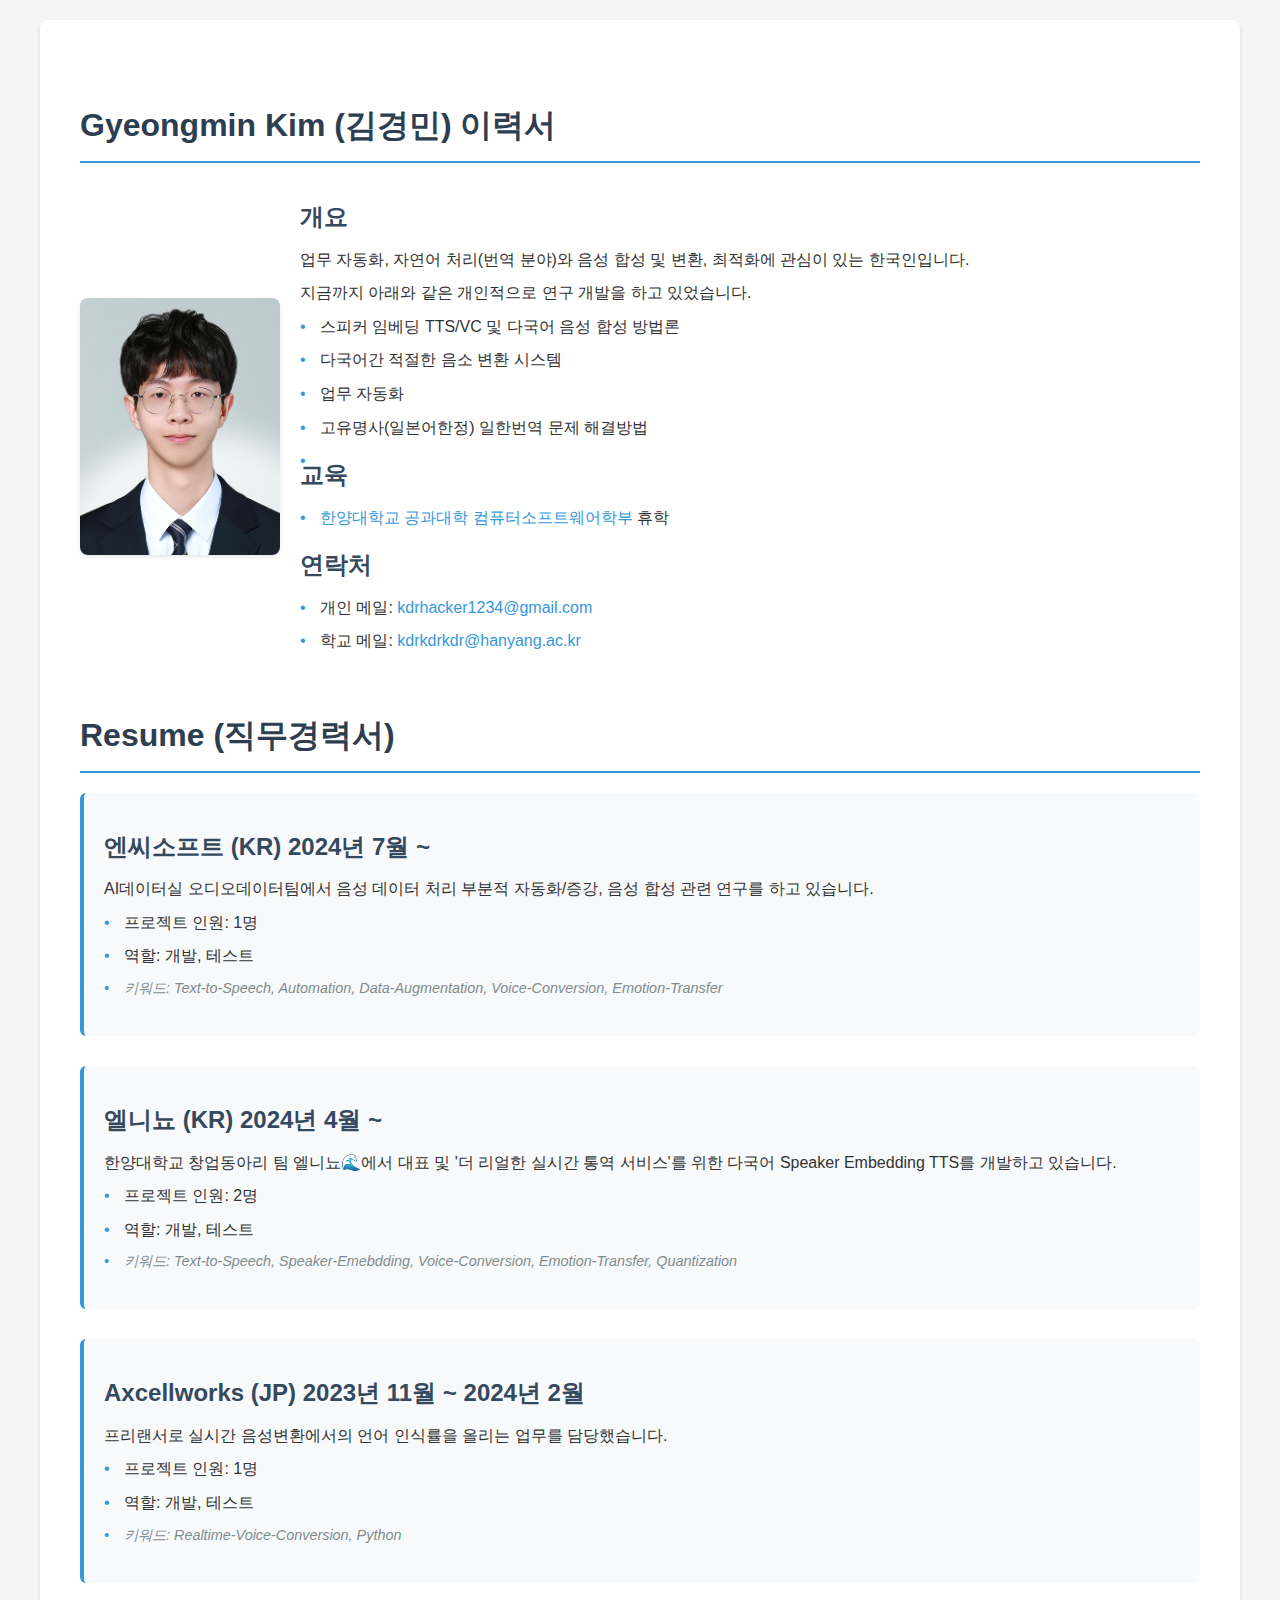
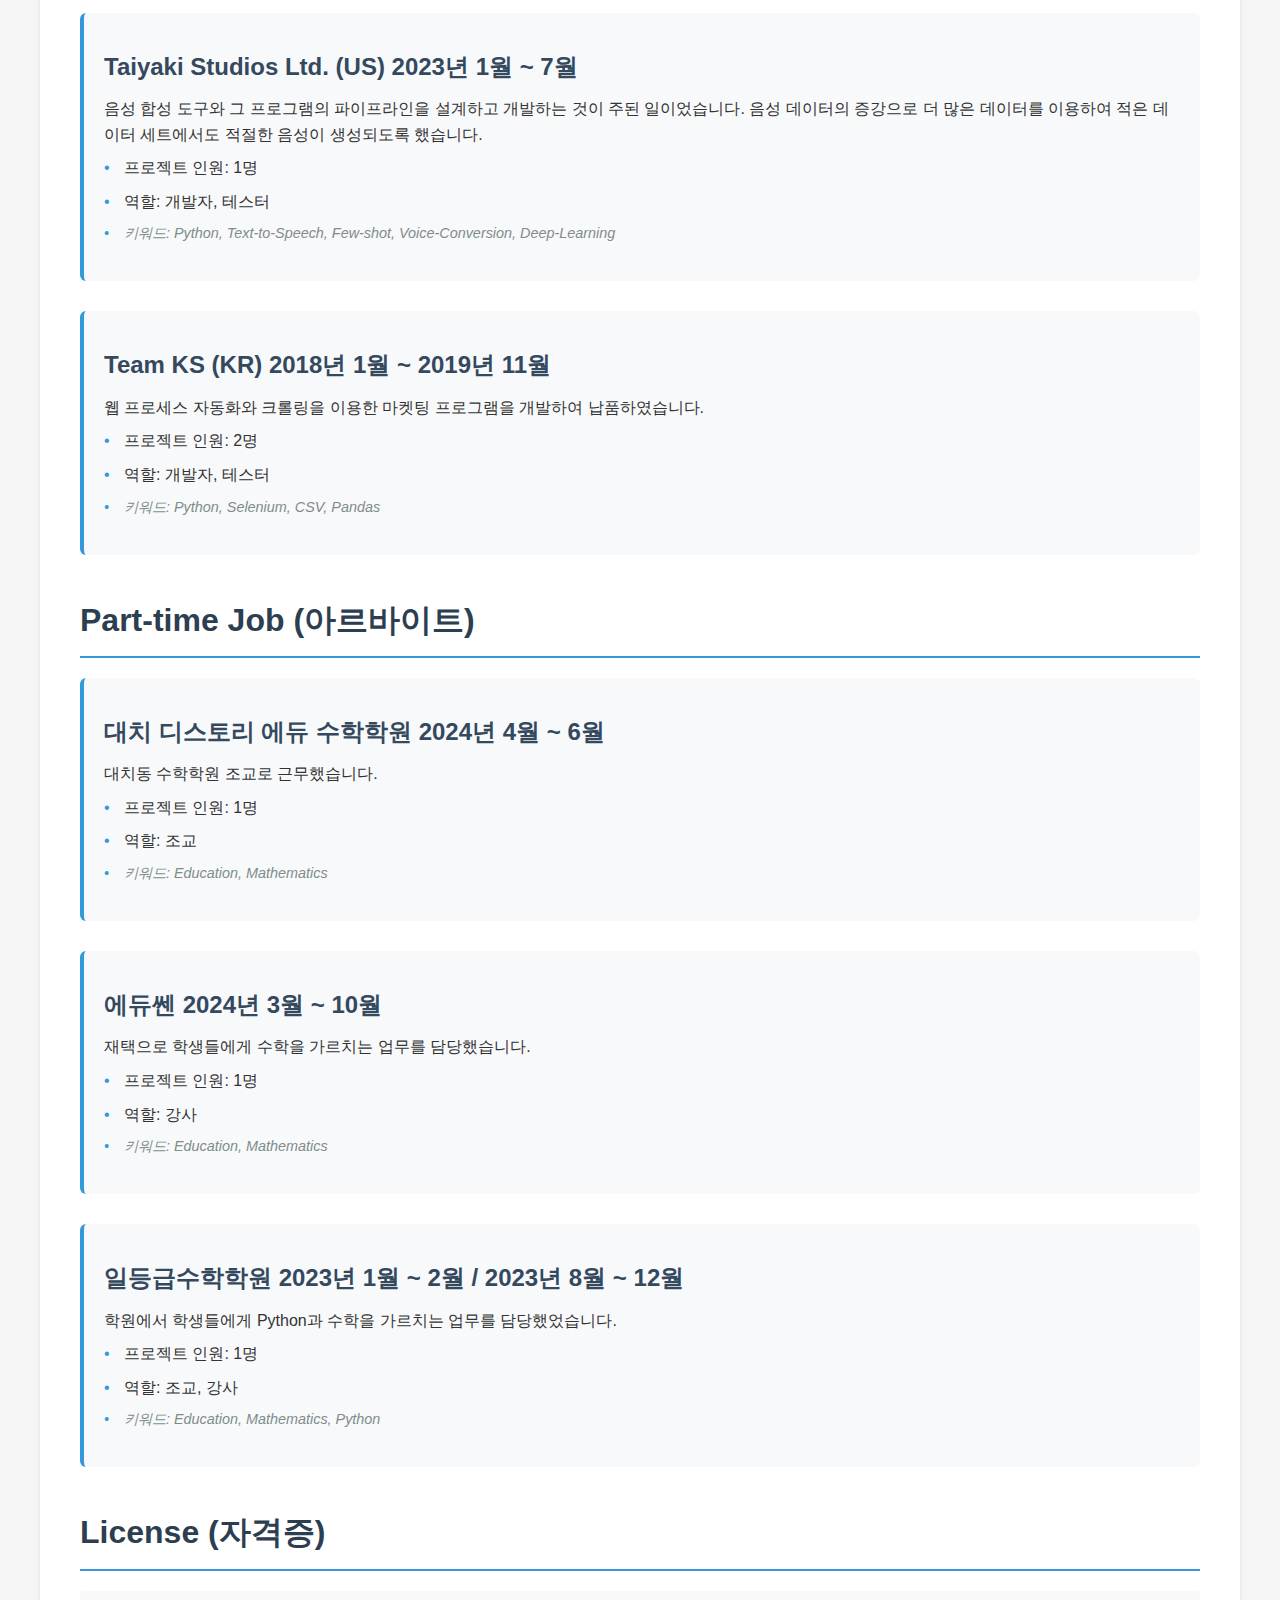
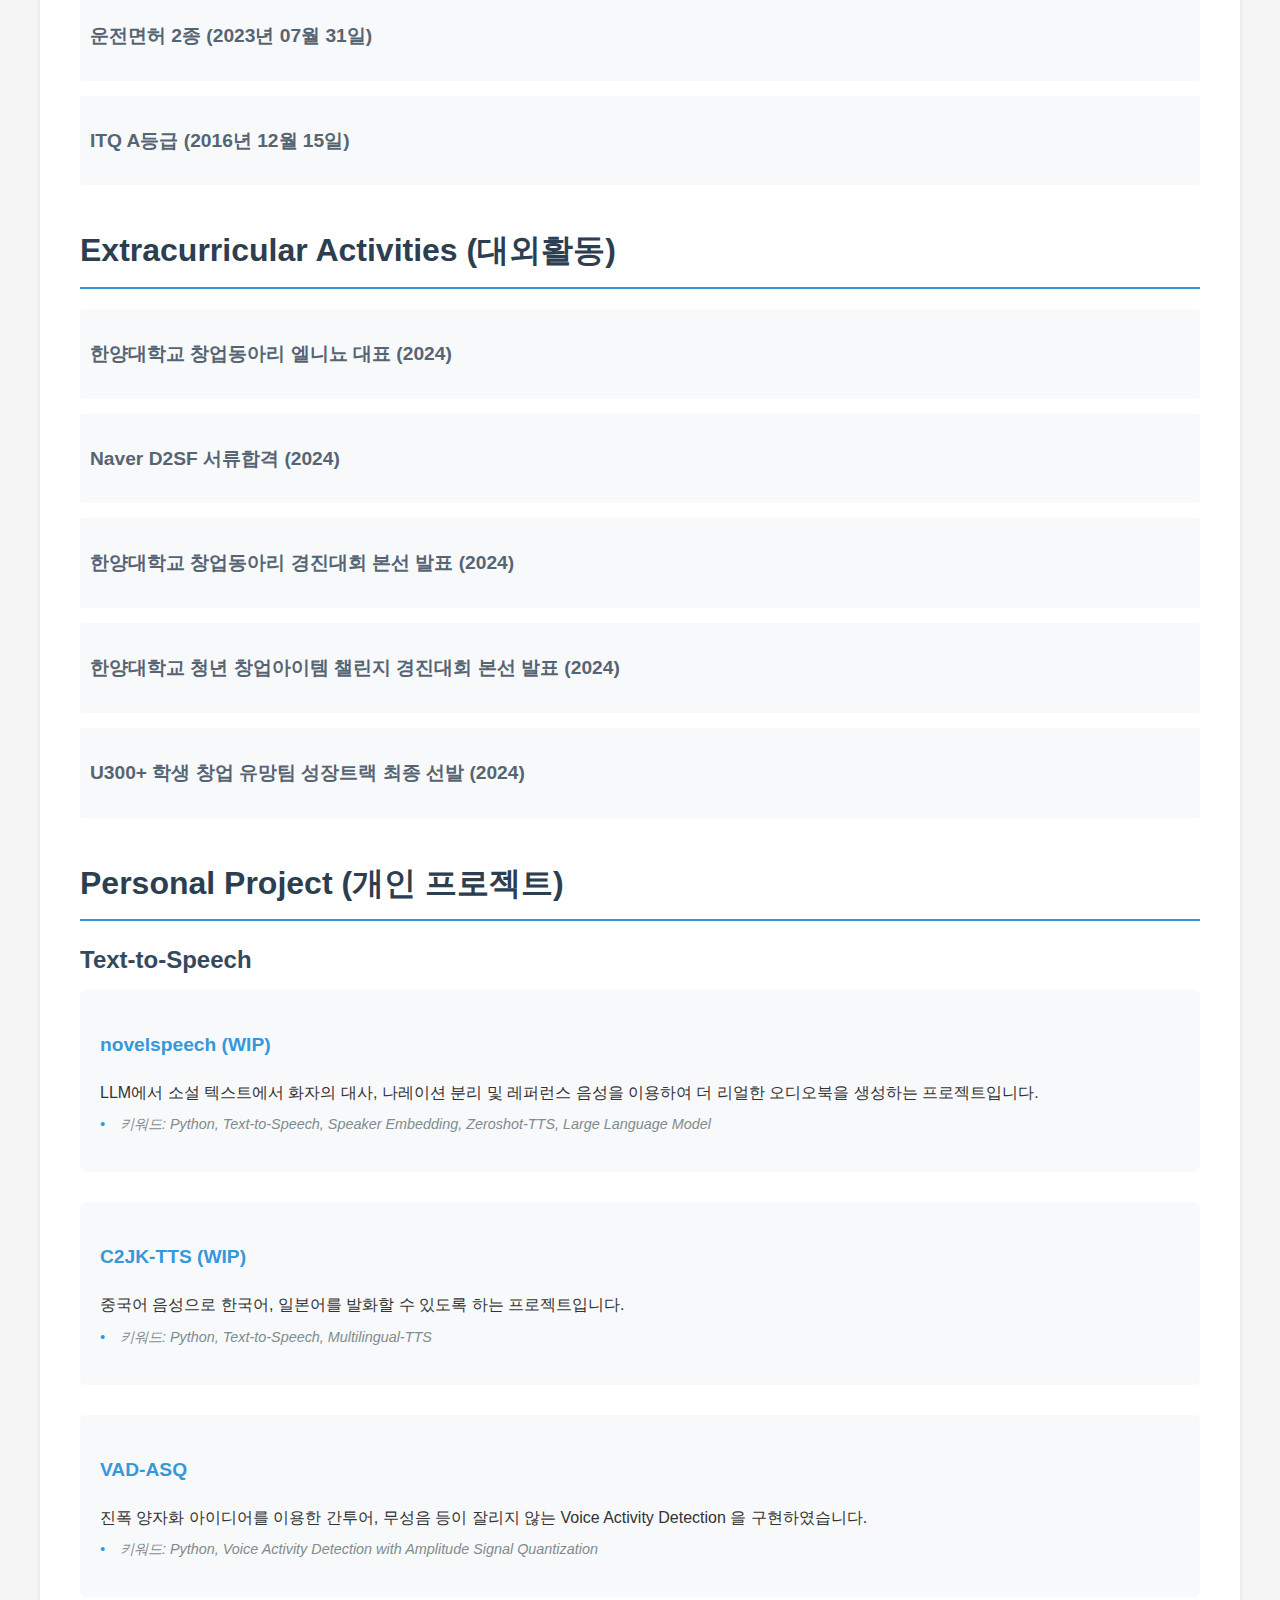
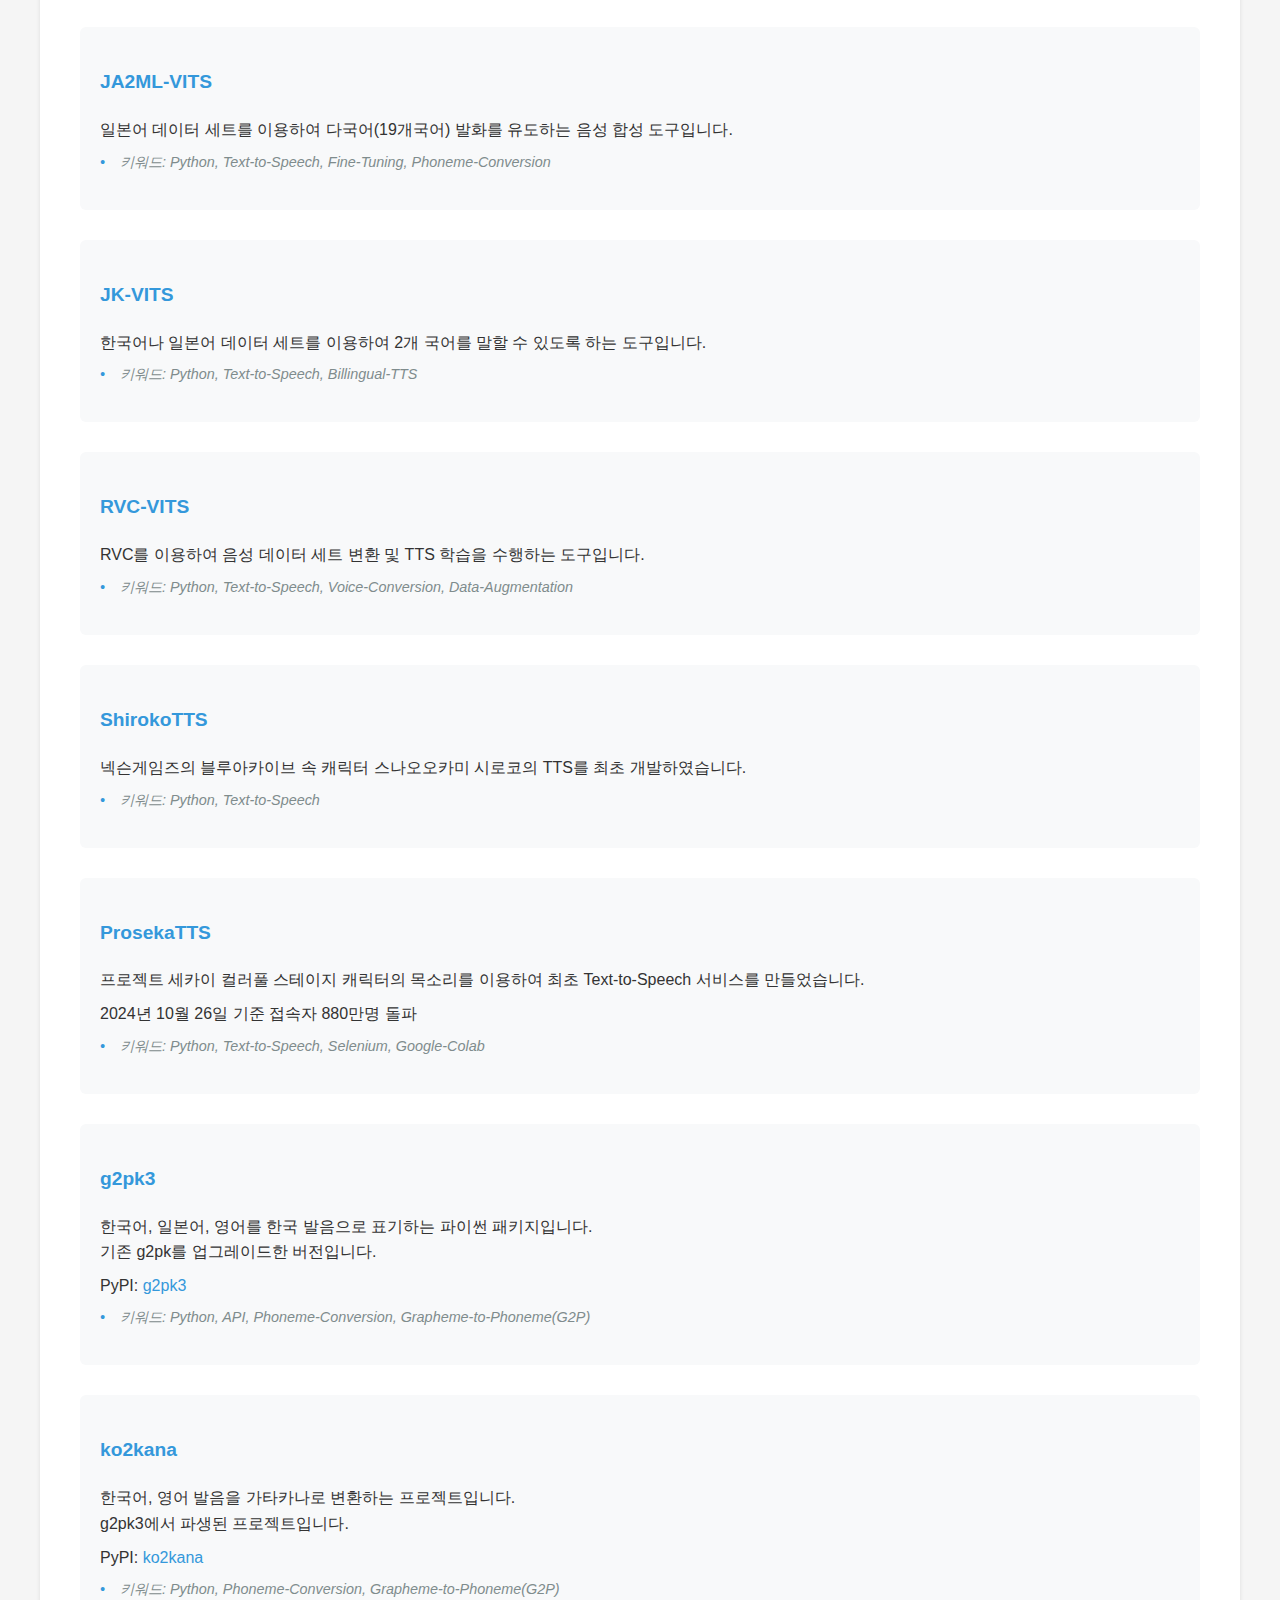
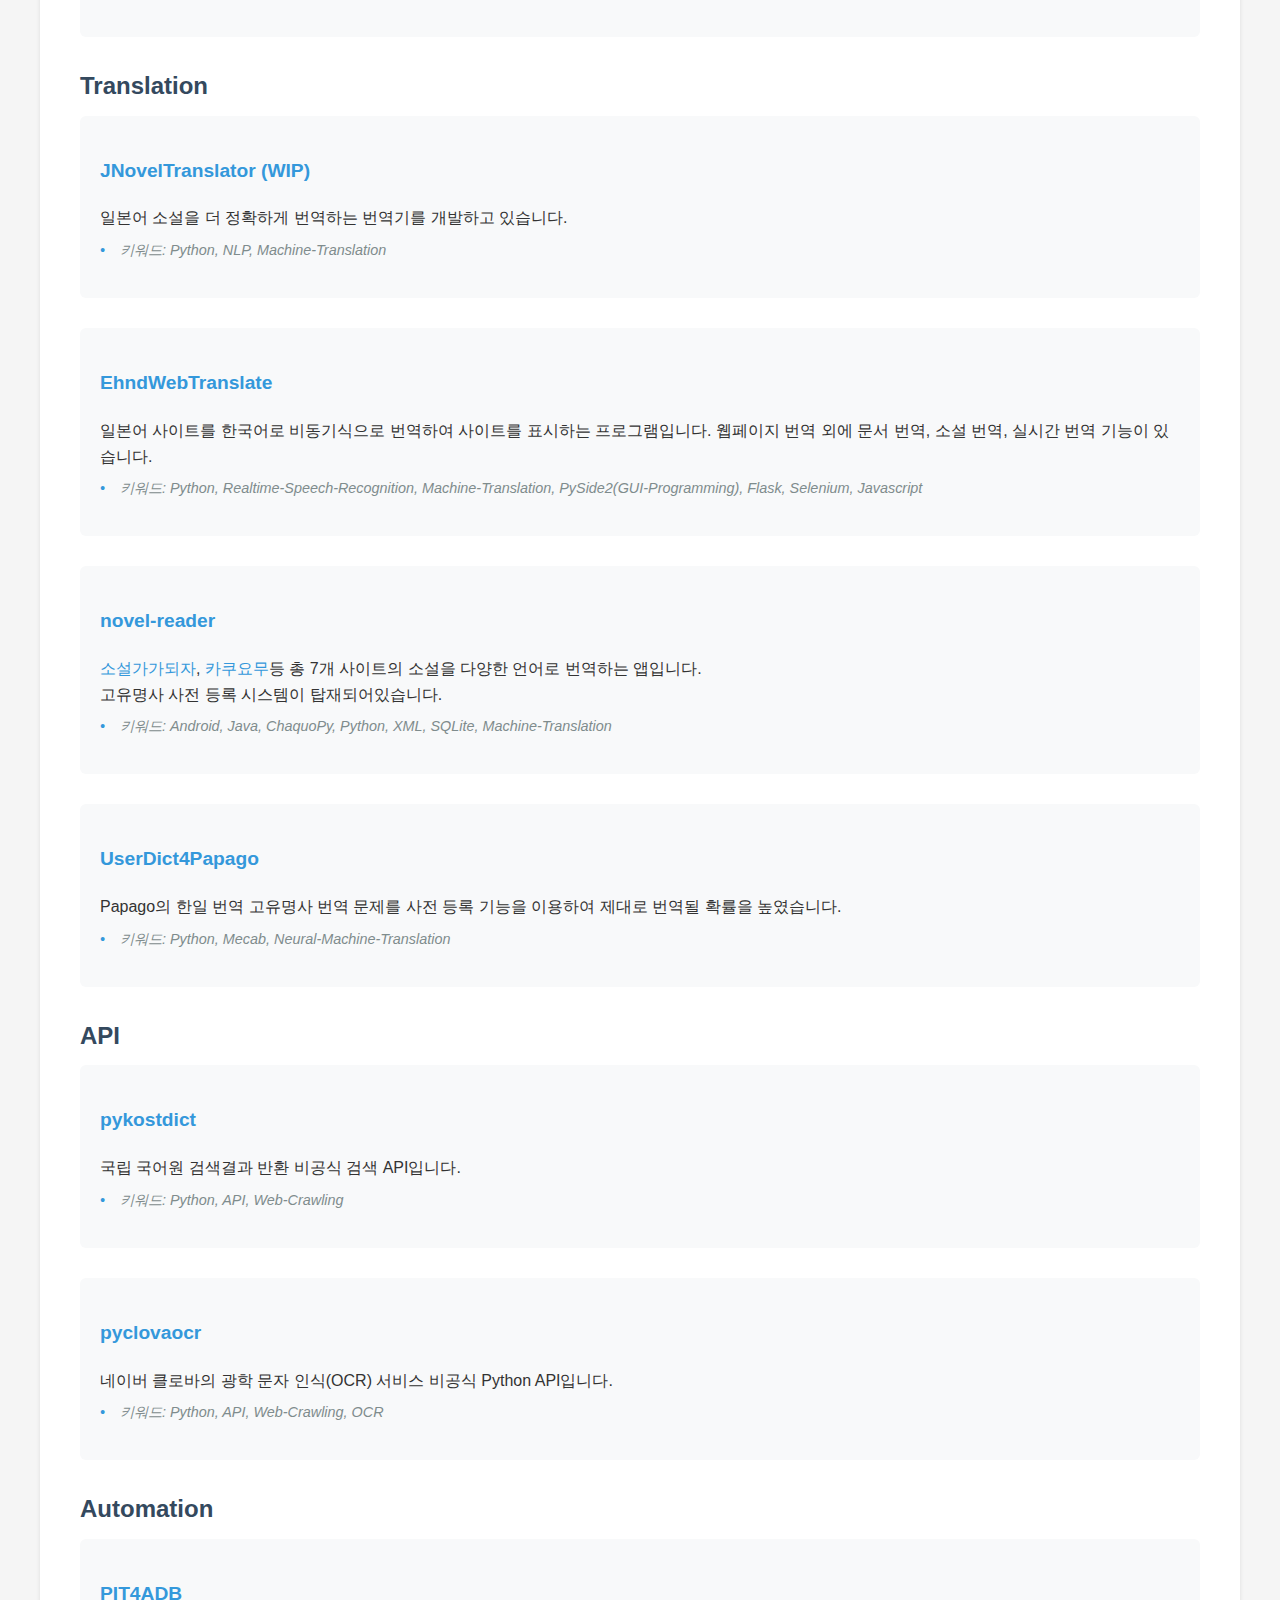
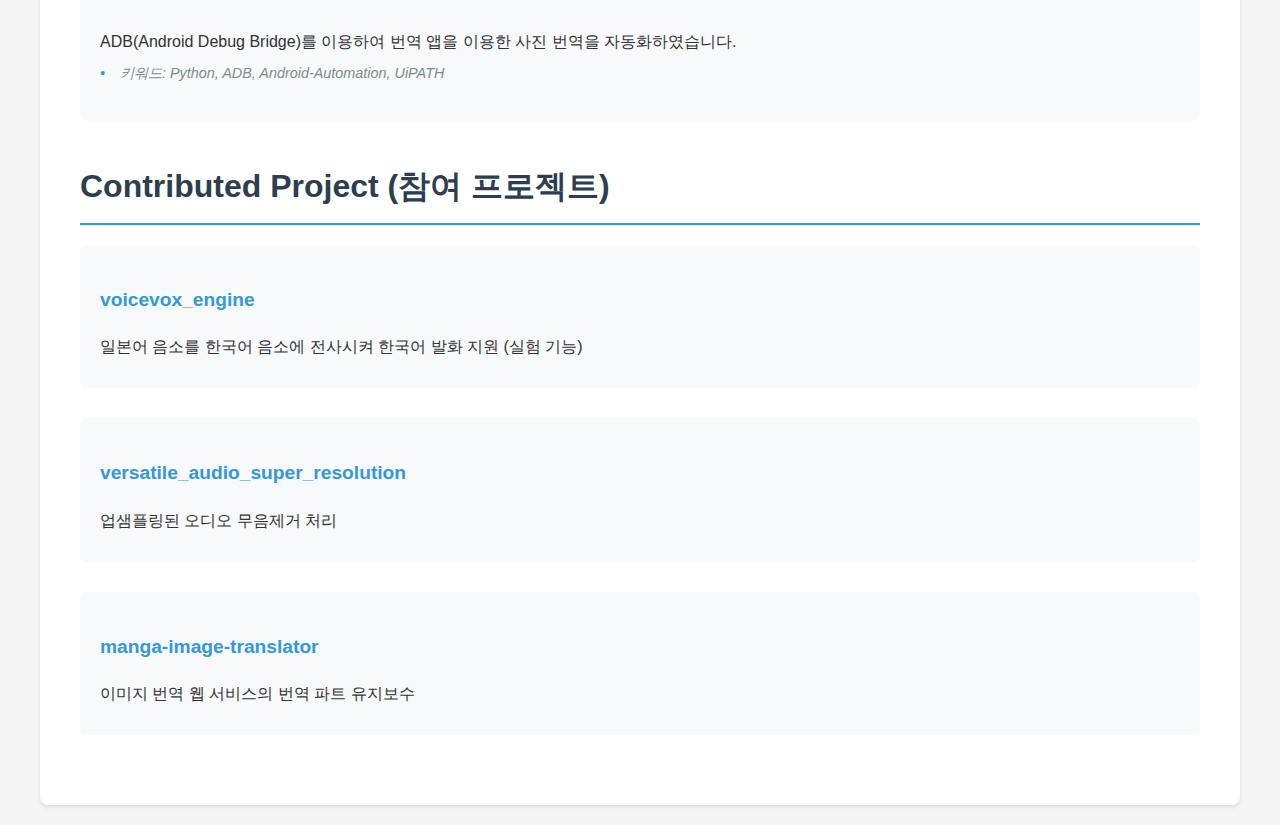
==== commit 76f1fce7: "edit" ====
--- a/ko.html
+++ b/ko.html
@@ -28,7 +28,7 @@
                 
                 <h2>교육</h2>
                 <ul>
-                    <li><a href="http://cs.hanyang.ac.kr/">한양대학교 공과대학 컴퓨터소프트웨어학부</a> 2학년 1학기 휴학</li>
+                    <li><a href="http://cs.hanyang.ac.kr/">한양대학교 공과대학 컴퓨터소프트웨어학부</a> 휴학</li>
                 </ul>
 
                 <h2>연락처</h2>
@@ -230,7 +230,7 @@
     
     <div class="project-section">
         <h3><a href="https://github.com/kdrkdrkdr/ko2kana">ko2kana</a></h3>
-        <p>한국어 발음을 가타카나로 변환하는 프로젝트입니다.<br>g2pk3에서 파생된 프로젝트입니다.</p>
+        <p>한국어, 영어 발음을 가타카나로 변환하는 프로젝트입니다.<br>g2pk3에서 파생된 프로젝트입니다.</p>
         <p>PyPI: <a href="https://pypi.org/project/ko2kana/">ko2kana</a></p>
         <ul>
             <li class="keywords">키워드: Python, Phoneme-Conversion, Grapheme-to-Phoneme(G2P)</li>
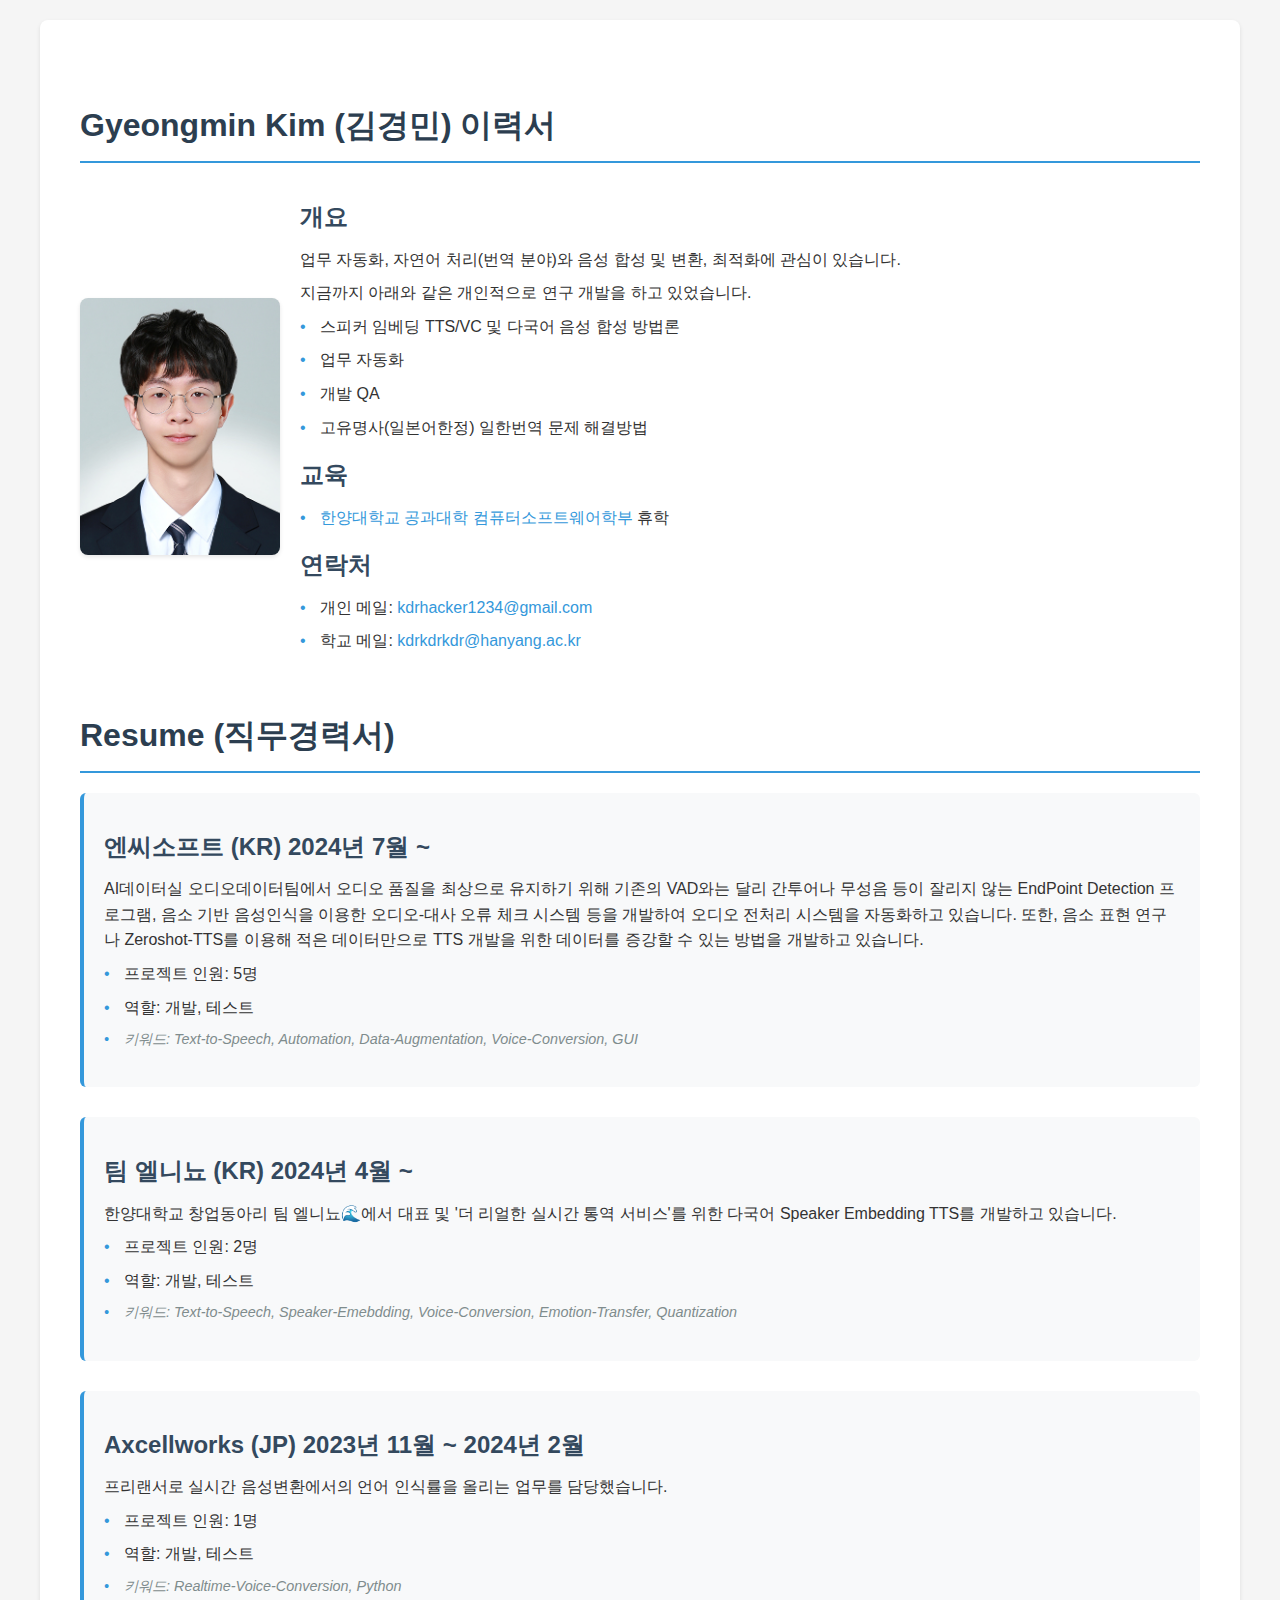
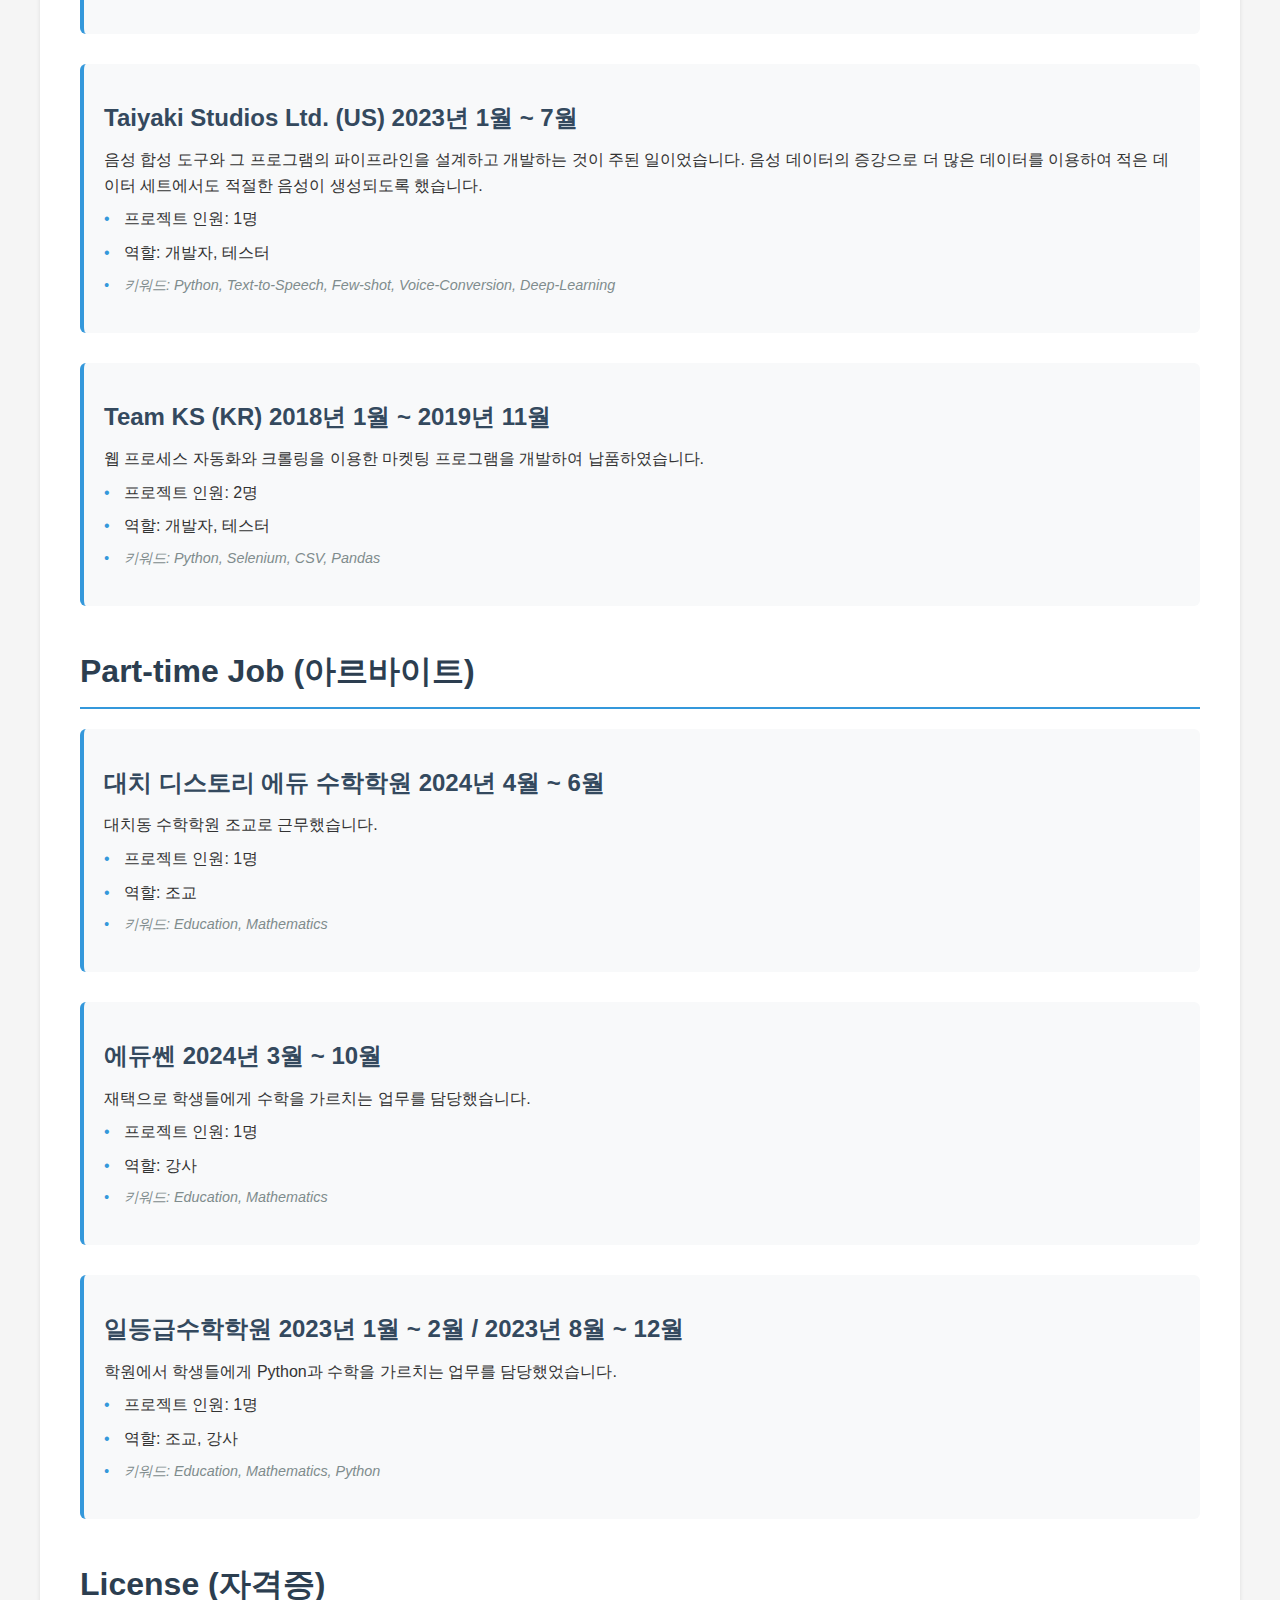
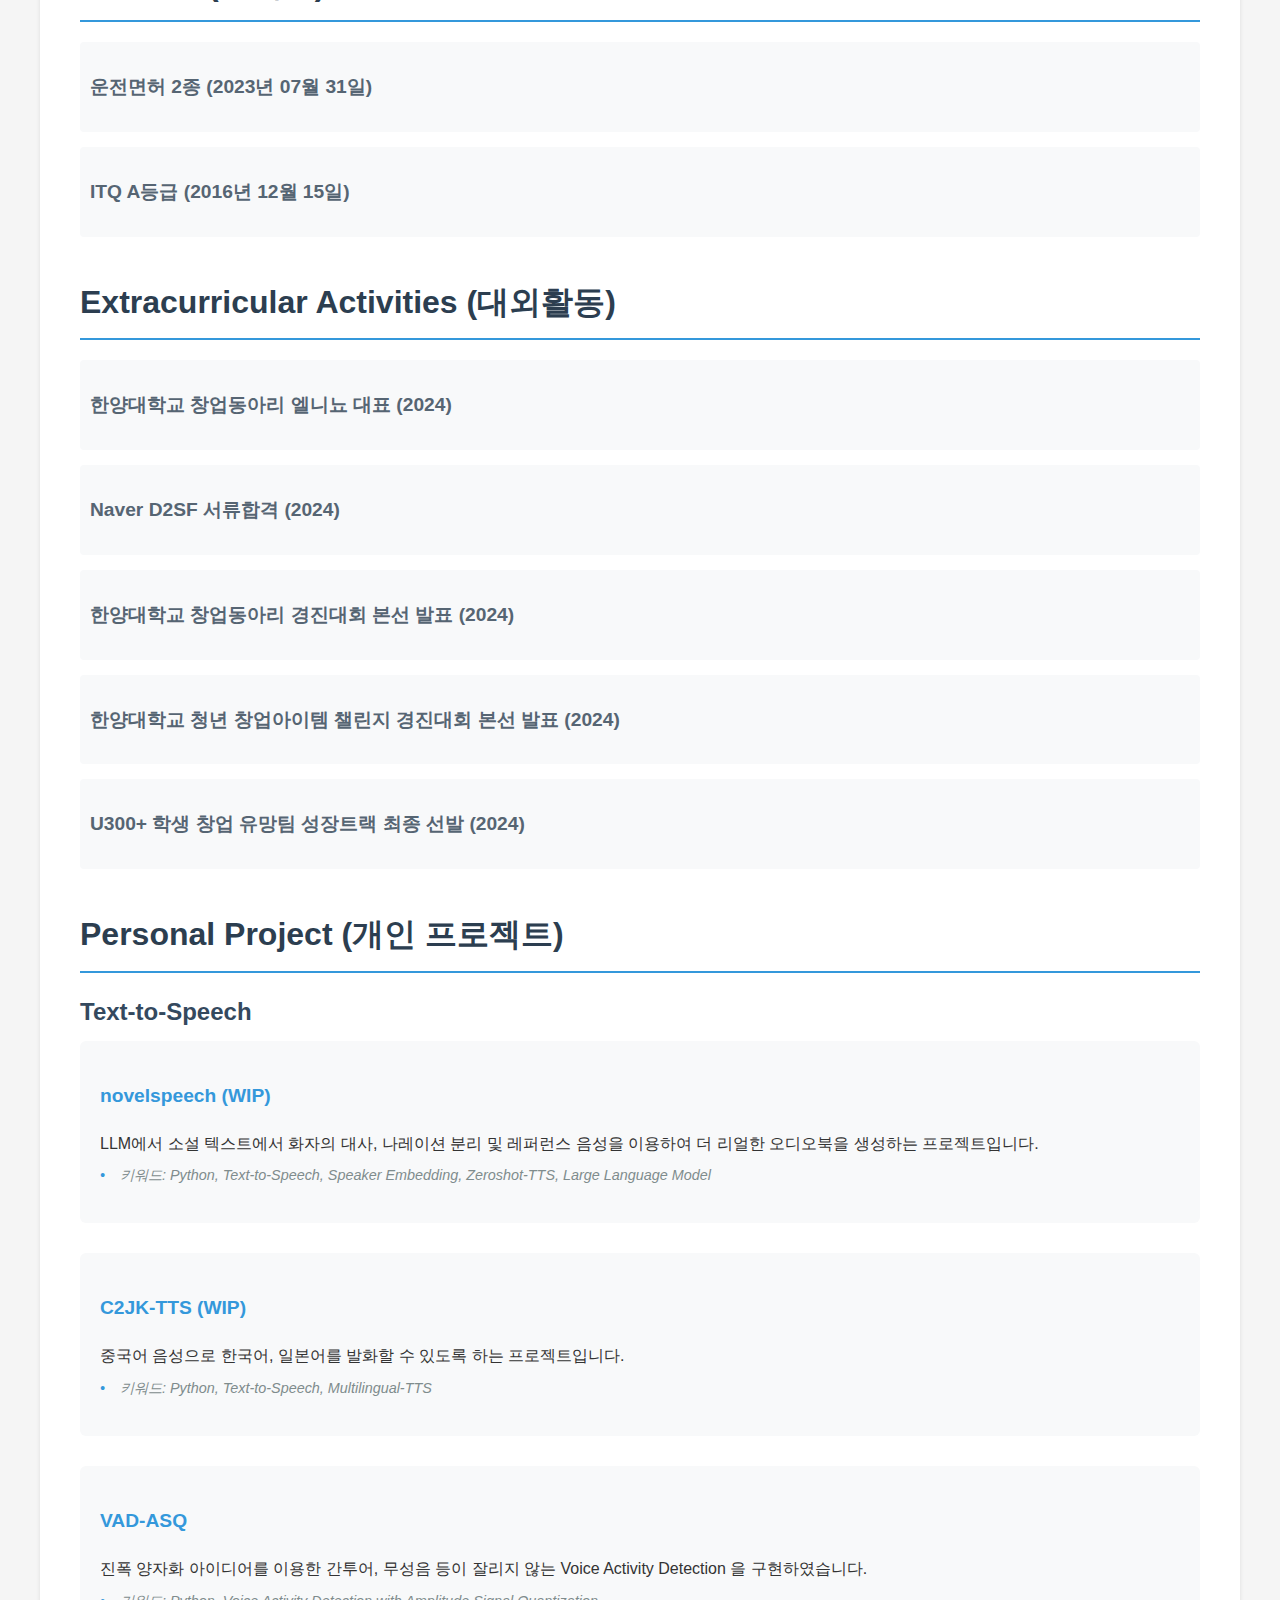
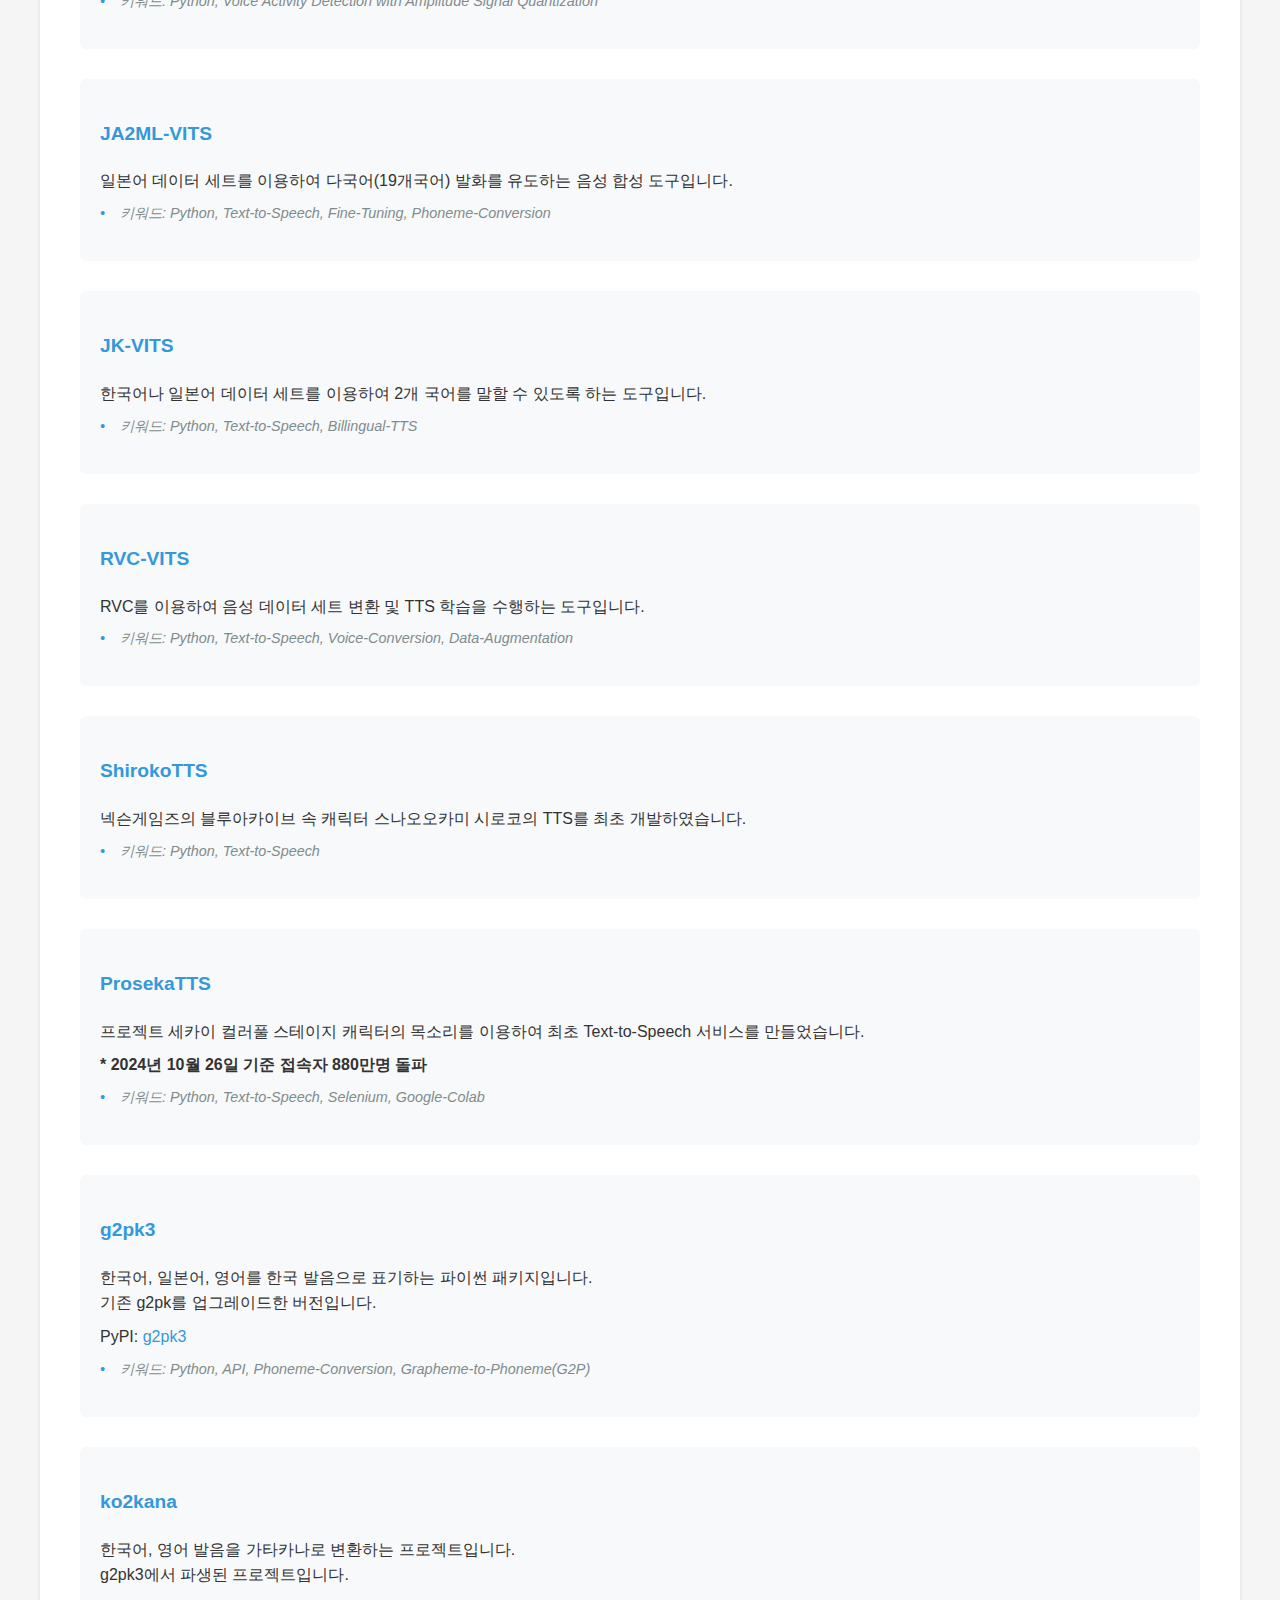
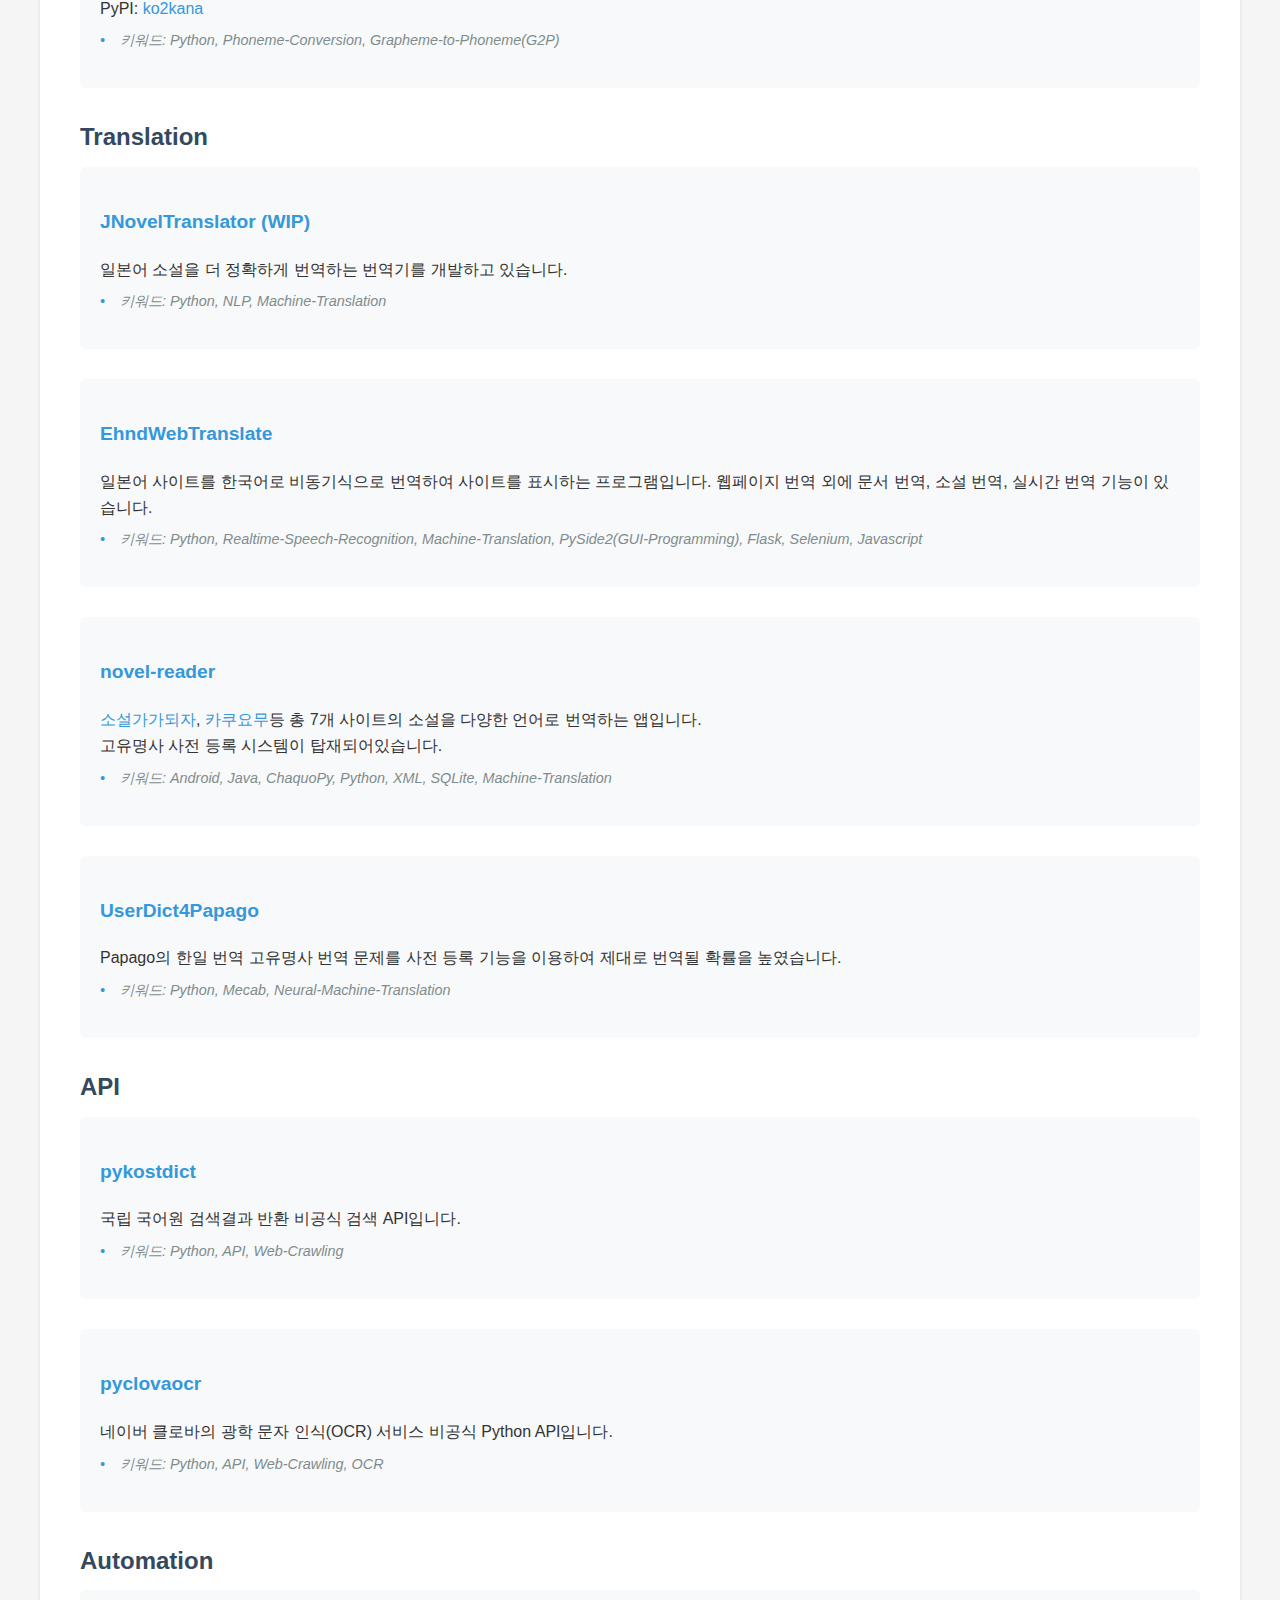
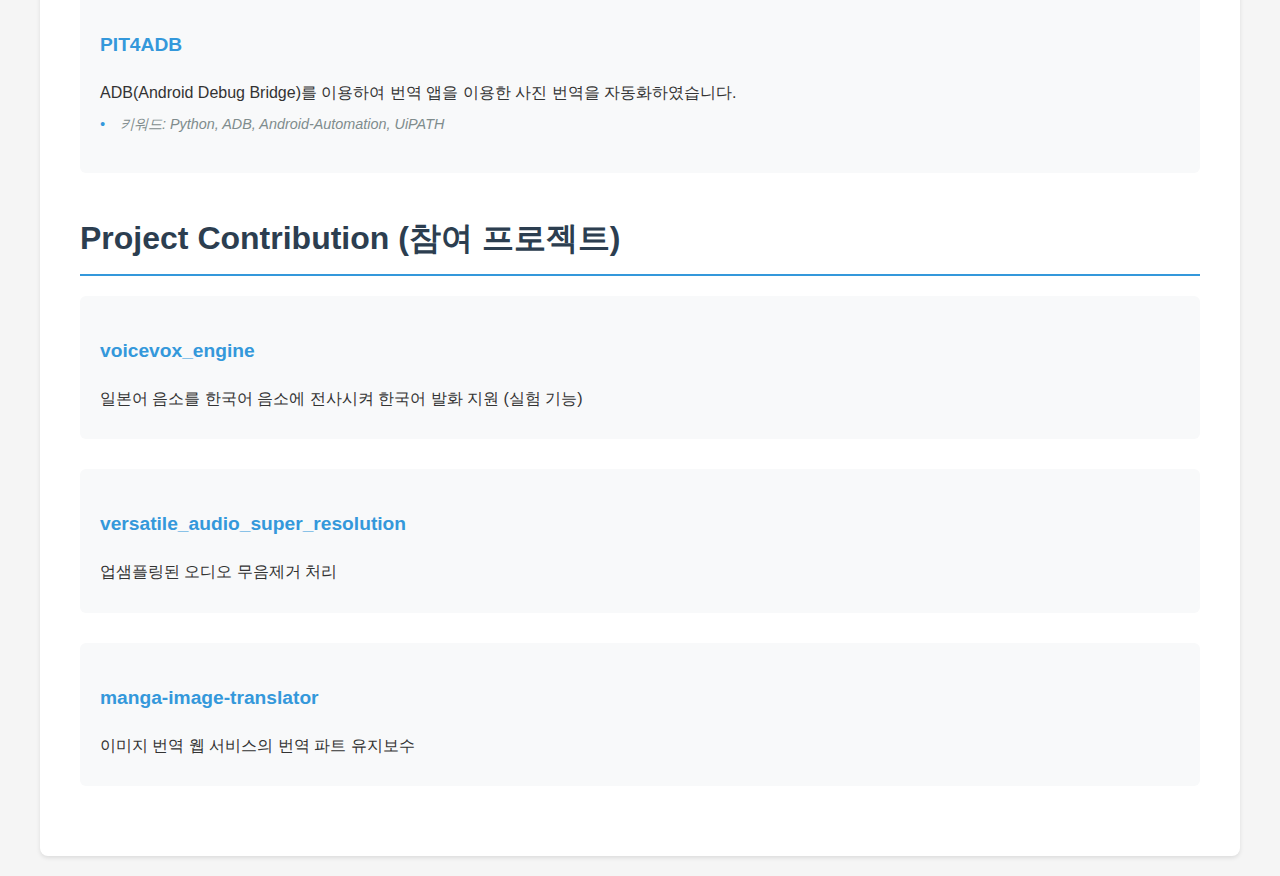
==== commit 3b576cd5: "edit" ====
--- a/ko.html
+++ b/ko.html
@@ -16,14 +16,13 @@
             </td>
             <td>
                 <h2>개요</h2>
-                <p>업무 자동화, 자연어 처리(번역 분야)와 음성 합성 및 변환, 최적화에 관심이 있는 한국인입니다.</p>
+                <p>업무 자동화, 자연어 처리(번역 분야)와 음성 합성 및 변환, 최적화에 관심이 있습니다.</p>
                 <p>지금까지 아래와 같은 개인적으로 연구 개발을 하고 있었습니다.</p>
                 <ul>
                     <li>스피커 임베딩 TTS/VC 및 다국어 음성 합성 방법론</li>
-                    <li>다국어간 적절한 음소 변환 시스템</li>
                     <li>업무 자동화</li>
+                    <li>개발 QA</li>
                     <li>고유명사(일본어한정) 일한번역 문제 해결방법</li>
-                    <li>
                 </ul>
                 
                 <h2>교육</h2>
@@ -45,16 +44,19 @@
     <h1>Resume (직무경력서)</h1>
     <div class="job-section">
         <h2>엔씨소프트 (KR) 2024년 7월 ~ </h2>
-        <p>AI데이터실 오디오데이터팀에서 음성 데이터 처리 부분적 자동화/증강, 음성 합성 관련 연구를 하고 있습니다.</p>
-        <ul>
-            <li>프로젝트 인원: 1명</li>
+        <p>AI데이터실 오디오데이터팀에서 오디오 품질을 최상으로 유지하기 위해 기존의 VAD와는 달리 간투어나 무성음 등이 잘리지 않는 EndPoint Detection 프로그램, 
+        음소 기반 음성인식을 이용한 오디오-대사 오류 체크 시스템 등을 개발하여 오디오 전처리 시스템을 자동화하고 있습니다.
+        또한, 음소 표현 연구나 Zeroshot-TTS를 이용해 적은 데이터만으로 TTS 개발을 위한 데이터를 증강할 수 있는 방법을 개발하고 있습니다. 
+        </p>
+            <ul>
+            <li>프로젝트 인원: 5명</li>
             <li>역할: 개발, 테스트</li>
-            <li class="keywords">키워드: Text-to-Speech, Automation, Data-Augmentation, Voice-Conversion, Emotion-Transfer</li>
-        </ul>
-    </div>
-
-    <div class="job-section">
-        <h2>엘니뇨 (KR) 2024년 4월 ~ </h2>
+            <li class="keywords">키워드: Text-to-Speech, Automation, Data-Augmentation, Voice-Conversion, GUI</li>
+        </ul>
+    </div>
+
+    <div class="job-section">
+        <h2>팀 엘니뇨 (KR) 2024년 4월 ~ </h2>
         <p>한양대학교 창업동아리 팀 엘니뇨🌊에서 대표 및 '더 리얼한 실시간 통역 서비스'를 위한 다국어 Speaker Embedding TTS를 개발하고 있습니다.</p>
         <ul>
             <li>프로젝트 인원: 2명</li>
@@ -213,7 +215,7 @@
     <div class="project-section">
         <h3><a href="https://huggingface.co/spaces/kdrkdrkdr/ProsekaTTS">ProsekaTTS</a></h3>
         <p>프로젝트 세카이 컬러풀 스테이지 캐릭터의 목소리를 이용하여 최초 Text-to-Speech 서비스를 만들었습니다.</p>
-        <p>2024년 10월 26일 기준 접속자 880만명 돌파</p>
+        <p><span>* 2024년 10월 26일 기준 접속자 880만명 돌파</span></p>
         <ul>
             <li class="keywords">키워드: Python, Text-to-Speech, Selenium, Google-Colab</li>
         </ul>
@@ -296,7 +298,7 @@
         </ul>
     </div>
 
-    <h1>Contributed Project (참여 프로젝트)</h1>
+    <h1>Project Contribution (참여 프로젝트)</h1>
     <div class="project-section">
         <h3><a href="https://github.com/VOICEVOX/voicevox_engine">voicevox_engine</a></h3>
         <p>일본어 음소를 한국어 음소에 전사시켜 한국어 발화 지원 (실험 기능)</p>
--- a/style.css
+++ b/style.css
@@ -134,6 +134,10 @@
   border-radius: 4px;
 }
 
+p span {
+  font-weight: bold;
+}
+
 @media (max-width: 768px) {
   .header-table td {
       display: block;
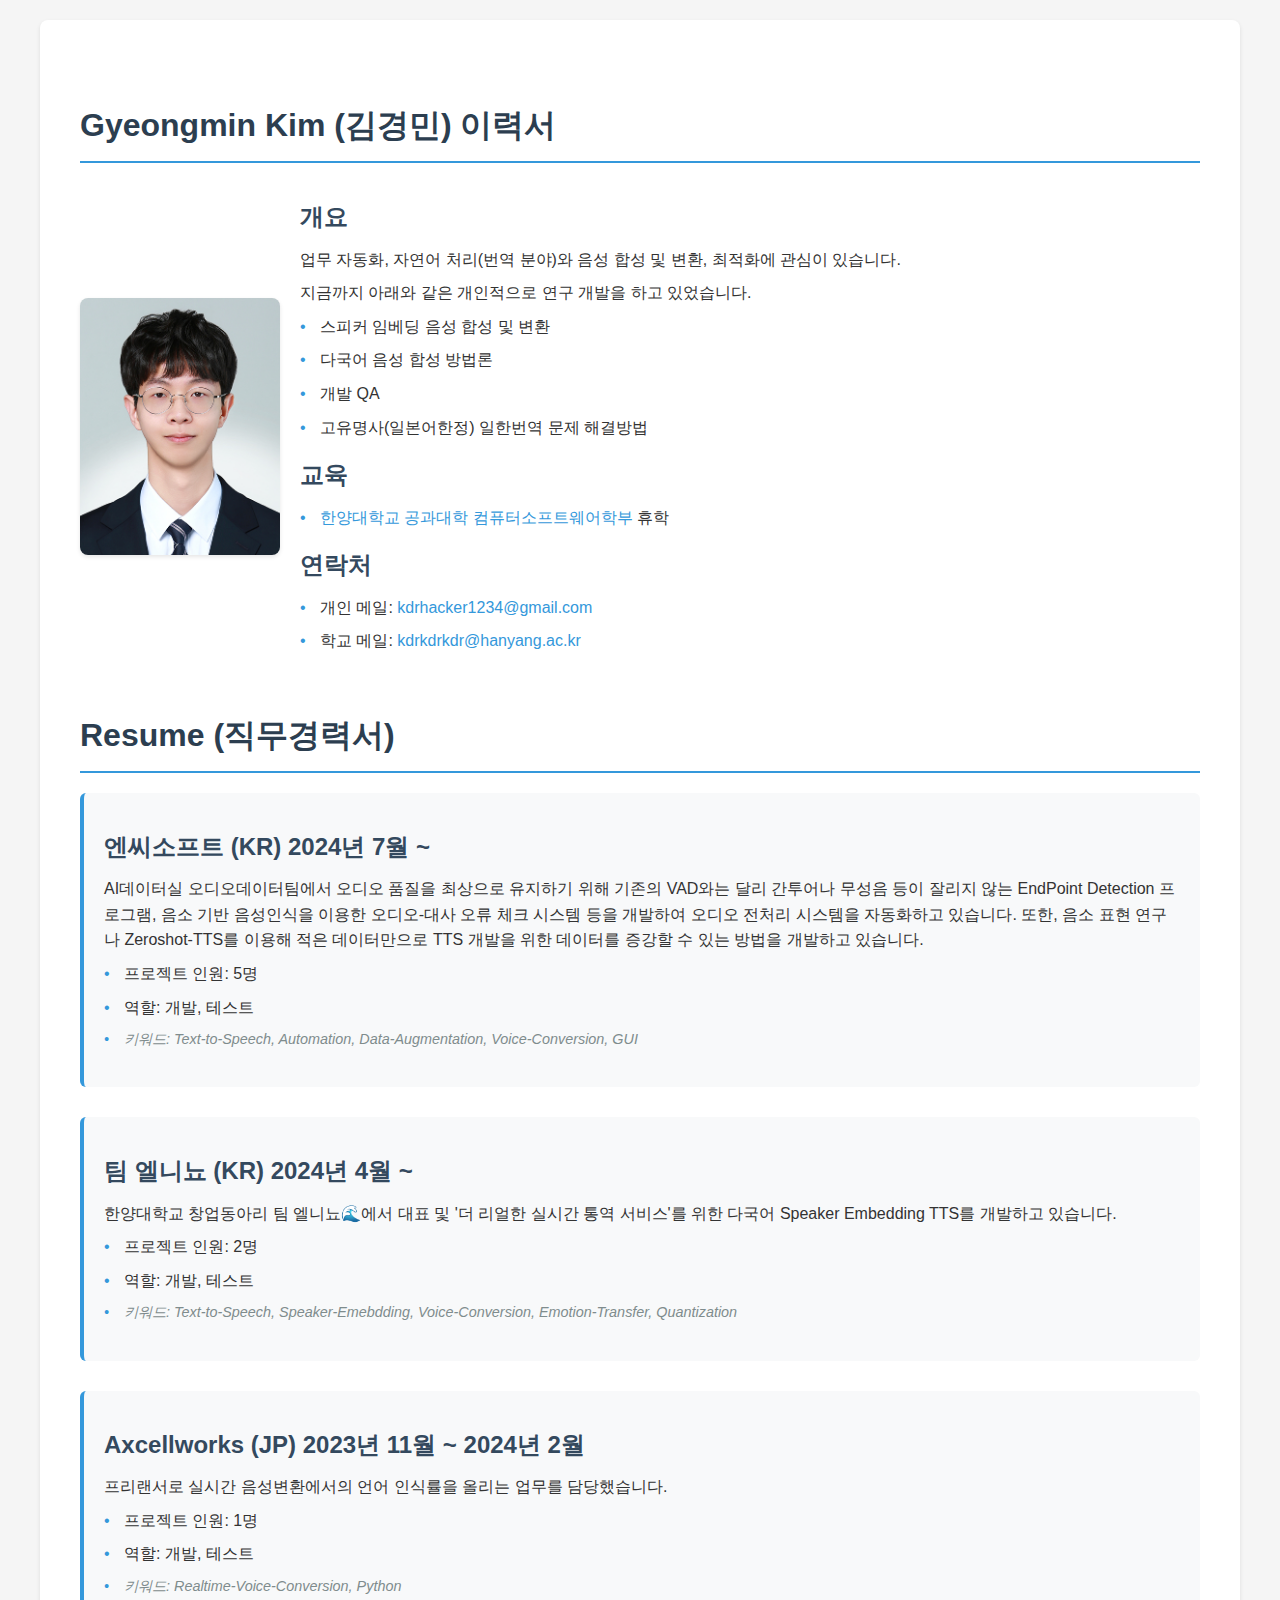
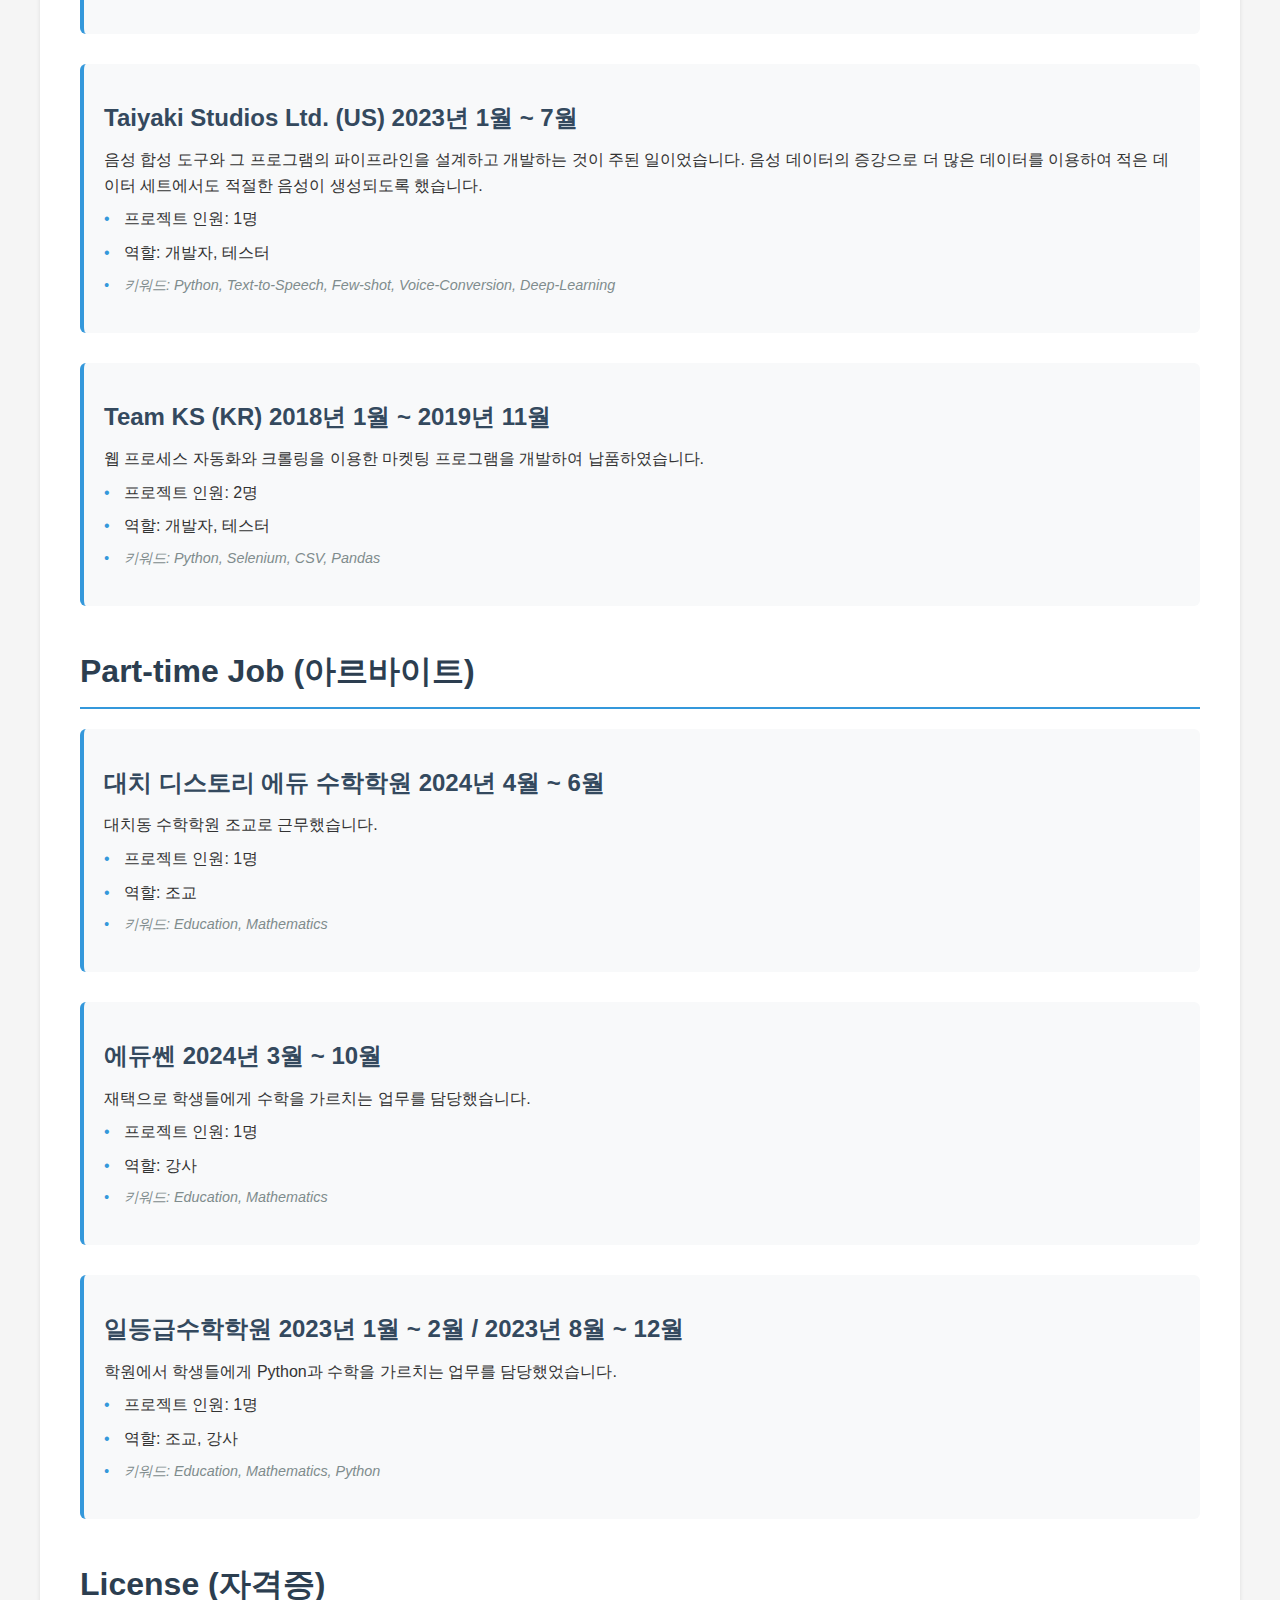
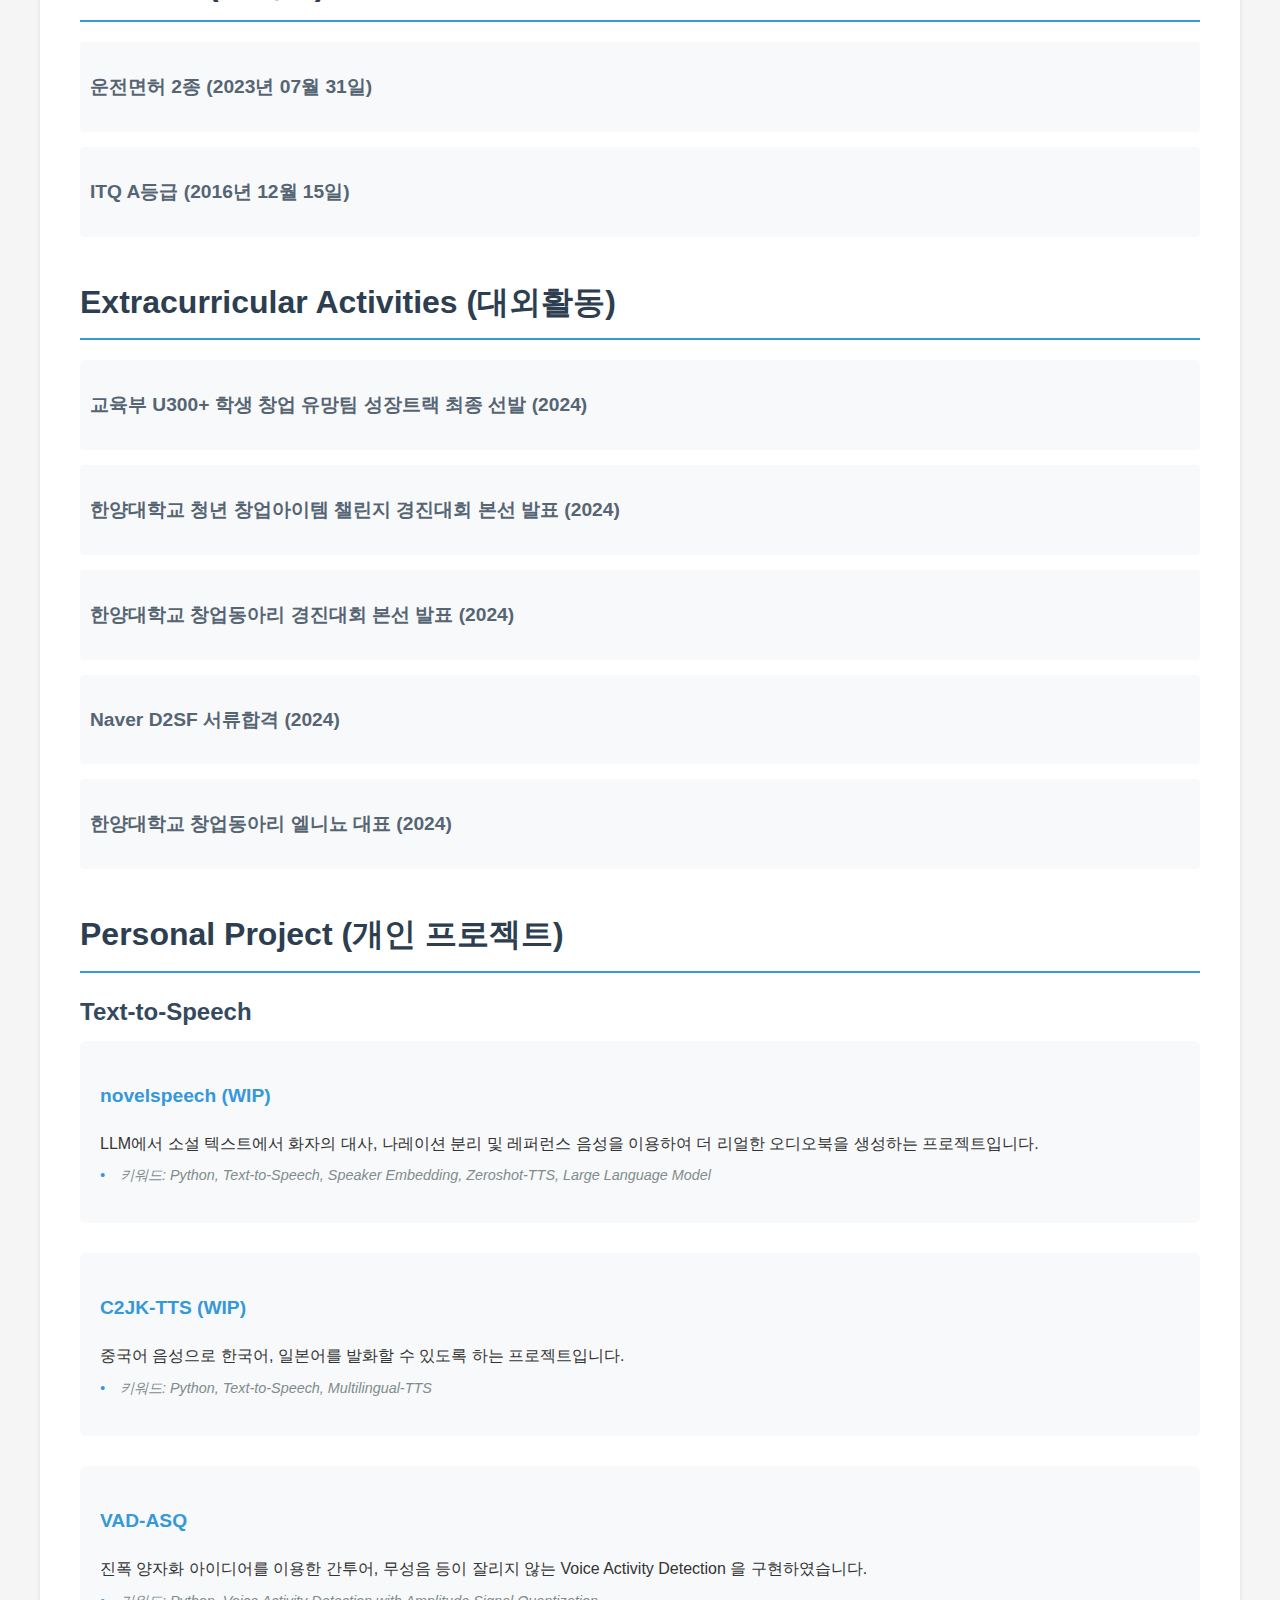
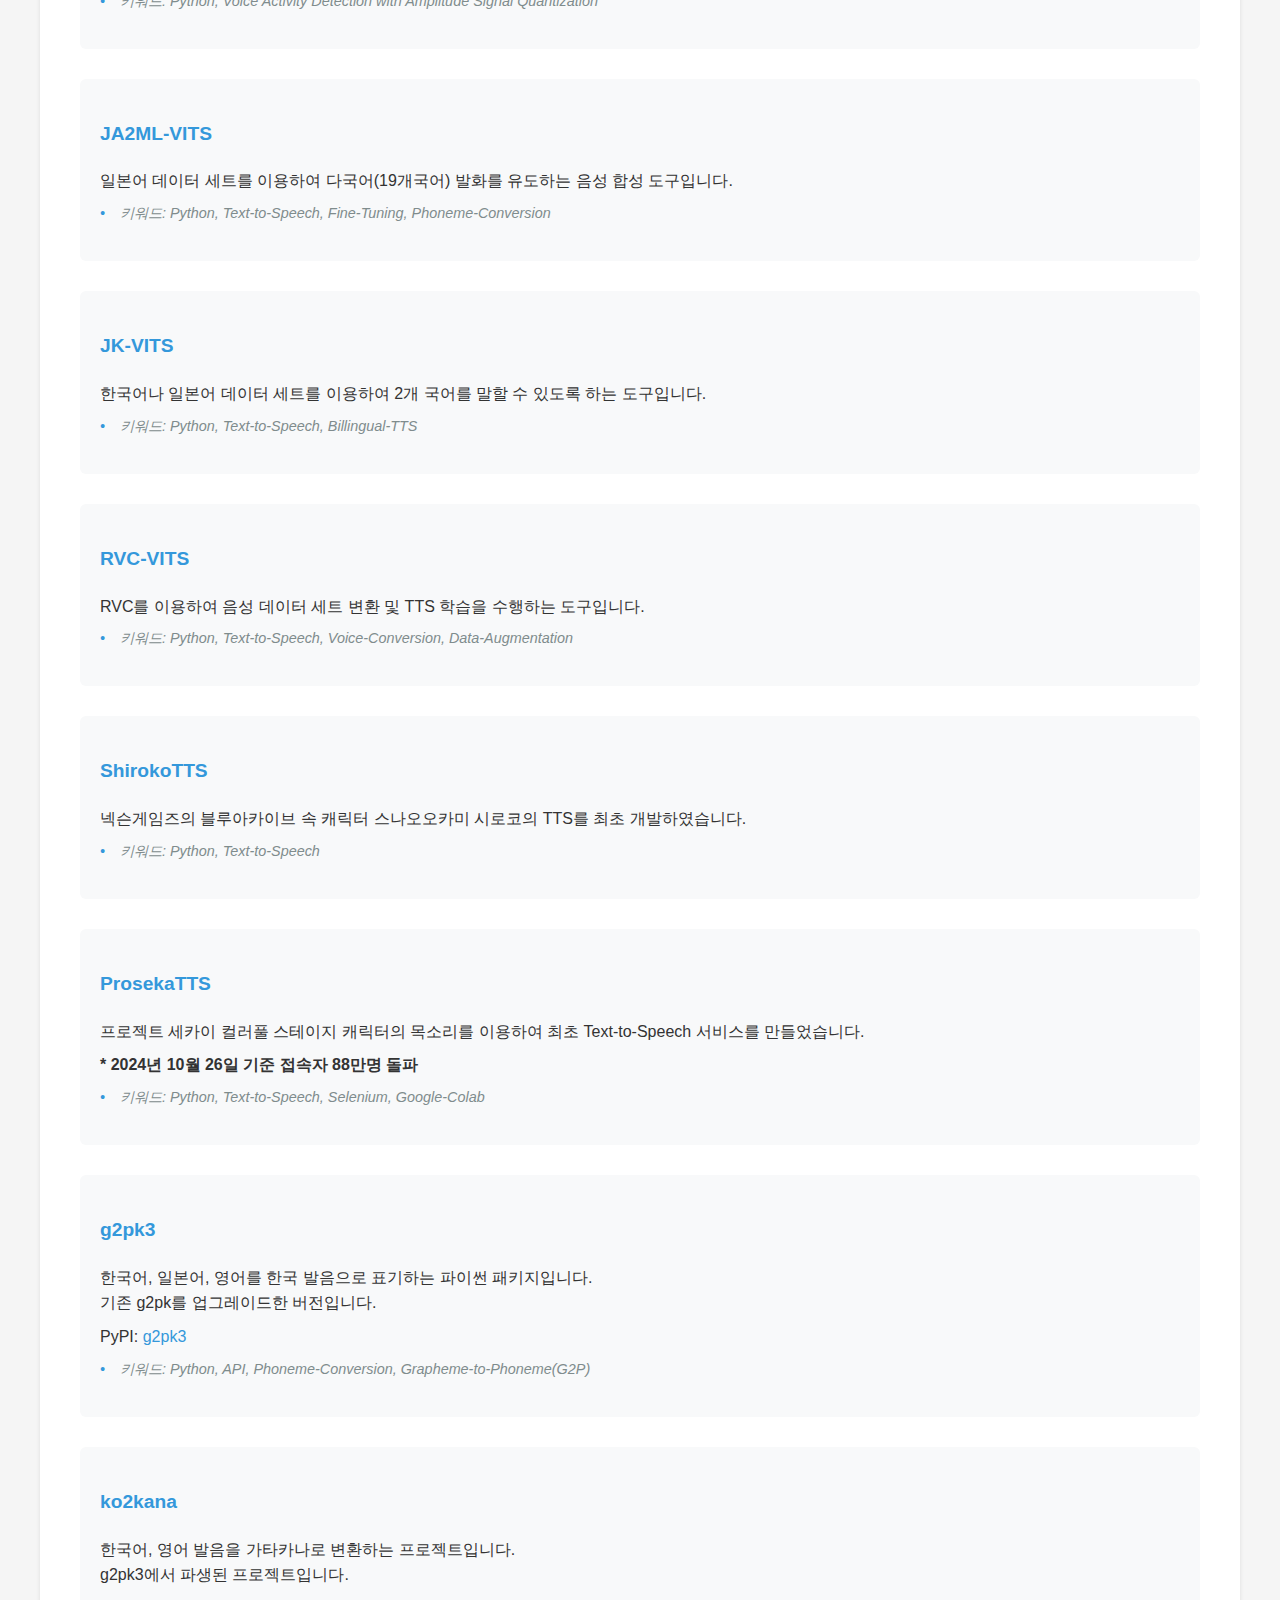
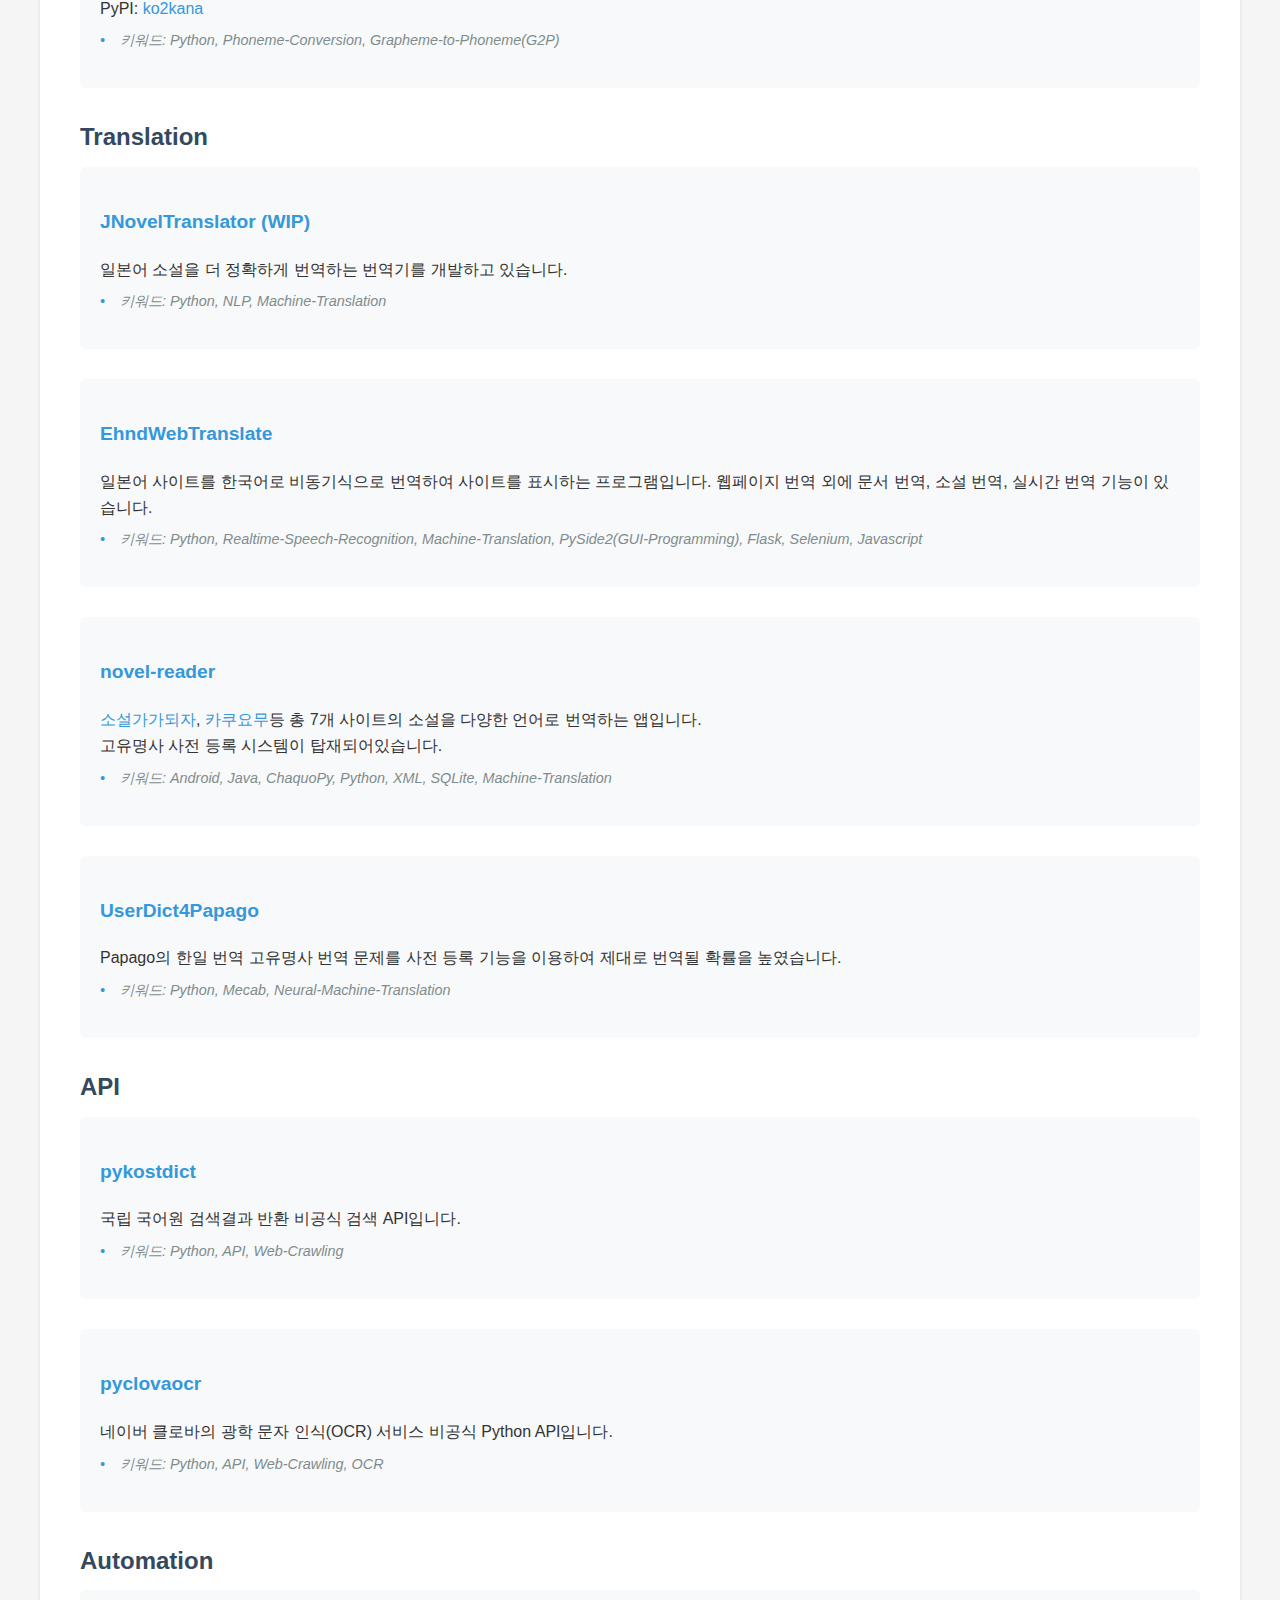
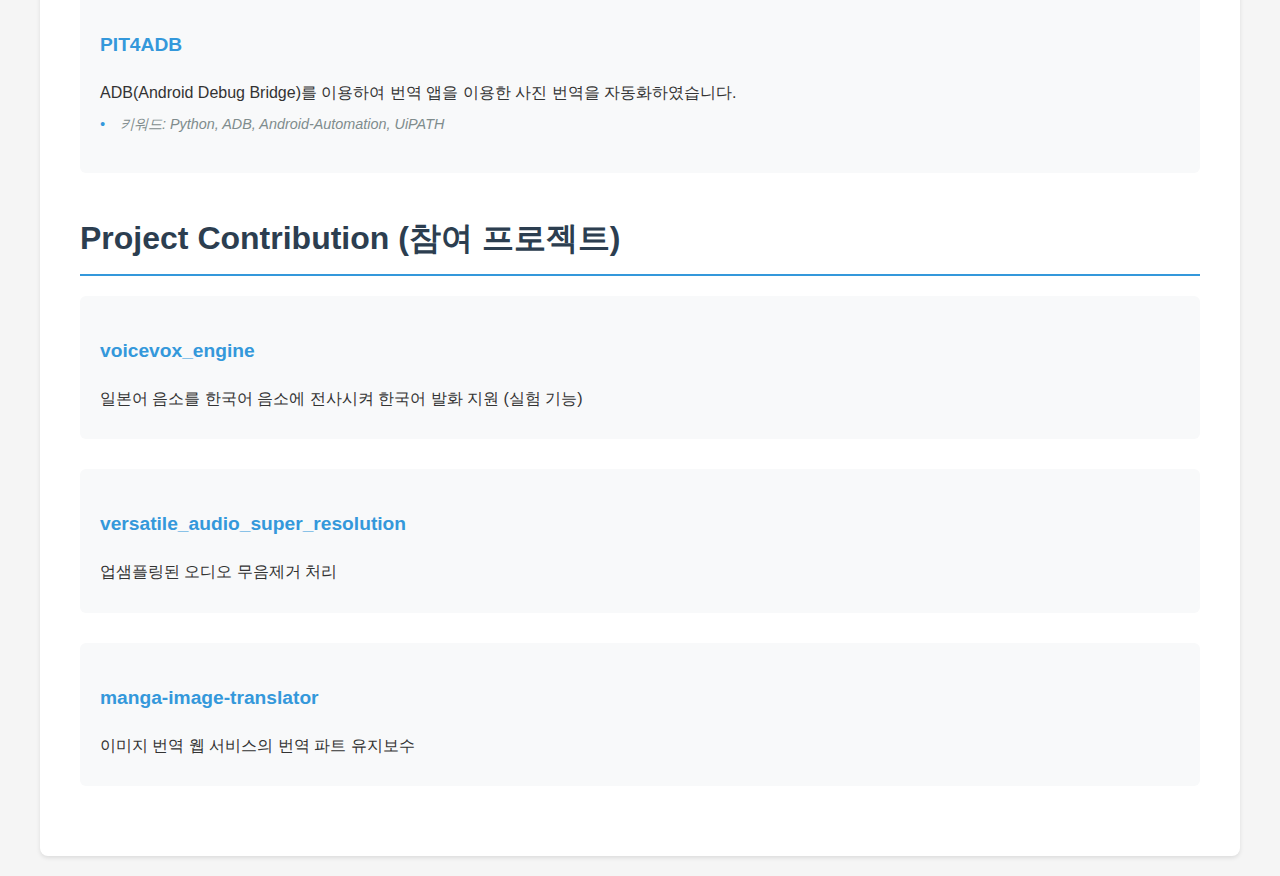
==== commit a59566da: "edit" ====
--- a/ko.html
+++ b/ko.html
@@ -19,8 +19,8 @@
                 <p>업무 자동화, 자연어 처리(번역 분야)와 음성 합성 및 변환, 최적화에 관심이 있습니다.</p>
                 <p>지금까지 아래와 같은 개인적으로 연구 개발을 하고 있었습니다.</p>
                 <ul>
-                    <li>스피커 임베딩 TTS/VC 및 다국어 음성 합성 방법론</li>
-                    <li>업무 자동화</li>
+                    <li>스피커 임베딩 음성 합성 및 변환</li>
+                    <li>다국어 음성 합성 방법론</li>
                     <li>개발 QA</li>
                     <li>고유명사(일본어한정) 일한번역 문제 해결방법</li>
                 </ul>
@@ -137,19 +137,19 @@
 
     <h1>Extracurricular Activities (대외활동)</h1>
     <div class="extracurricular-item">
+        <h3>교육부 U300+ 학생 창업 유망팀 성장트랙 최종 선발 (2024)</h3>
+    </div>
+    <div class="extracurricular-item">
+        <h3>한양대학교 청년 창업아이템 챌린지 경진대회 본선 발표 (2024)</h3>
+    </div>
+    <div class="extracurricular-item">
+        <h3>한양대학교 창업동아리 경진대회 본선 발표 (2024)</h3>
+    </div>
+    <div class="extracurricular-item">
+        <h3>Naver D2SF 서류합격 (2024)</h3>
+    </div>
+    <div class="extracurricular-item">
         <h3>한양대학교 창업동아리 엘니뇨 대표 (2024)</h3>
-    </div>
-    <div class="extracurricular-item">
-        <h3>Naver D2SF 서류합격 (2024)</h3>
-    </div>
-    <div class="extracurricular-item">
-        <h3>한양대학교 창업동아리 경진대회 본선 발표 (2024)</h3>
-    </div>
-    <div class="extracurricular-item">
-        <h3>한양대학교 청년 창업아이템 챌린지 경진대회 본선 발표 (2024)</h3>
-    </div>
-    <div class="extracurricular-item">
-        <h3>U300+ 학생 창업 유망팀 성장트랙 최종 선발 (2024)</h3>
     </div>
 
     <h1>Personal Project (개인 프로젝트)</h1>
@@ -215,7 +215,7 @@
     <div class="project-section">
         <h3><a href="https://huggingface.co/spaces/kdrkdrkdr/ProsekaTTS">ProsekaTTS</a></h3>
         <p>프로젝트 세카이 컬러풀 스테이지 캐릭터의 목소리를 이용하여 최초 Text-to-Speech 서비스를 만들었습니다.</p>
-        <p><span>* 2024년 10월 26일 기준 접속자 880만명 돌파</span></p>
+        <p><span>* 2024년 10월 26일 기준 접속자 88만명 돌파</span></p>
         <ul>
             <li class="keywords">키워드: Python, Text-to-Speech, Selenium, Google-Colab</li>
         </ul>
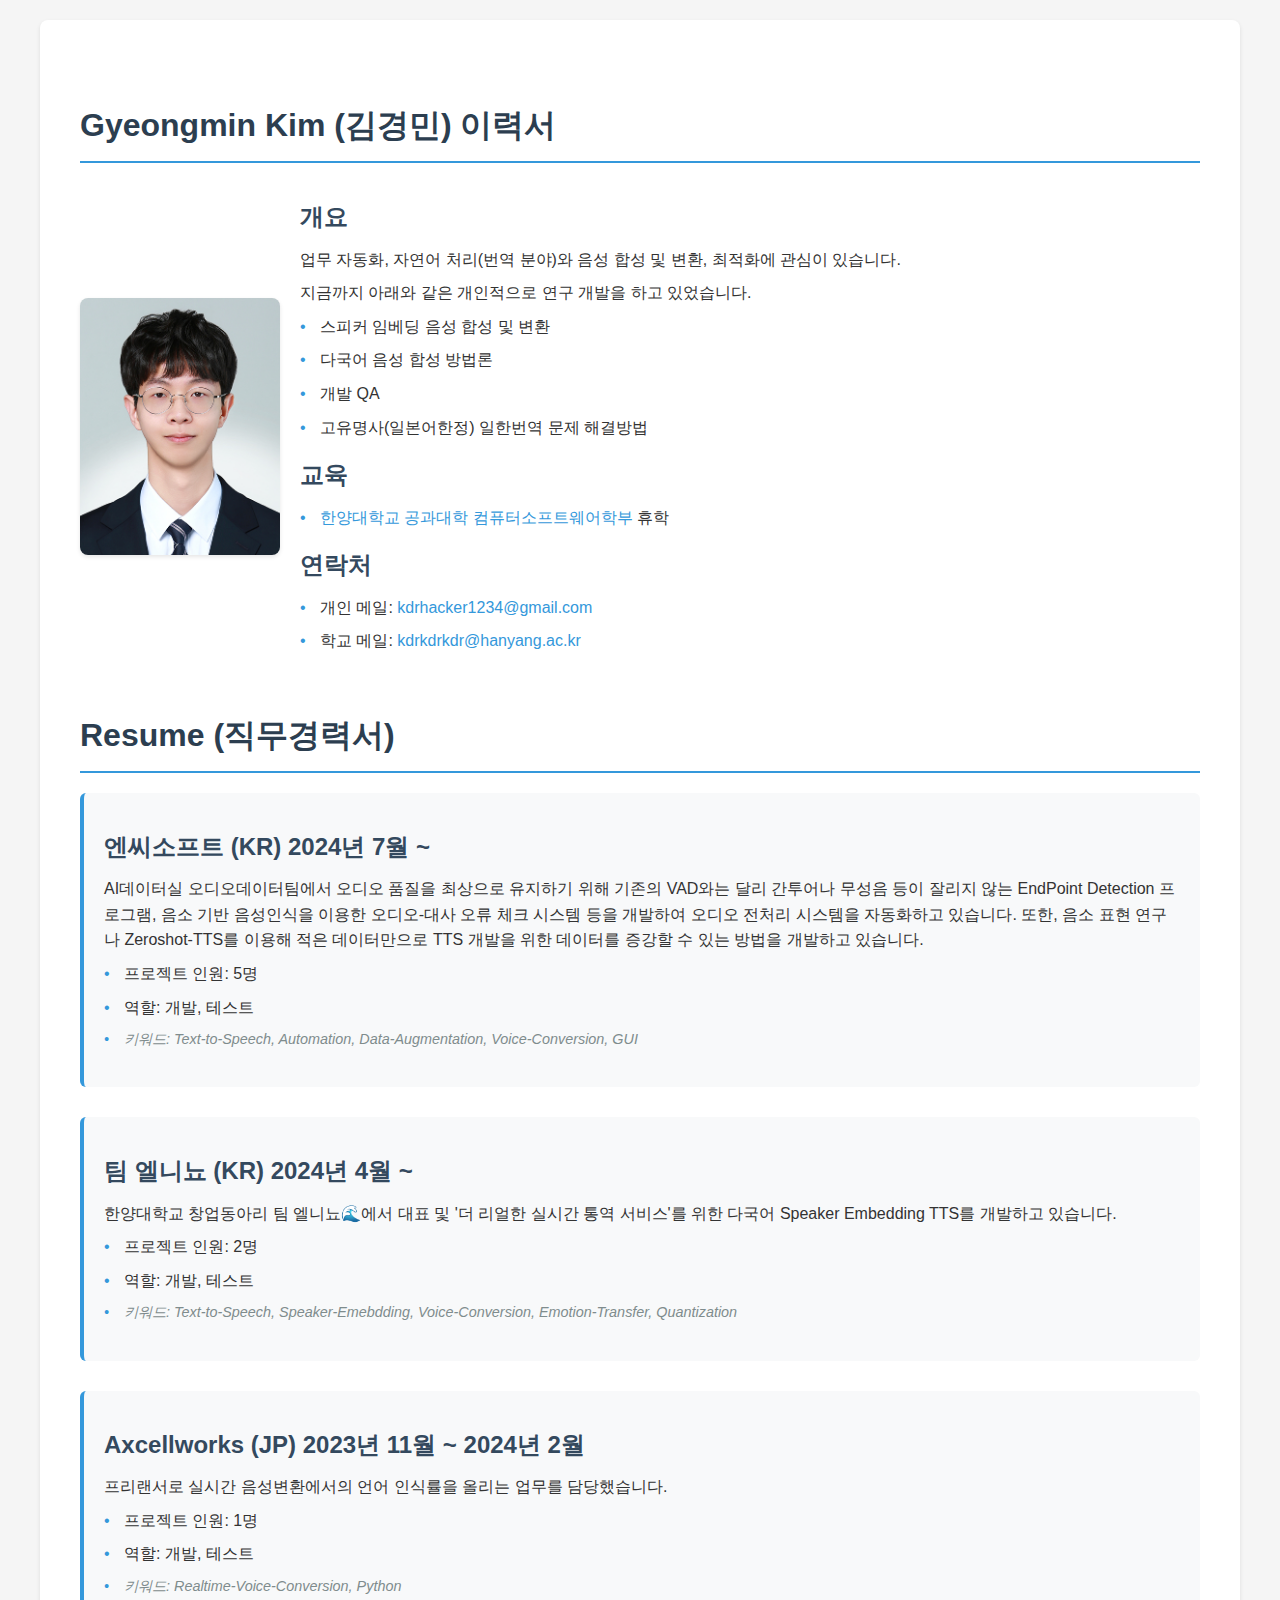
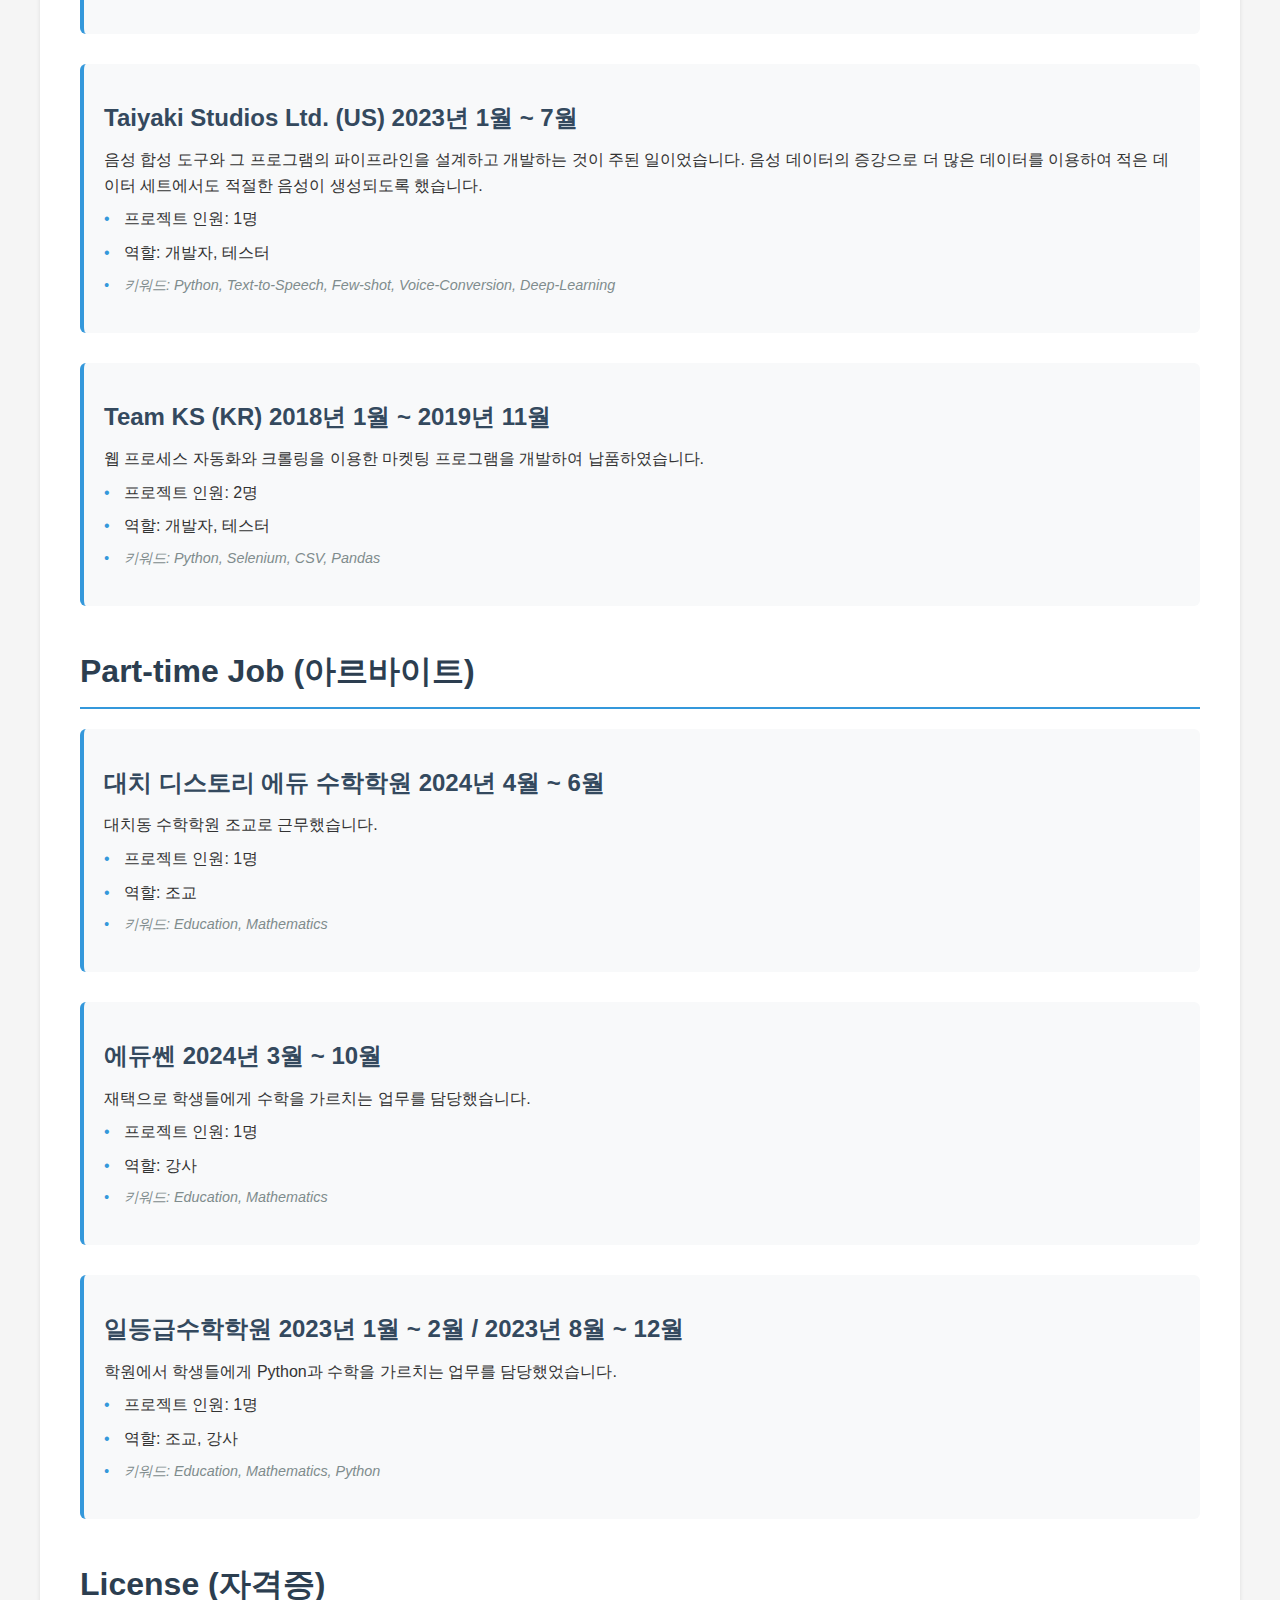
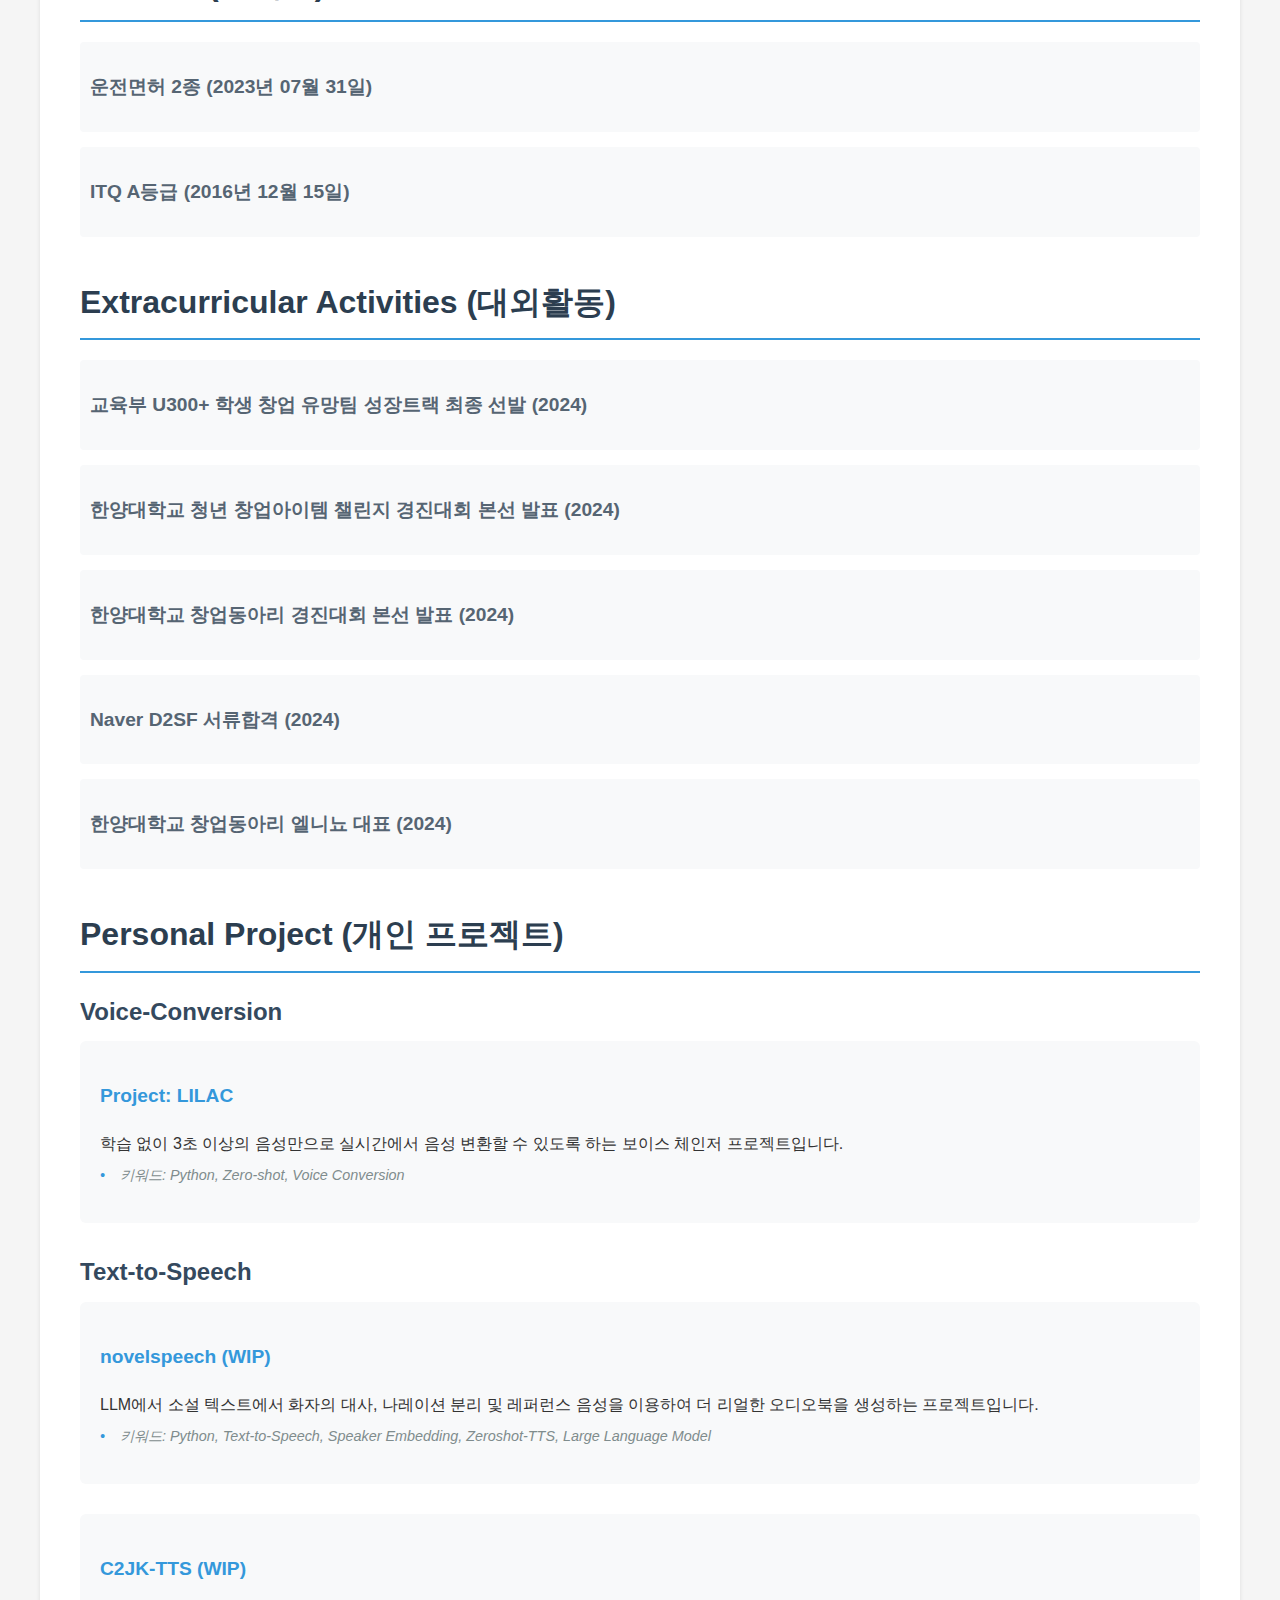
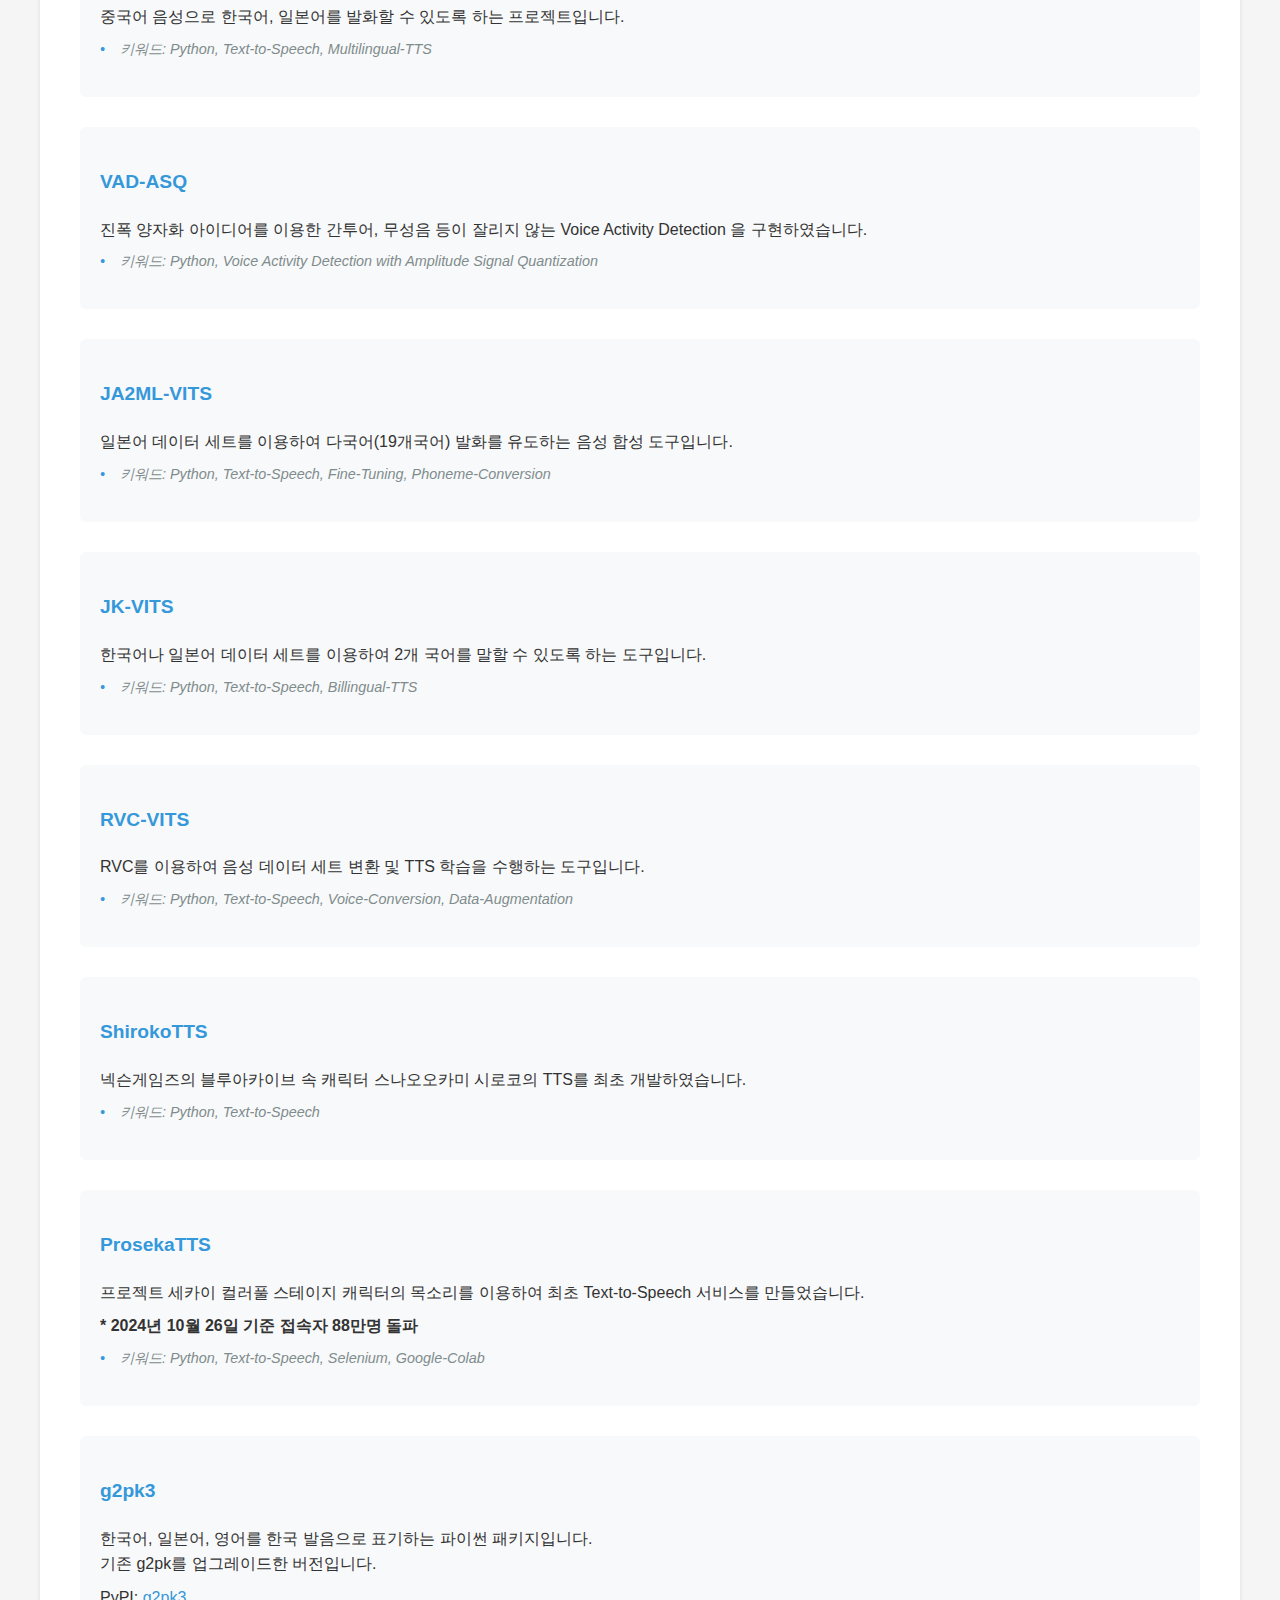
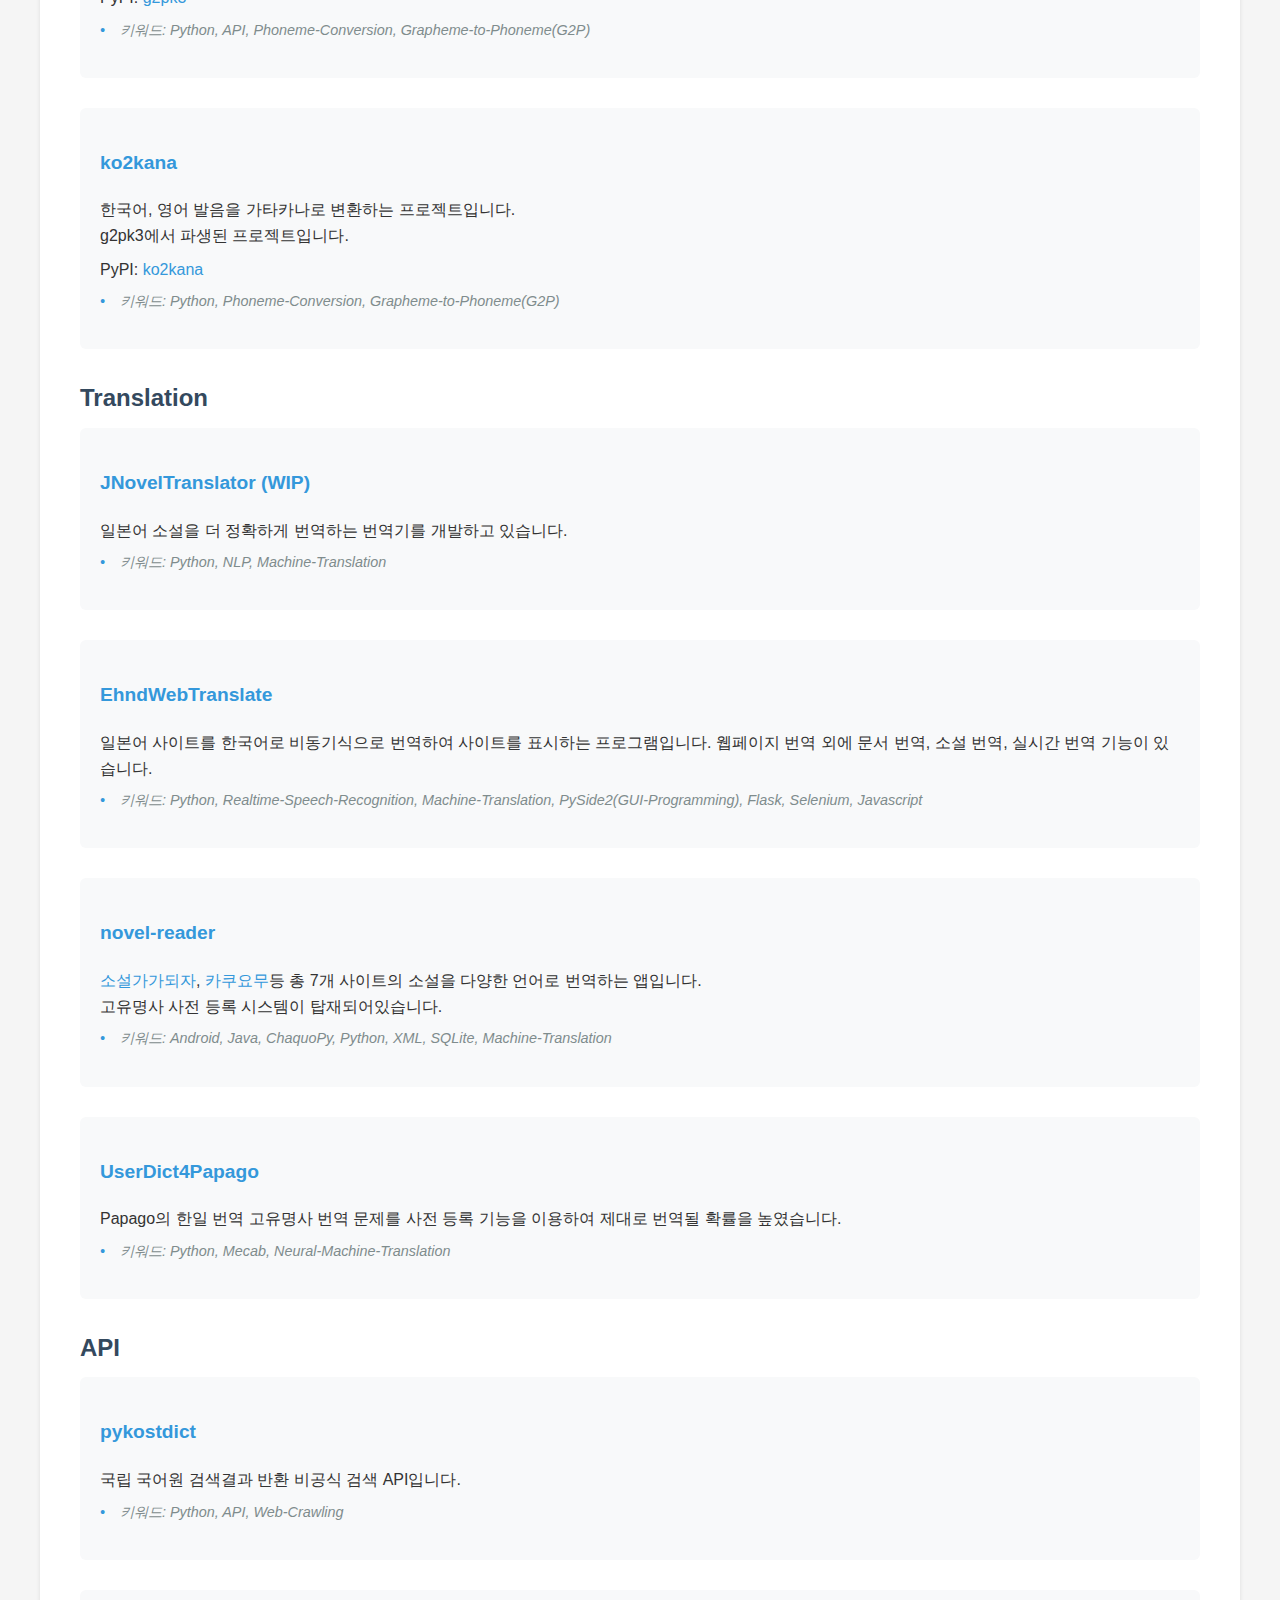
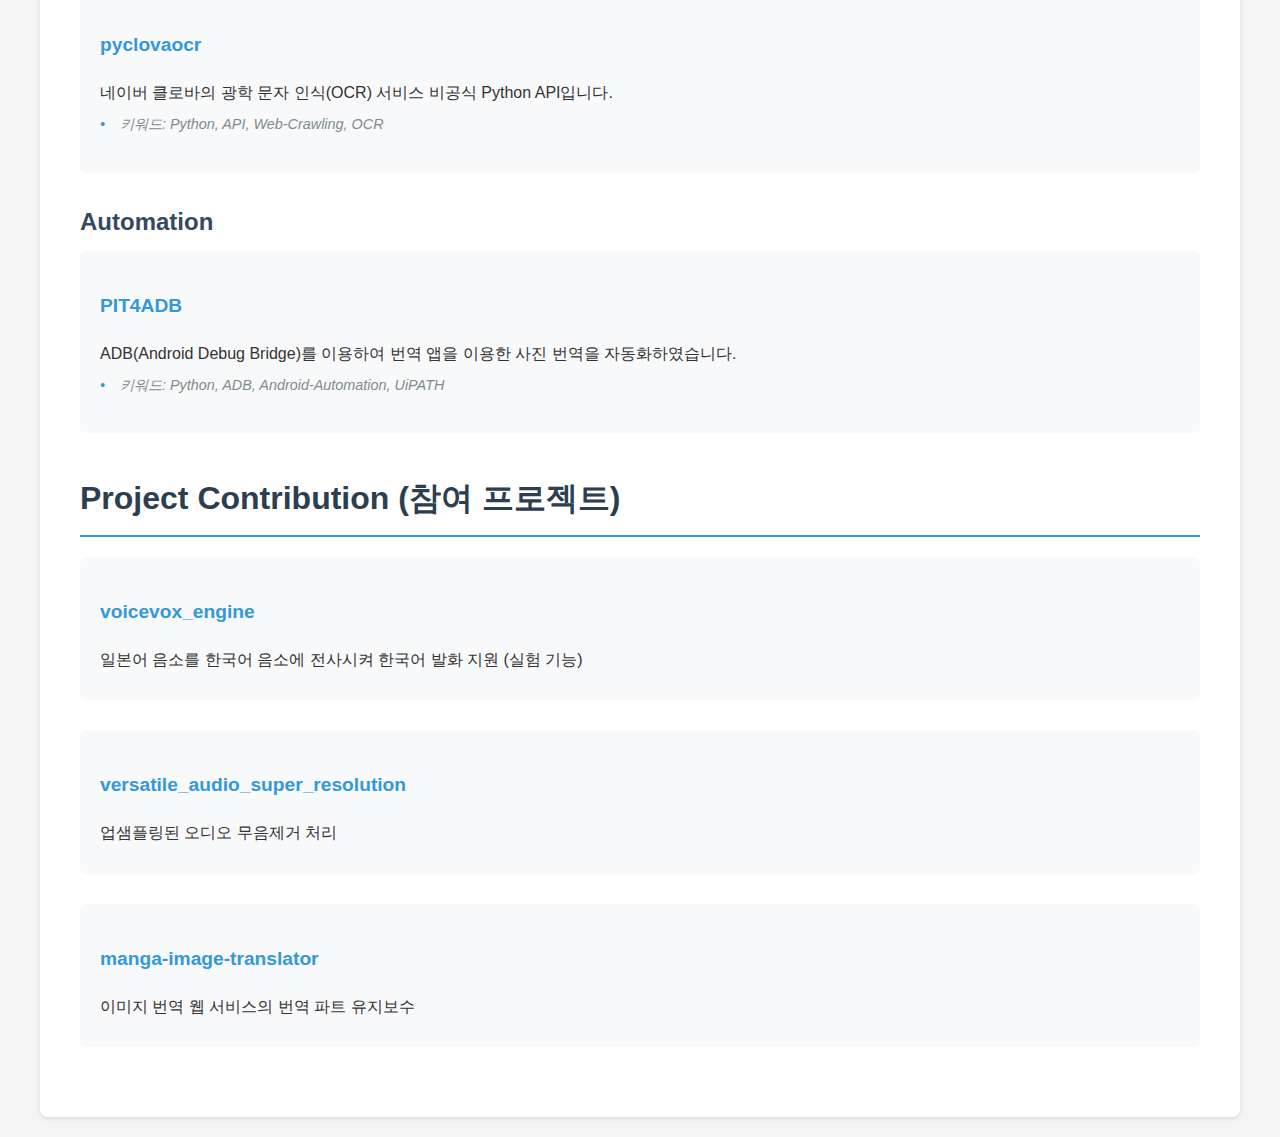
==== commit e1482dde: "Update ko.html" ====
--- a/ko.html
+++ b/ko.html
@@ -153,6 +153,15 @@
     </div>
 
     <h1>Personal Project (개인 프로젝트)</h1>
+    <h2>Voice-Conversion</h2>
+    <div class="project-section">
+        <h3><a href="https://github.com/kdrkdrkdr/lilac">Project: LILAC</a></h3>
+        <p>학습 없이 3초 이상의 음성만으로 실시간에서 음성 변환할 수 있도록 하는 보이스 체인저 프로젝트입니다.</p>
+        <ul>
+            <li class="keywords">키워드: Python, Zero-shot, Voice Conversion</li>
+        </ul>
+    </div>
+    
     <h2>Text-to-Speech</h2>
     <div class="project-section">
         <h3><a href="">novelspeech (WIP)</a></h3>
@@ -315,4 +324,4 @@
     </div>
 </div>
 </body>
-</html>+</html>
